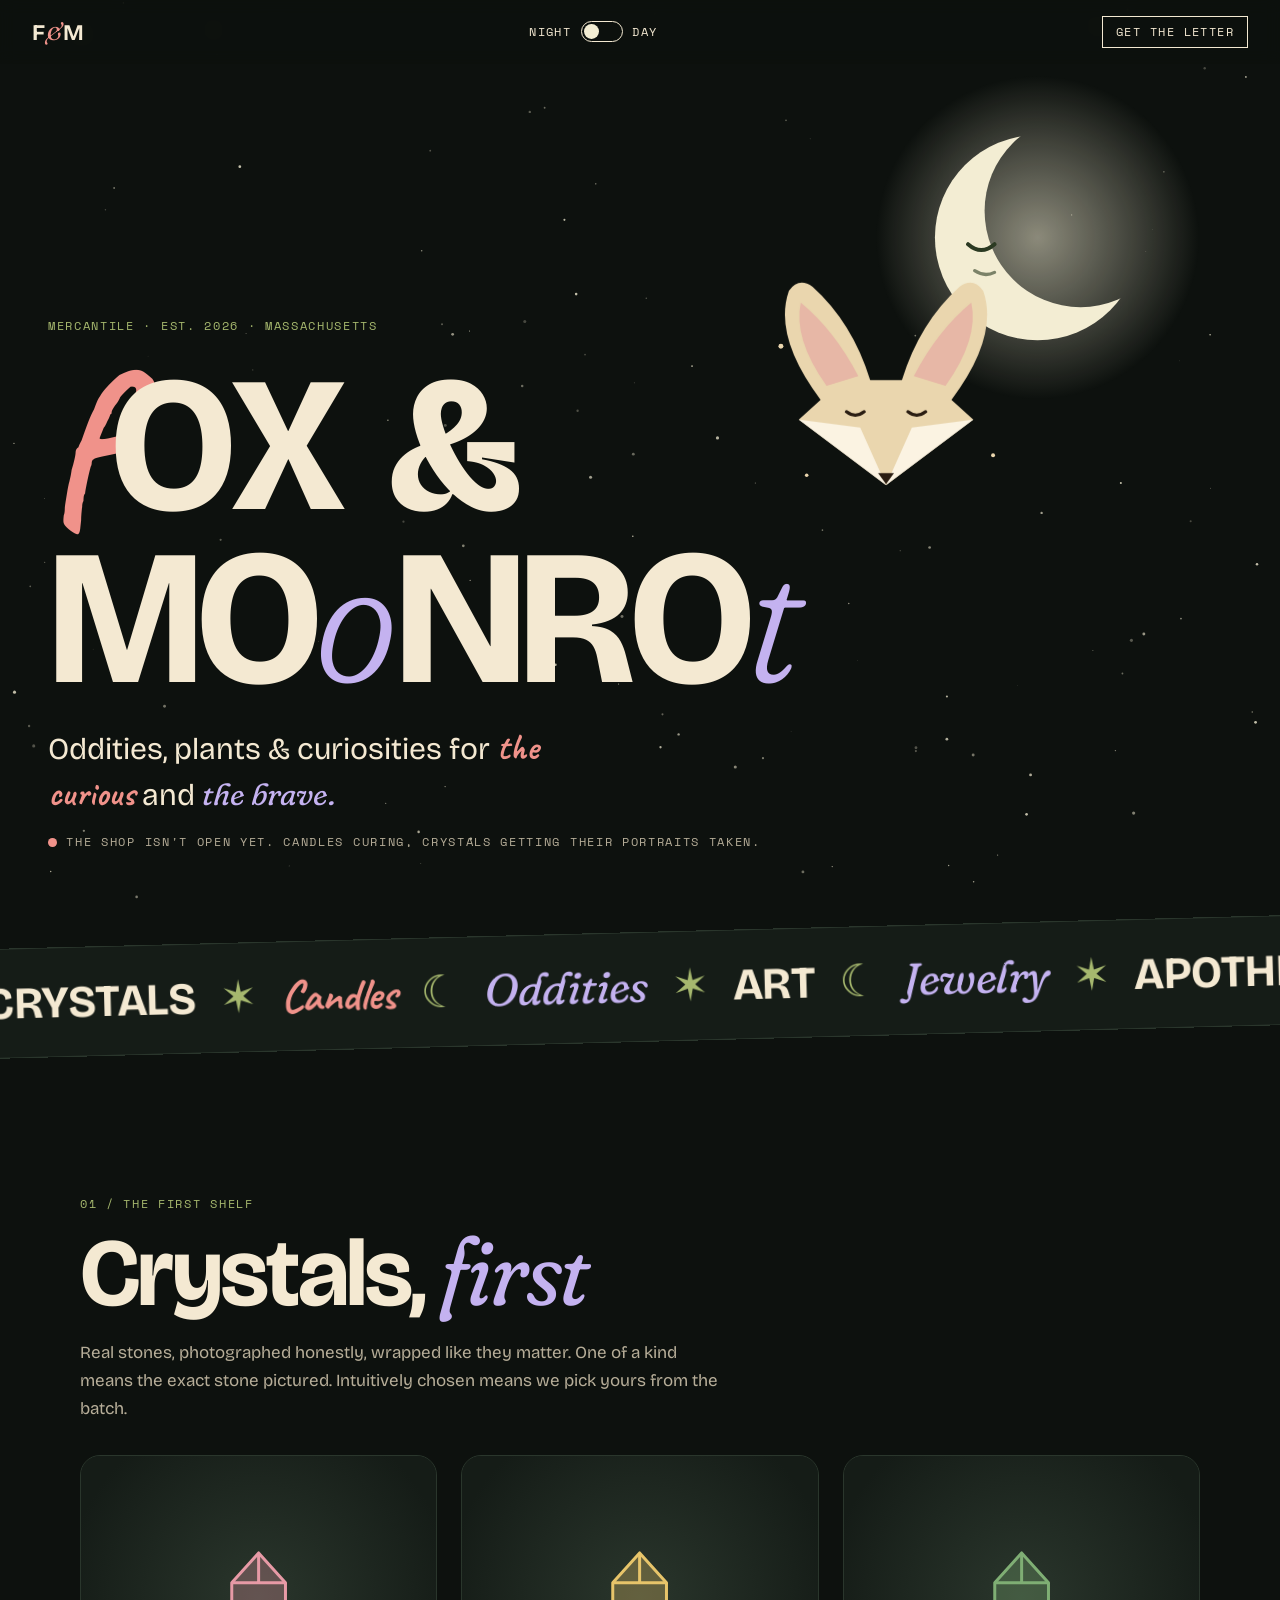
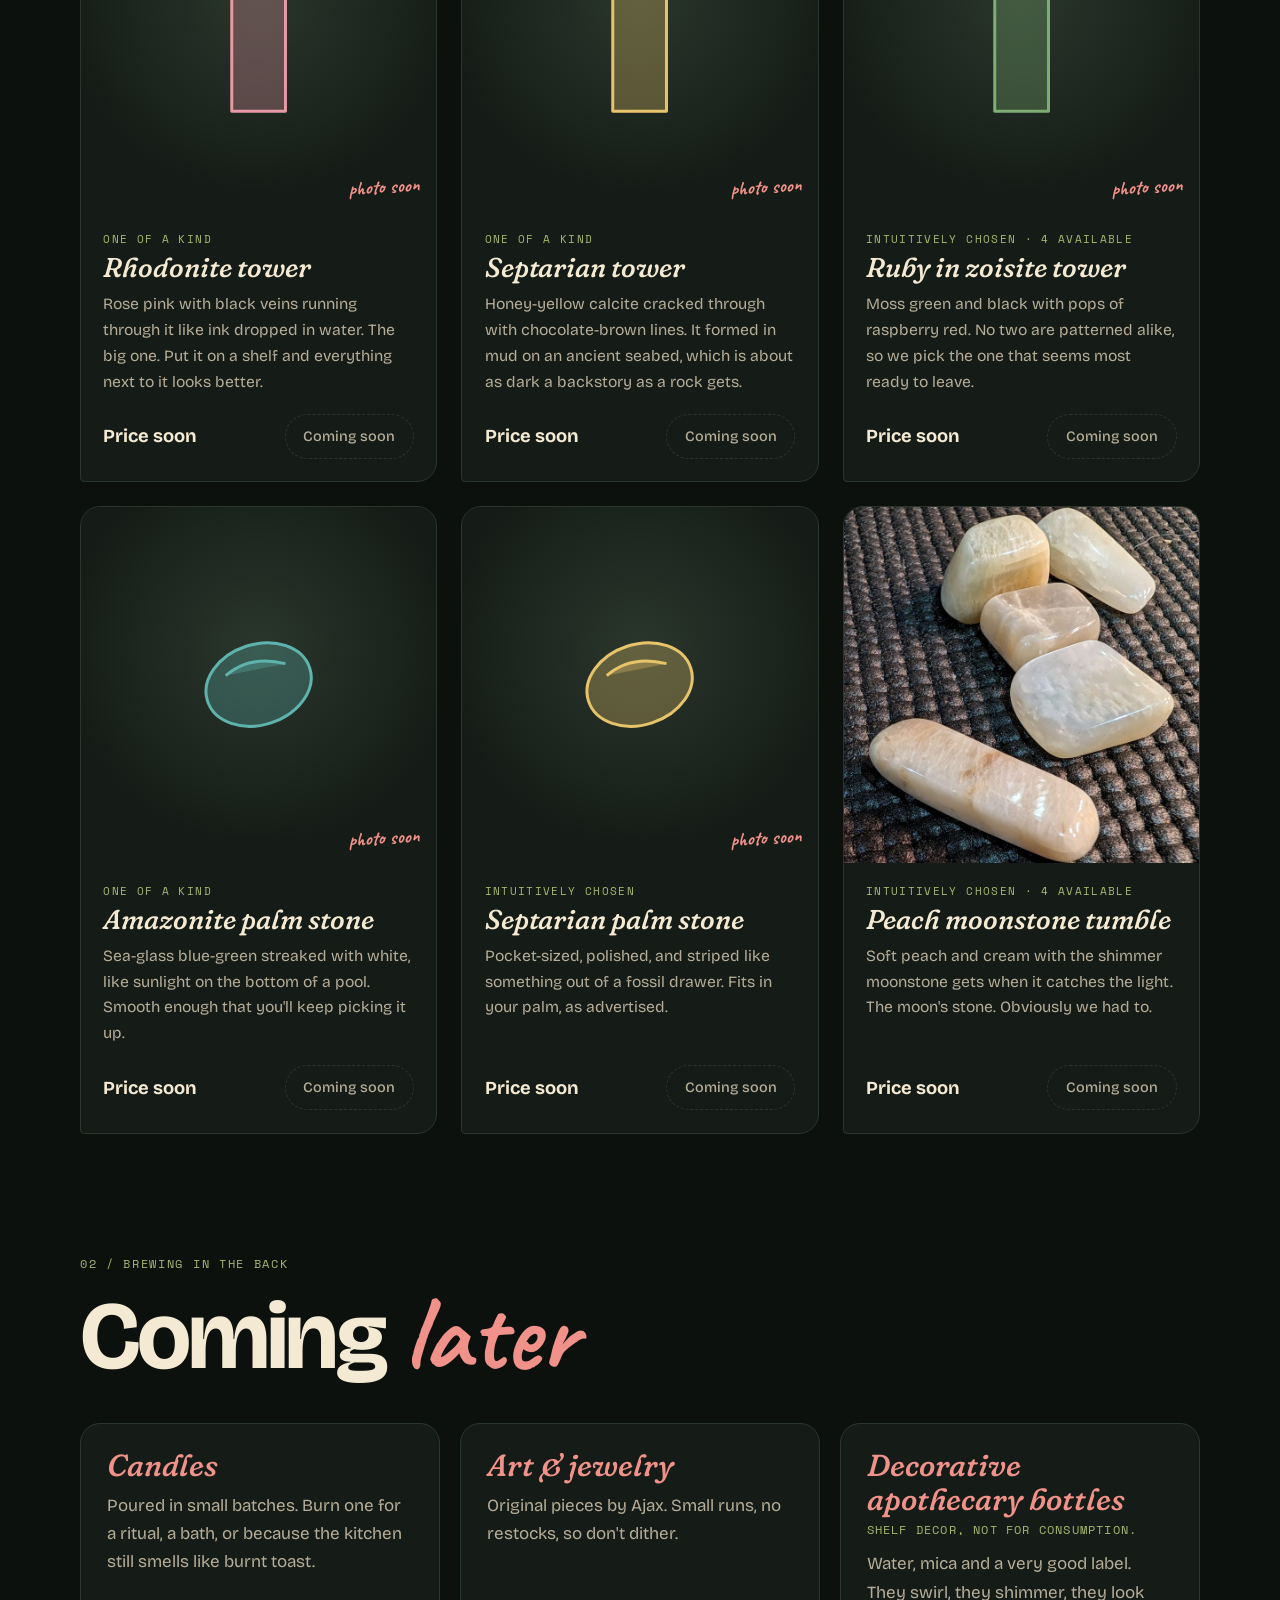
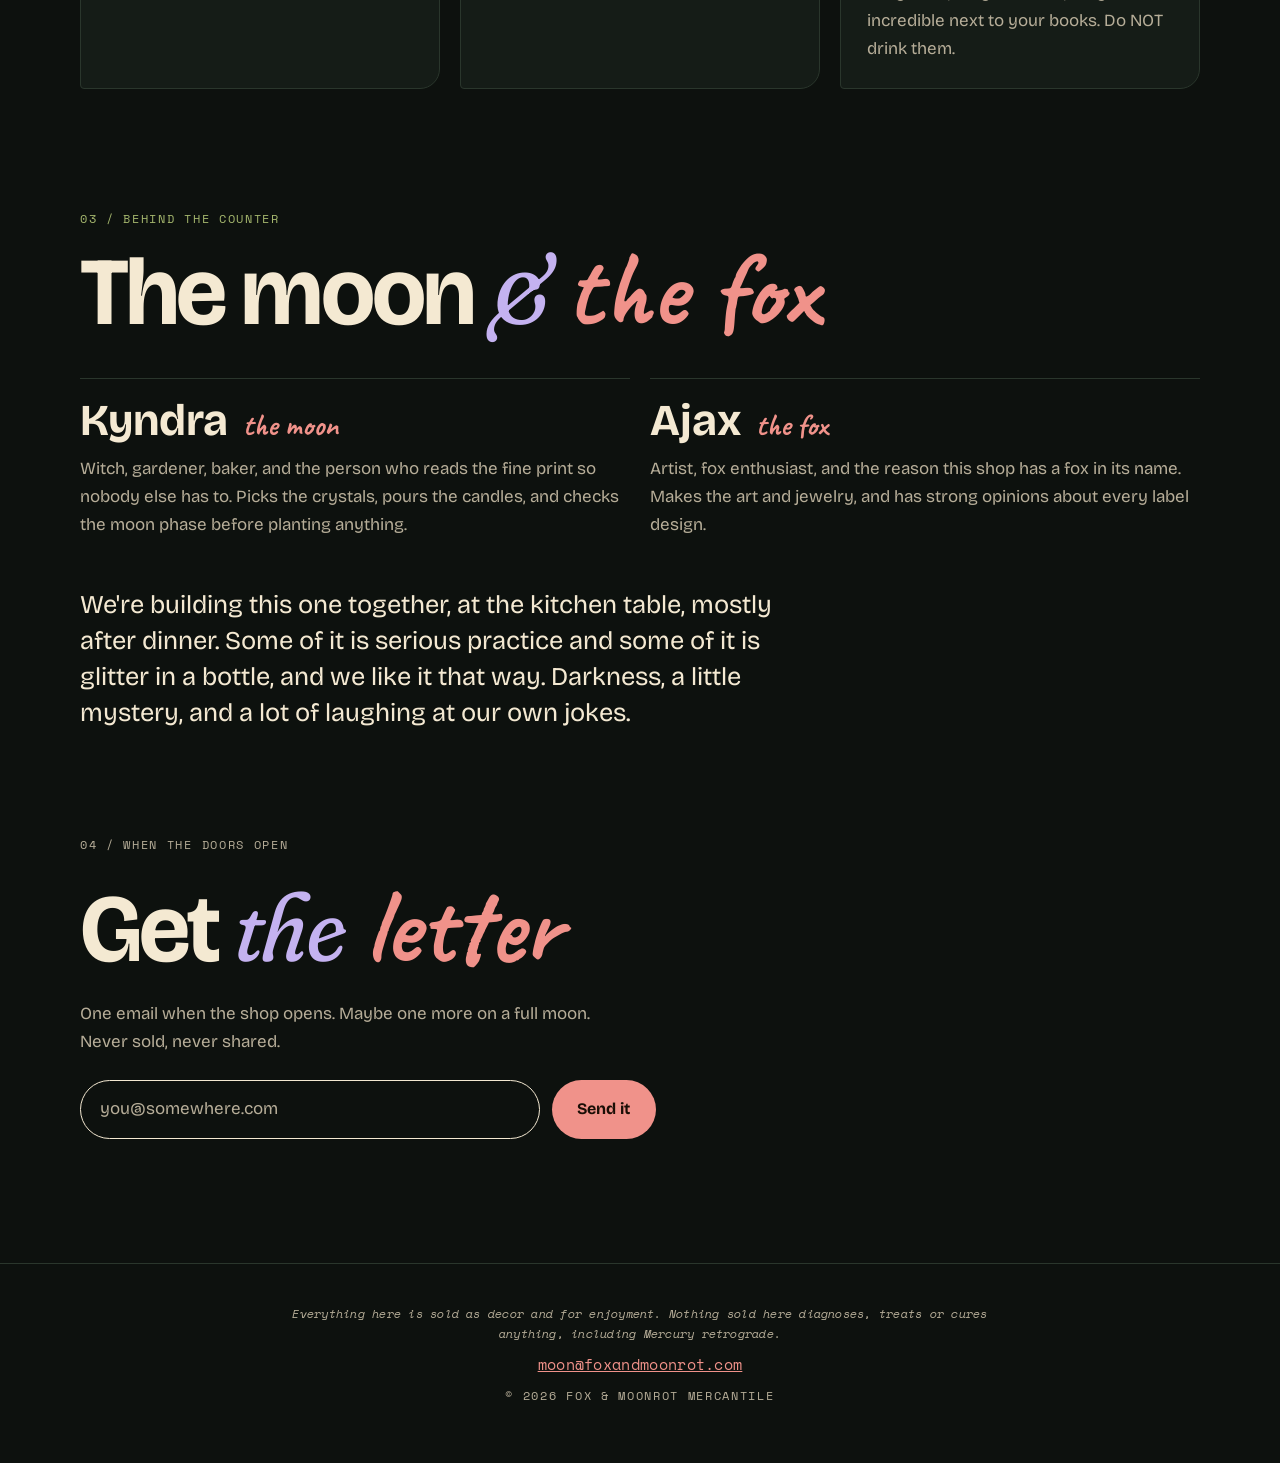
==== site/index.html @ bf541127 "Add first crystal shelf with placeholder art Six listings; peach moonstone has a real photo, the res" ====
<!doctype html>
<html lang="en" data-theme="night">
<head>
  <meta charset="utf-8">
  <meta name="viewport" content="width=device-width, initial-scale=1">
  <title>Fox &amp; Moonrot Mercantile</title>
  <meta name="description" content="Oddities, plants and curiosities. Crystals and candles from a family shop in Massachusetts.">
  <meta name="theme-color" content="#0d110e">
  <link rel="icon" href="favicon.svg" type="image/svg+xml">
  <link rel="preconnect" href="https://fonts.googleapis.com">
  <link rel="preconnect" href="https://fonts.gstatic.com" crossorigin>
  <link href="https://fonts.googleapis.com/css2?family=Bricolage+Grotesque:opsz,wght@12..96,300..800&family=Caveat:wght@500;700&family=Fraunces:ital,opsz,wght,SOFT,WONK@1,9..144,300..700,100,1&family=Space+Mono:wght@400;700&display=swap" rel="stylesheet">
  <link rel="stylesheet" href="styles.css?v=6">
  <script>
    try { const t = localStorage.getItem('fm-theme'); if (t) document.documentElement.dataset.theme = t; } catch (e) {}
  </script>
</head>
<body>
  <canvas class="stars" aria-hidden="true"></canvas>

  <nav class="bar">
    <a class="mark" href="#top" aria-label="Fox &amp; Moonrot, back to top">F<em>&amp;</em>M</a>
    <button class="toggle" type="button" aria-pressed="false" aria-label="Switch to day">
      <span>Night</span><i aria-hidden="true"></i><span>Day</span>
    </button>
    <a class="nav-cta" href="#letter">Get the letter</a>
  </nav>

  <header class="hero" id="top">
    <div class="sky" aria-hidden="true">
      <svg class="moon" viewBox="0 0 200 200">
        <defs>
          <radialGradient id="glow" cx="50%" cy="50%" r="50%">
            <stop offset="0%" stop-color="var(--moon)" stop-opacity=".55"/>
            <stop offset="100%" stop-color="var(--moon)" stop-opacity="0"/>
          </radialGradient>
          <mask id="crescent">
            <rect width="200" height="200" fill="#fff"/>
            <circle cx="126" cy="84" r="58" fill="#000"/>
          </mask>
        </defs>
        <circle class="halo" cx="100" cy="100" r="98" fill="url(#glow)"/>
        <circle cx="100" cy="100" r="62" fill="var(--moon)" mask="url(#crescent)"/>
        <path d="M58 104 q8 7 16 0" fill="none" stroke="var(--ink-on-moon)" stroke-width="2.4" stroke-linecap="round"/>
        <path d="M62 120 q6 4 12 1" fill="none" stroke="var(--ink-on-moon)" stroke-width="2" stroke-linecap="round" opacity=".6"/>
      </svg>
      <svg class="fox" viewBox="-16 -52 232 232">
        <g class="head">
          <path d="M34 84 Q-14 20 2 -26 Q12 -40 26 -30 Q66 6 84 64 L116 64 Q134 6 174 -30 Q188 -40 198 -26 Q214 20 166 84 L188 104 L100 170 L12 104 Z" fill="var(--fennec, #ead6ae)" stroke="var(--fennec-edge, transparent)" stroke-width="2.5" stroke-linejoin="round"/>
          <path class="ear l" d="M40 70 Q6 22 14 -14 Q48 14 72 60 Z" fill="var(--fennec-ear, #e7b7a6)"/>
          <path class="ear r" d="M160 70 Q194 22 186 -14 Q152 14 128 60 Z" fill="var(--fennec-ear, #e7b7a6)"/>
          <path d="M12 104 L74 112 L100 170 Z M188 104 L126 112 L100 170 Z" fill="var(--fennec-ruff, #fbf3e2)"/>
          <path d="M60 96 q9 7 18 0 M122 96 q9 7 18 0" fill="none" stroke="#2a1d12" stroke-width="3.2" stroke-linecap="round"/>
          <path d="M92 158 L108 158 L100 169 Z" fill="#2a1d12"/>
        </g>
        <g fill="var(--fennec, #ead6ae)">
          <circle class="twinkle" cx="-6" cy="30" r="2.5"/>
          <circle class="twinkle d2" cx="208" cy="140" r="2"/>
          <circle class="twinkle d3" cx="20" cy="160" r="1.8"/>
        </g>
      </svg>
    </div>

    <p class="eyebrow">Mercantile &middot; Est. 2026 &middot; Massachusetts</p>
    <h1 class="kinetic" aria-label="Fox and Moonrot">
      <span class="line" data-text="FOX &amp;"></span>
      <span class="line" data-text="MOONROT"></span>
    </h1>
    <p class="lede">Oddities, plants &amp; curiosities for <span class="hand">the curious</span> and <span class="swash">the brave.</span></p>
    <p class="status"><span class="dot" aria-hidden="true"></span> The shop isn't open yet. Candles curing, crystals getting their portraits taken.</p>
  </header>

  <div class="marquee" aria-hidden="true">
    <div class="track">
      <span>Crystals</span><b>✶</b><span class="hand">Candles</span><b>☾</b><span class="swash">Oddities</span><b>✶</b><span>Art</span><b>☾</b><span class="swash">Jewelry</span><b>✶</b><span>Apothecary bottles</span><span class="hand small">(shelf decor only)</span><b>☾</b>
      <span>Crystals</span><b>✶</b><span class="hand">Candles</span><b>☾</b><span class="swash">Oddities</span><b>✶</b><span>Art</span><b>☾</b><span class="swash">Jewelry</span><b>✶</b><span>Apothecary bottles</span><span class="hand small">(shelf decor only)</span><b>☾</b>
    </div>
  </div>

  <main>
    <section class="block shop" id="shop" aria-labelledby="first">
      <p class="label">01 / The first shelf</p>
      <h2 id="first">Crystals, <span class="swash">first</span></h2>
      <p class="intro">Real stones, photographed honestly, wrapped like they matter. One of a kind means the exact stone pictured. Intuitively chosen means we pick yours from the batch.</p>
      <div class="products">
        <article class="product reveal">
          <div class="shot">
            <svg class="ph" viewBox="0 0 100 120" aria-hidden="true" style="--tint:#e79aa6"><path d="M50 6 L68 26 L68 112 L32 112 L32 26 Z"/><path d="M32 26 H68 M50 6 V26"/></svg>
            <span class="soon">photo soon</span>
          </div>
          <div class="info">
            <p class="kind">One of a kind</p>
            <h3>Rhodonite tower</h3>
            <p>Rose pink with black veins running through it like ink dropped in water. The big one. Put it on a shelf and everything next to it looks better.</p>
            <div class="buyrow"><span class="price">Price soon</span><span class="buy off">Coming soon</span></div>
          </div>
        </article>
        <article class="product reveal">
          <div class="shot">
            <svg class="ph" viewBox="0 0 100 120" aria-hidden="true" style="--tint:#e7c46a"><path d="M50 6 L68 26 L68 112 L32 112 L32 26 Z"/><path d="M32 26 H68 M50 6 V26"/></svg>
            <span class="soon">photo soon</span>
          </div>
          <div class="info">
            <p class="kind">One of a kind</p>
            <h3>Septarian tower</h3>
            <p>Honey-yellow calcite cracked through with chocolate-brown lines. It formed in mud on an ancient seabed, which is about as dark a backstory as a rock gets.</p>
            <div class="buyrow"><span class="price">Price soon</span><span class="buy off">Coming soon</span></div>
          </div>
        </article>
        <article class="product reveal">
          <div class="shot">
            <svg class="ph" viewBox="0 0 100 120" aria-hidden="true" style="--tint:#7fae74"><path d="M50 6 L68 26 L68 112 L32 112 L32 26 Z"/><path d="M32 26 H68 M50 6 V26"/></svg>
            <span class="soon">photo soon</span>
          </div>
          <div class="info">
            <p class="kind">Intuitively chosen &middot; 4 available</p>
            <h3>Ruby in zoisite tower</h3>
            <p>Moss green and black with pops of raspberry red. No two are patterned alike, so we pick the one that seems most ready to leave.</p>
            <div class="buyrow"><span class="price">Price soon</span><span class="buy off">Coming soon</span></div>
          </div>
        </article>
        <article class="product reveal">
          <div class="shot">
            <svg class="ph" viewBox="0 0 100 120" aria-hidden="true" style="--tint:#5fb3ad"><ellipse cx="50" cy="60" rx="36" ry="27" transform="rotate(-18 50 60)"/><path d="M28 54 q16 -14 40 -8" /></svg>
            <span class="soon">photo soon</span>
          </div>
          <div class="info">
            <p class="kind">One of a kind</p>
            <h3>Amazonite palm stone</h3>
            <p>Sea-glass blue-green streaked with white, like sunlight on the bottom of a pool. Smooth enough that you'll keep picking it up.</p>
            <div class="buyrow"><span class="price">Price soon</span><span class="buy off">Coming soon</span></div>
          </div>
        </article>
        <article class="product reveal">
          <div class="shot">
            <svg class="ph" viewBox="0 0 100 120" aria-hidden="true" style="--tint:#e7c46a"><ellipse cx="50" cy="60" rx="36" ry="27" transform="rotate(-18 50 60)"/><path d="M28 54 q16 -14 40 -8" /></svg>
            <span class="soon">photo soon</span>
          </div>
          <div class="info">
            <p class="kind">Intuitively chosen</p>
            <h3>Septarian palm stone</h3>
            <p>Pocket-sized, polished, and striped like something out of a fossil drawer. Fits in your palm, as advertised.</p>
            <div class="buyrow"><span class="price">Price soon</span><span class="buy off">Coming soon</span></div>
          </div>
        </article>
        <article class="product reveal">
          <div class="shot">
            <img src="img/peach-moonstone.jpg" alt="Five tumbled peach moonstones on a dark woven mat" width="800" height="800" loading="lazy">
          </div>
          <div class="info">
            <p class="kind">Intuitively chosen &middot; 4 available</p>
            <h3>Peach moonstone tumble</h3>
            <p>Soft peach and cream with the shimmer moonstone gets when it catches the light. The moon's stone. Obviously we had to.</p>
            <div class="buyrow"><span class="price">Price soon</span><span class="buy off">Coming soon</span></div>
          </div>
        </article>
      </div>
    </section>

    <section class="block later" aria-labelledby="later">
      <p class="label">02 / Brewing in the back</p>
      <h2 id="later">Coming <span class="hand">later</span></h2>
      <div class="cards">
        <article class="card reveal">
          <h3>Candles</h3>
          <p>Poured in small batches. Burn one for a ritual, a bath, or because the kitchen still smells like burnt toast.</p>
        </article>
        <article class="card reveal">
          <h3>Art &amp; jewelry</h3>
          <p>Original pieces by Ajax. Small runs, no restocks, so don't dither.</p>
        </article>
        <article class="card reveal">
          <h3>Decorative apothecary bottles</h3>
          <p class="sub">Shelf decor, not for consumption.</p>
          <p>Water, mica and a very good label. They swirl, they shimmer, they look incredible next to your books. Do NOT drink them.</p>
        </article>
      </div>
    </section>

    <section class="block about" aria-labelledby="about">
      <p class="label">03 / Behind the counter</p>
      <h2 id="about">The moon <span class="swash">&amp;</span> <span class="hand">the fox</span></h2>
      <div class="pair">
        <div class="who reveal">
          <p class="name">Kyndra <span>the moon</span></p>
          <p>Witch, gardener, baker, and the person who reads the fine print so nobody else has to. Picks the crystals, pours the candles, and checks the moon phase before planting anything.</p>
        </div>
        <div class="who reveal">
          <p class="name">Ajax <span>the fox</span></p>
          <p>Artist, fox enthusiast, and the reason this shop has a fox in its name. Makes the art and jewelry, and has strong opinions about every label design.</p>
        </div>
      </div>
      <p class="family reveal">We're building this one together, at the kitchen table, mostly after dinner. Some of it is serious practice and some of it is glitter in a bottle, and we like it that way. Darkness, a little mystery, and a lot of laughing at our own jokes.</p>
    </section>

    <section class="block letter" id="letter" aria-labelledby="letter-h">
      <p class="label">04 / When the doors open</p>
      <h2 id="letter-h">Get <span class="swash">the</span> <span class="hand">letter</span></h2>
      <p>One email when the shop opens. Maybe one more on a full moon. Never sold, never shared.</p>
      <form class="signup" action="subscribe.php" method="post">
        <label class="sr" for="email">Email address</label>
        <input id="email" name="email" type="email" required autocomplete="email" placeholder="you@somewhere.com">
        <input class="hp" name="website" type="text" tabindex="-1" autocomplete="off" aria-hidden="true">
        <button type="submit">Send it</button>
        <p class="note" role="status" aria-live="polite"></p>
      </form>
    </section>
  </main>

  <footer>
    <p class="fine">Everything here is sold as decor and for enjoyment. Nothing sold here diagnoses, treats or cures anything, including Mercury retrograde.</p>
    <p><a class="mail" href="mailto:moon@foxandmoonrot.com">moon@foxandmoonrot.com</a></p>
    <p>&copy; 2026 Fox &amp; Moonrot Mercantile</p>
  </footer>

  <script src="main.js?v=6" defer></script>
</body>
</html>
---- site/styles.css ----
:root,
[data-theme="night"] {
  --bg: #0d110e;
  --bg-2: #151c17;
  --ink: #f4e9d2;
  --ink-dim: #b6ad98;
  --moon: #f3edd3;
  --ink-on-moon: #2b3a22;
  --rose: #f0928a;
  --fennec: #ead6ae;
  --fennec-ruff: #fbf3e2;
  --fennec-ear: #e7b7a6;
  --fennec-edge: transparent;
  --moss: #a6b86e;
  --lilac: #c4b2f0;
  --line: #2a362c;
  --star: 243, 237, 211;
}

[data-theme="day"] {
  --bg: #f8ead2;
  --bg-2: #f1dfc0;
  --ink: #242c17;
  --ink-dim: #5a5f43;
  --moon: #e2a43f;
  --ink-on-moon: #5b3610;
  --rose: #b4475a;
  --fennec: #ecd4a6;
  --fennec-ruff: #fdf6e8;
  --fennec-ear: #e2a796;
  --fennec-edge: #a27f52;
  --moss: #4f6127;
  --lilac: #7b5bc4;
  --line: #d7c39e;
  --star: 120, 90, 40;
}

* { box-sizing: border-box; }

html { scroll-behavior: smooth; overflow-x: clip; }

body {
  margin: 0;
  background: var(--bg);
  color: var(--ink);
  font: 400 1.0625rem/1.65 "Bricolage Grotesque", system-ui, sans-serif;
  overflow-x: clip;
  transition: background .6s ease, color .6s ease;
}

.sr { position: absolute; width: 1px; height: 1px; overflow: hidden; clip: rect(0 0 0 0); }

.swash { font-family: "Fraunces", Georgia, serif; font-style: italic; font-weight: 400; font-variation-settings: "SOFT" 100, "WONK" 1; color: var(--lilac); }
.hand { font-family: "Caveat", cursive; font-weight: 700; color: var(--rose); }

.stars { position: fixed; inset: 0; width: 100%; height: 100%; pointer-events: none; z-index: 0; }

/* top bar */
.bar {
  position: fixed; top: 0; left: 0; right: 0; z-index: 10;
  display: flex; align-items: center; justify-content: space-between;
  padding: 1rem clamp(1rem, 3vw, 2rem);
  font: 400 .75rem/1 "Space Mono", monospace;
  text-transform: uppercase; letter-spacing: .12em;
  background: color-mix(in srgb, var(--bg) 78%, transparent);
  backdrop-filter: blur(8px);
  -webkit-backdrop-filter: blur(8px);
}
.mark { color: var(--ink); text-decoration: none; font: 700 1.4rem/1 "Bricolage Grotesque", sans-serif; letter-spacing: 0; }
.mark em { font: italic 400 1.5rem/1 "Fraunces", serif; color: var(--rose); padding: 0 .05em; }
.toggle {
  display: flex; align-items: center; gap: .6rem;
  background: none; border: 0; color: var(--ink); cursor: pointer;
  font: inherit; text-transform: inherit; letter-spacing: inherit;
}
.toggle i {
  position: relative; width: 2.6rem; height: 1.3rem;
  border: 1px solid var(--ink); border-radius: 1rem;
}
.toggle i::after {
  content: ""; position: absolute; top: 2px; left: 2px;
  width: calc(1.3rem - 6px); height: calc(1.3rem - 6px); border-radius: 50%;
  background: var(--moon); transition: transform .4s cubic-bezier(.6, -0.3, .3, 1.4);
}
[data-theme="day"] .toggle i::after { transform: translateX(1.3rem); }
.nav-cta { color: var(--ink); text-decoration: none; border: 1px solid var(--ink); padding: .55rem .8rem; }
.nav-cta:hover { background: var(--ink); color: var(--bg); }

/* hero */
.hero {
  position: relative; z-index: 1;
  min-height: 100svh;
  display: flex; flex-direction: column; justify-content: flex-end;
  padding: 7rem clamp(1rem, 4vw, 3rem) 3rem;
}
.sky { position: absolute; top: 4.5rem; right: clamp(0rem, 6vw, 6rem); width: min(46vw, 460px); }
.moon { width: 72%; margin-left: 28%; display: block; animation: bob 9s ease-in-out infinite; }
.moon .halo { animation: pulse 6s ease-in-out infinite; transform-origin: center; }
.fox { width: 50%; display: block; margin-top: -30%; margin-left: 6%; overflow: visible; }
.fox .head { transform-origin: 100px 170px; opacity: 0; animation: arrive 1.4s cubic-bezier(.2, .8, .2, 1) forwards .9s, tilt 7s ease-in-out infinite 2.4s; }
.fox .ear { transform-box: fill-box; transform-origin: 50% 100%; animation: twitch 6s ease-in-out infinite 3s; }
.fox .ear.r { animation-delay: 4.5s; }
.twinkle { animation: twinkle 3s ease-in-out infinite; }
.twinkle.d2 { animation-delay: 1s; }
.twinkle.d3 { animation-delay: 2s; }

.eyebrow, .label, .status, footer, .note {
  font-family: "Space Mono", monospace; text-transform: uppercase; letter-spacing: .14em; font-size: .75rem;
}
.eyebrow { color: var(--moss); margin: 0 0 1rem; position: relative; }

.kinetic {
  position: relative;
  margin: 0;
  font-weight: 700;
  font-size: clamp(3.4rem, 15vw, 13.5rem);
  line-height: .86;
  letter-spacing: -.035em;
  text-transform: uppercase;
}
.kinetic .line { display: block; white-space: nowrap; }
.kinetic .ch {
  display: inline-block;
  transform: translateY(110%) rotate(8deg);
  opacity: 0;
  animation: rise .9s cubic-bezier(.2, .8, .2, 1) forwards;
  transition: color .4s ease;
}
.kinetic .ch.alt-swash { font-family: "Fraunces", serif; font-style: italic; font-weight: 300; font-variation-settings: "SOFT" 100, "WONK" 1; text-transform: lowercase; color: var(--lilac); letter-spacing: 0; }
.kinetic .ch.alt-hand { font-family: "Caveat", cursive; font-weight: 700; text-transform: lowercase; color: var(--rose); font-size: 1.08em; letter-spacing: 0; }
.kinetic .ch.sp { width: .25em; }

.lede { position: relative; font-size: clamp(1.25rem, 2.6vw, 1.9rem); line-height: 1.25; margin: 1.5rem 0 1rem; max-width: 34rem; }
.lede .hand { font-size: 1.2em; }
.status { color: var(--ink-dim); margin: 0; display: flex; align-items: center; gap: .6rem; }
.dot { width: .55rem; height: .55rem; border-radius: 50%; background: var(--rose); animation: pulse 2s ease-in-out infinite; }

/* marquee */
.marquee {
  position: relative; z-index: 1;
  border-block: 1px solid var(--line);
  overflow: hidden; padding: 1rem 0;
  background: var(--bg-2);
  transform: rotate(-1.5deg); margin: 2rem -1rem;
}
.track { display: flex; gap: 1.5rem; width: max-content; align-items: baseline; animation: slide 38s linear infinite; font-size: clamp(1.6rem, 4vw, 2.8rem); font-weight: 700; text-transform: uppercase; letter-spacing: -.01em; }
.track b { color: var(--moss); font-weight: 400; }
.track .swash, .track .hand { text-transform: none; }
.track .small { font-size: .55em; }

/* sections */
main { position: relative; z-index: 1; max-width: 76rem; margin: 0 auto; padding: 0 clamp(1rem, 4vw, 3rem); }
.block { padding: clamp(4rem, 10vw, 7.5rem) 0 0; }
.label { color: var(--moss); margin: 0 0 .75rem; }
.block h2 { font-size: clamp(2.6rem, 8vw, 6rem); line-height: .92; letter-spacing: -.03em; margin: 0 0 2.5rem; font-weight: 700; }
.block h2 .swash, .block h2 .hand { letter-spacing: 0; }
.block h2 .hand { font-size: 1.1em; }

.cards { display: grid; gap: 1.25rem; grid-template-columns: repeat(auto-fit, minmax(15rem, 1fr)); }
.cards.two { grid-template-columns: repeat(auto-fit, minmax(19rem, 1fr)); }
.card {
  position: relative;
  background: var(--bg-2);
  border: 1px solid var(--line);
  border-radius: 1.25rem 1.25rem 1.25rem .25rem;
  padding: 1.6rem;
  transition: transform .5s cubic-bezier(.2, .8, .2, 1), border-color .3s ease;
}
.card:hover { transform: rotate(-1.5deg) translateY(-6px); border-color: var(--rose); }
.card:nth-child(even):hover { transform: rotate(1.5deg) translateY(-6px); }
.card svg { width: 3rem; height: 3rem; fill: none; stroke: var(--moss); stroke-width: 2; stroke-linejoin: round; margin-bottom: 1rem; }
.card svg .flame { fill: var(--rose); stroke: var(--rose); transform-origin: 32px 22px; animation: flicker 1.8s ease-in-out infinite; }
.card h3 { font: italic 500 1.9rem/1.1 "Fraunces", serif; font-variation-settings: "SOFT" 100, "WONK" 1; margin: 0 0 .6rem; }
.card p { margin: 0; color: var(--ink-dim); }
.later .card h3 { color: var(--rose); }
.card .sub { font: 400 .75rem/1.4 "Space Mono", monospace; text-transform: uppercase; letter-spacing: .1em; color: var(--moss); margin: -.2rem 0 .7rem; }

.pair { display: grid; gap: 1.25rem; grid-template-columns: repeat(auto-fit, minmax(19rem, 1fr)); }
.who { border-top: 1px solid var(--line); padding-top: 1.25rem; }
.who p { margin: 0; color: var(--ink-dim); }
.who .name { font-size: clamp(2rem, 4vw, 2.75rem); font-weight: 700; color: var(--ink); line-height: 1; margin-bottom: .75rem; }
.who .name span { font-family: "Caveat", cursive; color: var(--rose); font-size: .7em; margin-left: .3rem; }
.family { font-size: clamp(1.2rem, 2.4vw, 1.6rem); line-height: 1.4; max-width: 46rem; margin: 3rem 0 0; }

.letter > p { max-width: 32rem; color: var(--ink-dim); margin: -1rem 0 1.5rem; }
.signup { display: flex; flex-wrap: wrap; gap: .75rem; max-width: 36rem; }
.signup input[type="email"] {
  flex: 1 1 16rem; min-width: 0;
  background: transparent; color: var(--ink);
  border: 1px solid var(--ink); border-radius: 2rem;
  padding: .9rem 1.2rem; font: inherit;
}
.signup input::placeholder { color: var(--ink-dim); }
.signup button {
  background: var(--rose); color: #1a0e06; border: 0; border-radius: 2rem;
  padding: .9rem 1.6rem; font: 700 1rem/1 "Bricolage Grotesque", sans-serif; cursor: pointer;
  transition: transform .3s ease;
}
.signup button:hover { transform: rotate(-3deg) scale(1.04); }
.hp { position: absolute; left: -9999px; }
.note { flex-basis: 100%; margin: .25rem 0 0; color: var(--moss); min-height: 1em; }

footer { position: relative; z-index: 1; margin-top: 6rem; padding: 2rem 1rem 3rem; border-top: 1px solid var(--line); text-align: center; color: var(--ink-dim); }
footer p { margin: .5rem auto; max-width: 44rem; line-height: 1.7; }
.mail { color: var(--rose); text-transform: none; letter-spacing: .02em; font-size: .95rem; }
.fine { text-transform: none; letter-spacing: .02em; font-style: italic; }

.shop .intro { max-width: 40rem; color: var(--ink-dim); margin: -1.2rem 0 2rem; }
.products { display: grid; gap: 1.5rem; grid-template-columns: repeat(auto-fill, minmax(min(100%, 19rem), 1fr)); }
.product {
  background: var(--bg-2); border: 1px solid var(--line);
  border-radius: 1.25rem 1.25rem 1.25rem .25rem; overflow: hidden;
  display: flex; flex-direction: column;
  transition: transform .5s cubic-bezier(.2, .8, .2, 1), border-color .3s ease;
}
.product:hover { transform: translateY(-6px) rotate(-1deg); border-color: var(--rose); }
.product:nth-child(even):hover { transform: translateY(-6px) rotate(1deg); }
.shot { position: relative; aspect-ratio: 1; background: radial-gradient(circle at 50% 40%, var(--line), var(--bg-2) 70%); display: grid; place-items: center; }
.shot img { width: 100%; height: 100%; object-fit: cover; display: block; }
.shot .ph { width: 42%; fill: color-mix(in srgb, var(--tint) 30%, transparent); stroke: var(--tint); stroke-width: 2; stroke-linejoin: round; }
.shot .soon { position: absolute; bottom: .9rem; right: 1rem; font: 700 1.2rem/1 "Caveat", cursive; color: var(--rose); transform: rotate(-4deg); }
.info { padding: 1.25rem 1.4rem 1.4rem; display: flex; flex-direction: column; flex: 1; }
.info .kind { font: 400 .7rem/1.4 "Space Mono", monospace; text-transform: uppercase; letter-spacing: .12em; color: var(--moss); margin: 0 0 .4rem; }
.info h3 { font: italic 500 1.7rem/1.1 "Fraunces", serif; font-variation-settings: "SOFT" 100, "WONK" 1; margin: 0 0 .5rem; }
.info > p:not(.kind) { color: var(--ink-dim); margin: 0 0 1.2rem; font-size: .98rem; }
.buyrow { margin-top: auto; display: flex; align-items: center; justify-content: space-between; gap: 1rem; }
.price { font-weight: 700; font-size: 1.15rem; white-space: nowrap; }
.buy { white-space: nowrap; background: var(--rose); color: #1a0e06; border-radius: 2rem; padding: .6rem 1.1rem; font-weight: 700; text-decoration: none; }
.buy.off { background: transparent; color: var(--ink-dim); border: 1px dashed var(--line); font-weight: 500; font-size: .9rem; }

/* reveal */
.reveal { opacity: 0; transform: translateY(28px); transition: opacity .9s ease, transform .9s cubic-bezier(.2, .8, .2, 1); }
.reveal.in { opacity: 1; transform: none; }

@keyframes rise { to { transform: none; opacity: 1; } }
@keyframes arrive { from { opacity: 0; transform: translateY(30px) rotate(-8deg); } to { opacity: 1; transform: none; } }
@keyframes tilt { 50% { transform: rotate(-4deg); } }
@keyframes twitch { 0%, 92%, 100% { transform: none; } 95% { transform: rotate(-10deg); } }
@keyframes bob { 50% { transform: translateY(-10px) rotate(-3deg); } }
@keyframes pulse { 50% { opacity: .45; transform: scale(.94); } }
@keyframes twinkle { 50% { opacity: .15; } }
@keyframes slide { to { transform: translateX(-50%); } }
@keyframes flicker { 50% { transform: scale(.88, 1.08) skewX(4deg); } }

@media (max-width: 700px) {
  .hero { min-height: auto; padding-top: 5rem; }
  .sky { position: relative; top: auto; right: auto; width: 78vw; margin: 0 0 1.5rem auto; }
  .nav-cta { display: none; }
}

@media (prefers-reduced-motion: reduce) {
  *, *::before, *::after { animation-duration: .01ms !important; animation-iteration-count: 1 !important; transition-duration: .01ms !important; }
  .reveal { opacity: 1; transform: none; }
}
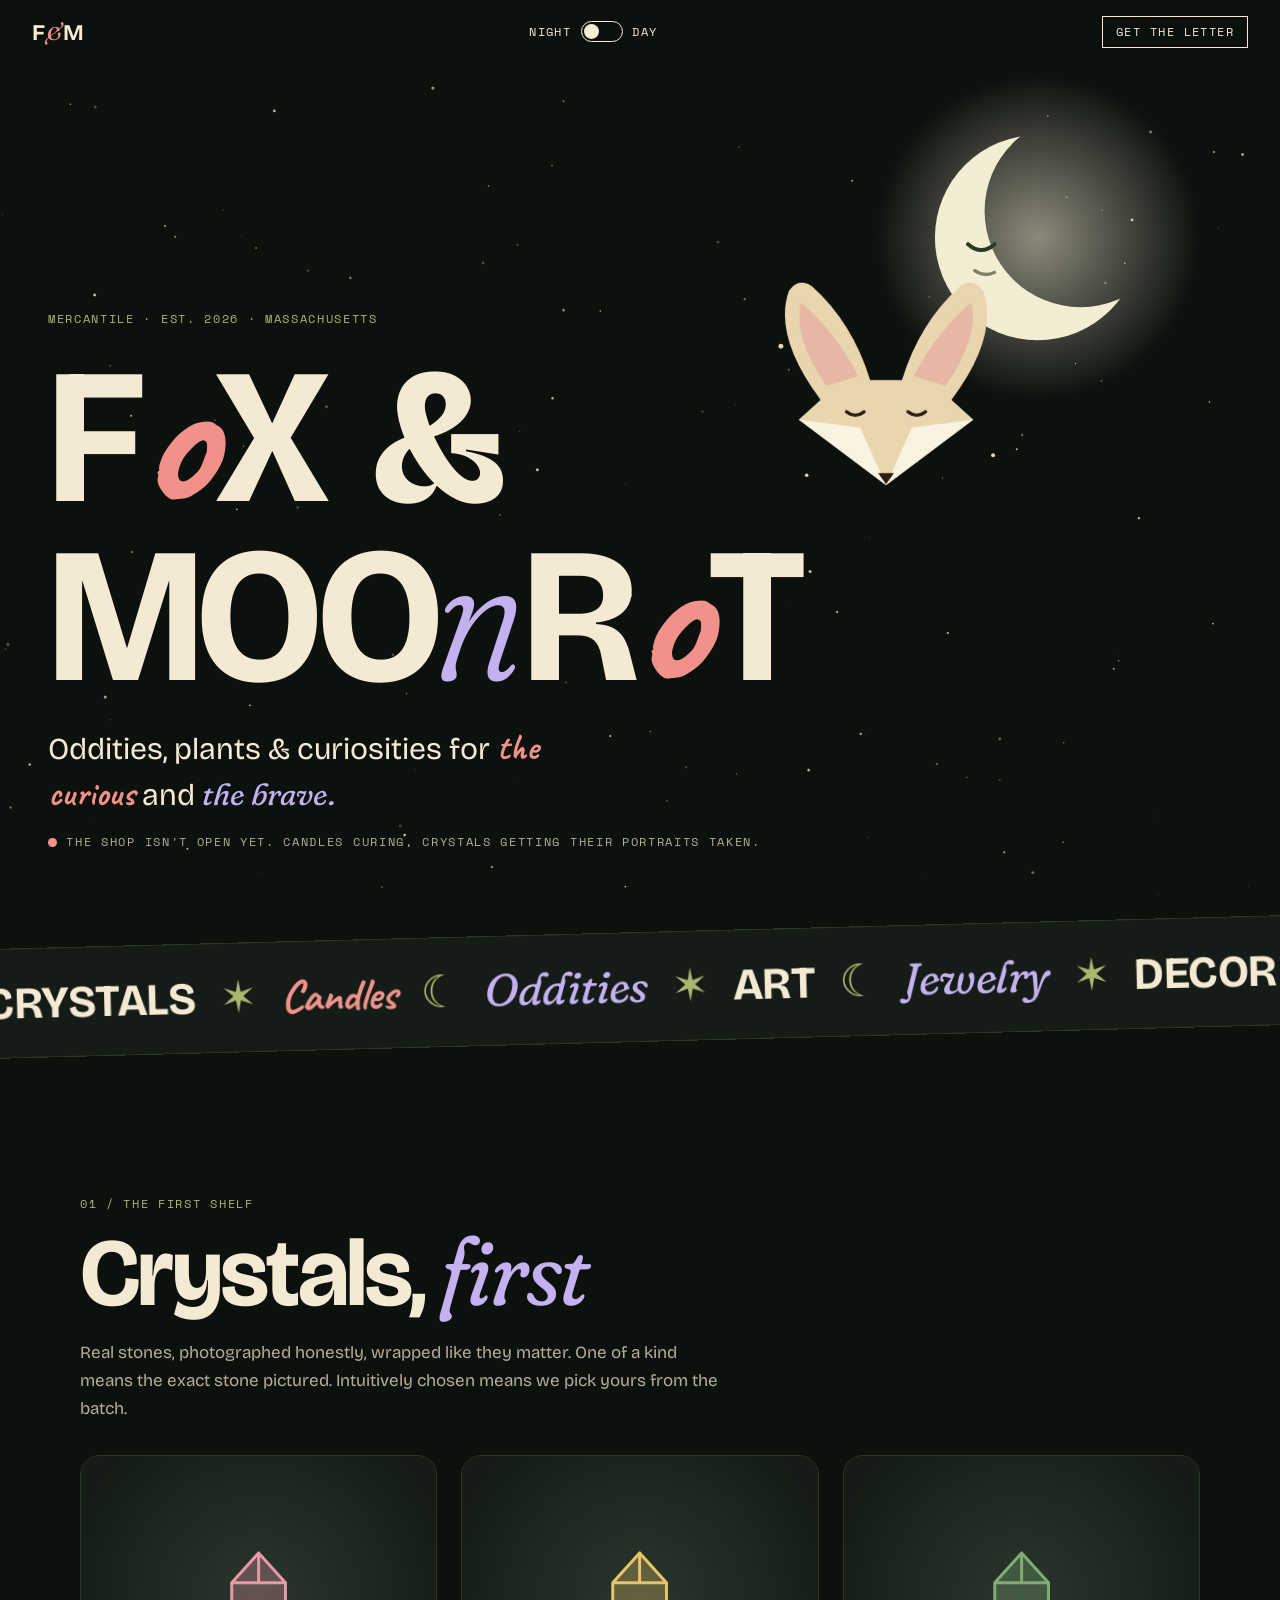
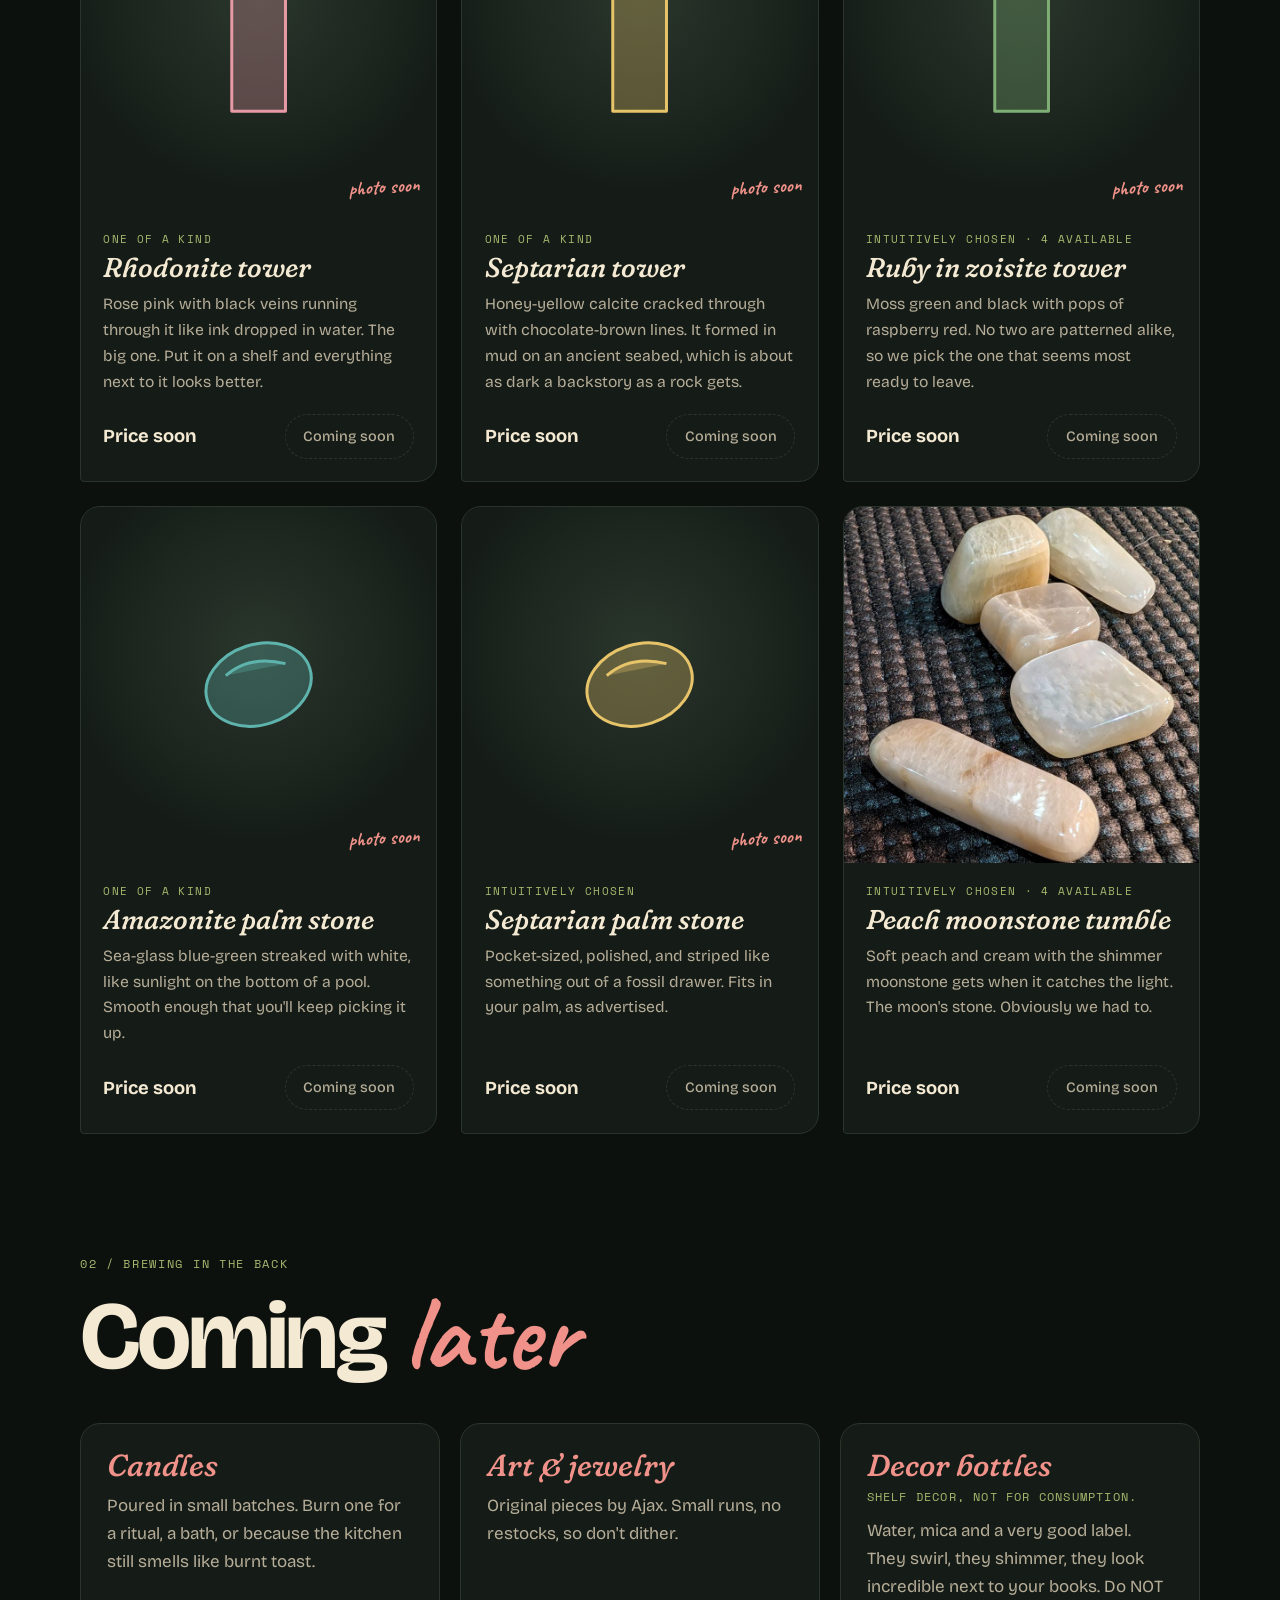
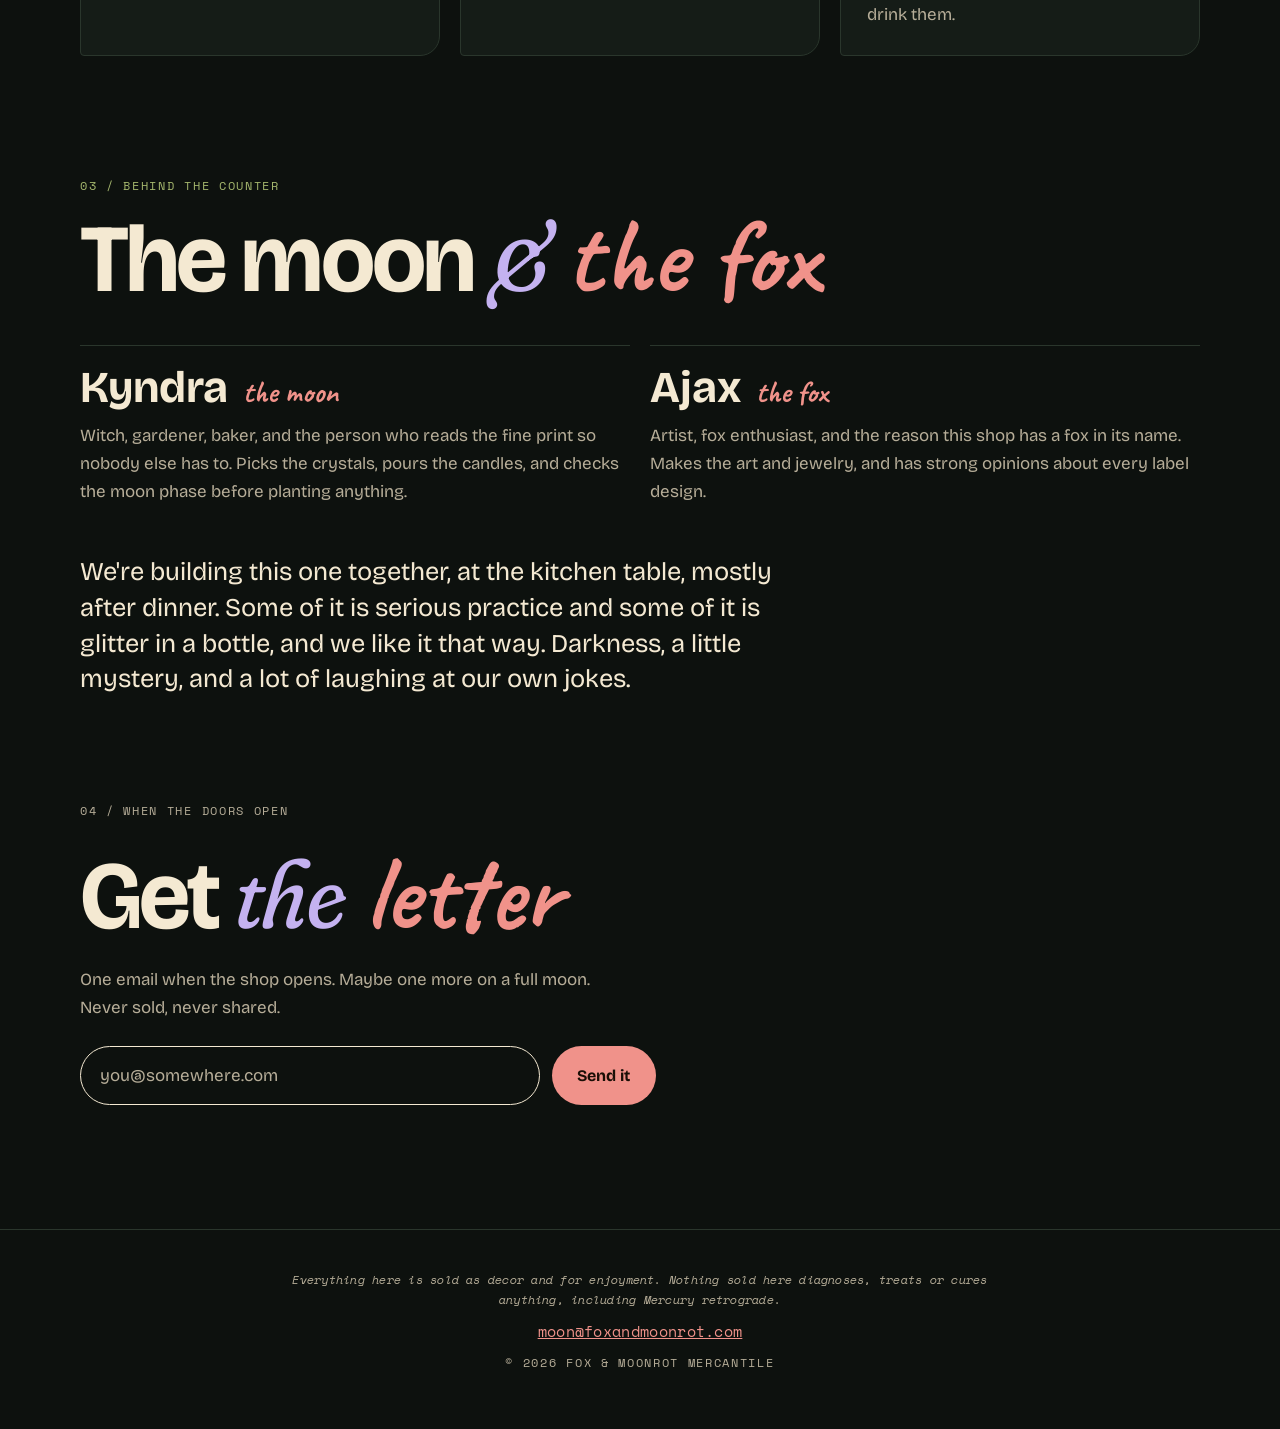
==== commit f60a44b3: "Drop the word apothecary; call the bottles decor Co-Authored-By: Claude Opus 5.5 <noreply@anthropic." ====
--- a/site/index.html
+++ b/site/index.html
@@ -10,7 +10,7 @@
   <link rel="preconnect" href="https://fonts.googleapis.com">
   <link rel="preconnect" href="https://fonts.gstatic.com" crossorigin>
   <link href="https://fonts.googleapis.com/css2?family=Bricolage+Grotesque:opsz,wght@12..96,300..800&family=Caveat:wght@500;700&family=Fraunces:ital,opsz,wght,SOFT,WONK@1,9..144,300..700,100,1&family=Space+Mono:wght@400;700&display=swap" rel="stylesheet">
-  <link rel="stylesheet" href="styles.css?v=6">
+  <link rel="stylesheet" href="styles.css?v=7">
   <script>
     try { const t = localStorage.getItem('fm-theme'); if (t) document.documentElement.dataset.theme = t; } catch (e) {}
   </script>
@@ -72,8 +72,8 @@
 
   <div class="marquee" aria-hidden="true">
     <div class="track">
-      <span>Crystals</span><b>✶</b><span class="hand">Candles</span><b>☾</b><span class="swash">Oddities</span><b>✶</b><span>Art</span><b>☾</b><span class="swash">Jewelry</span><b>✶</b><span>Apothecary bottles</span><span class="hand small">(shelf decor only)</span><b>☾</b>
-      <span>Crystals</span><b>✶</b><span class="hand">Candles</span><b>☾</b><span class="swash">Oddities</span><b>✶</b><span>Art</span><b>☾</b><span class="swash">Jewelry</span><b>✶</b><span>Apothecary bottles</span><span class="hand small">(shelf decor only)</span><b>☾</b>
+      <span>Crystals</span><b>✶</b><span class="hand">Candles</span><b>☾</b><span class="swash">Oddities</span><b>✶</b><span>Art</span><b>☾</b><span class="swash">Jewelry</span><b>✶</b><span>Decor bottles</span><span class="hand small">(not for drinking)</span><b>☾</b>
+      <span>Crystals</span><b>✶</b><span class="hand">Candles</span><b>☾</b><span class="swash">Oddities</span><b>✶</b><span>Art</span><b>☾</b><span class="swash">Jewelry</span><b>✶</b><span>Decor bottles</span><span class="hand small">(not for drinking)</span><b>☾</b>
     </div>
   </div>
 
@@ -170,7 +170,7 @@
           <p>Original pieces by Ajax. Small runs, no restocks, so don't dither.</p>
         </article>
         <article class="card reveal">
-          <h3>Decorative apothecary bottles</h3>
+          <h3>Decor bottles</h3>
           <p class="sub">Shelf decor, not for consumption.</p>
           <p>Water, mica and a very good label. They swirl, they shimmer, they look incredible next to your books. Do NOT drink them.</p>
         </article>
@@ -213,6 +213,6 @@
     <p>&copy; 2026 Fox &amp; Moonrot Mercantile</p>
   </footer>
 
-  <script src="main.js?v=6" defer></script>
+  <script src="main.js?v=7" defer></script>
 </body>
 </html>
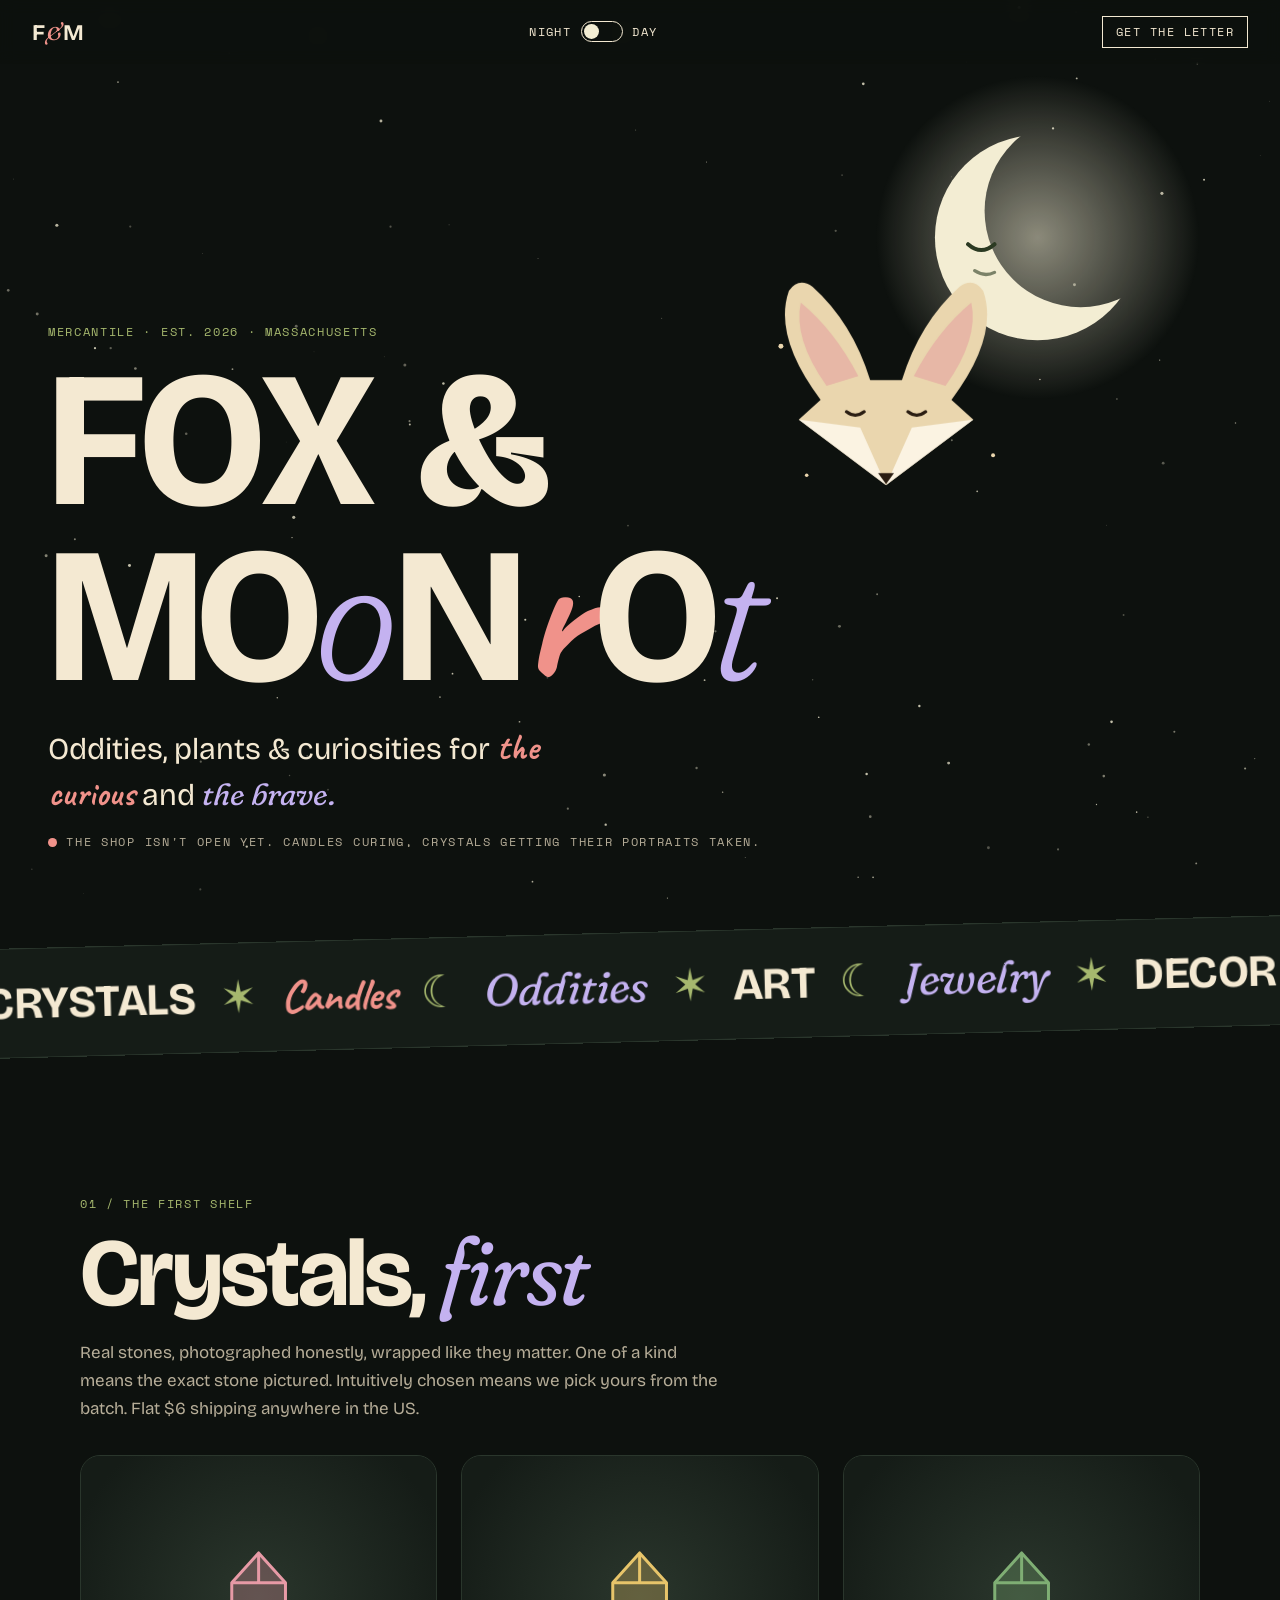
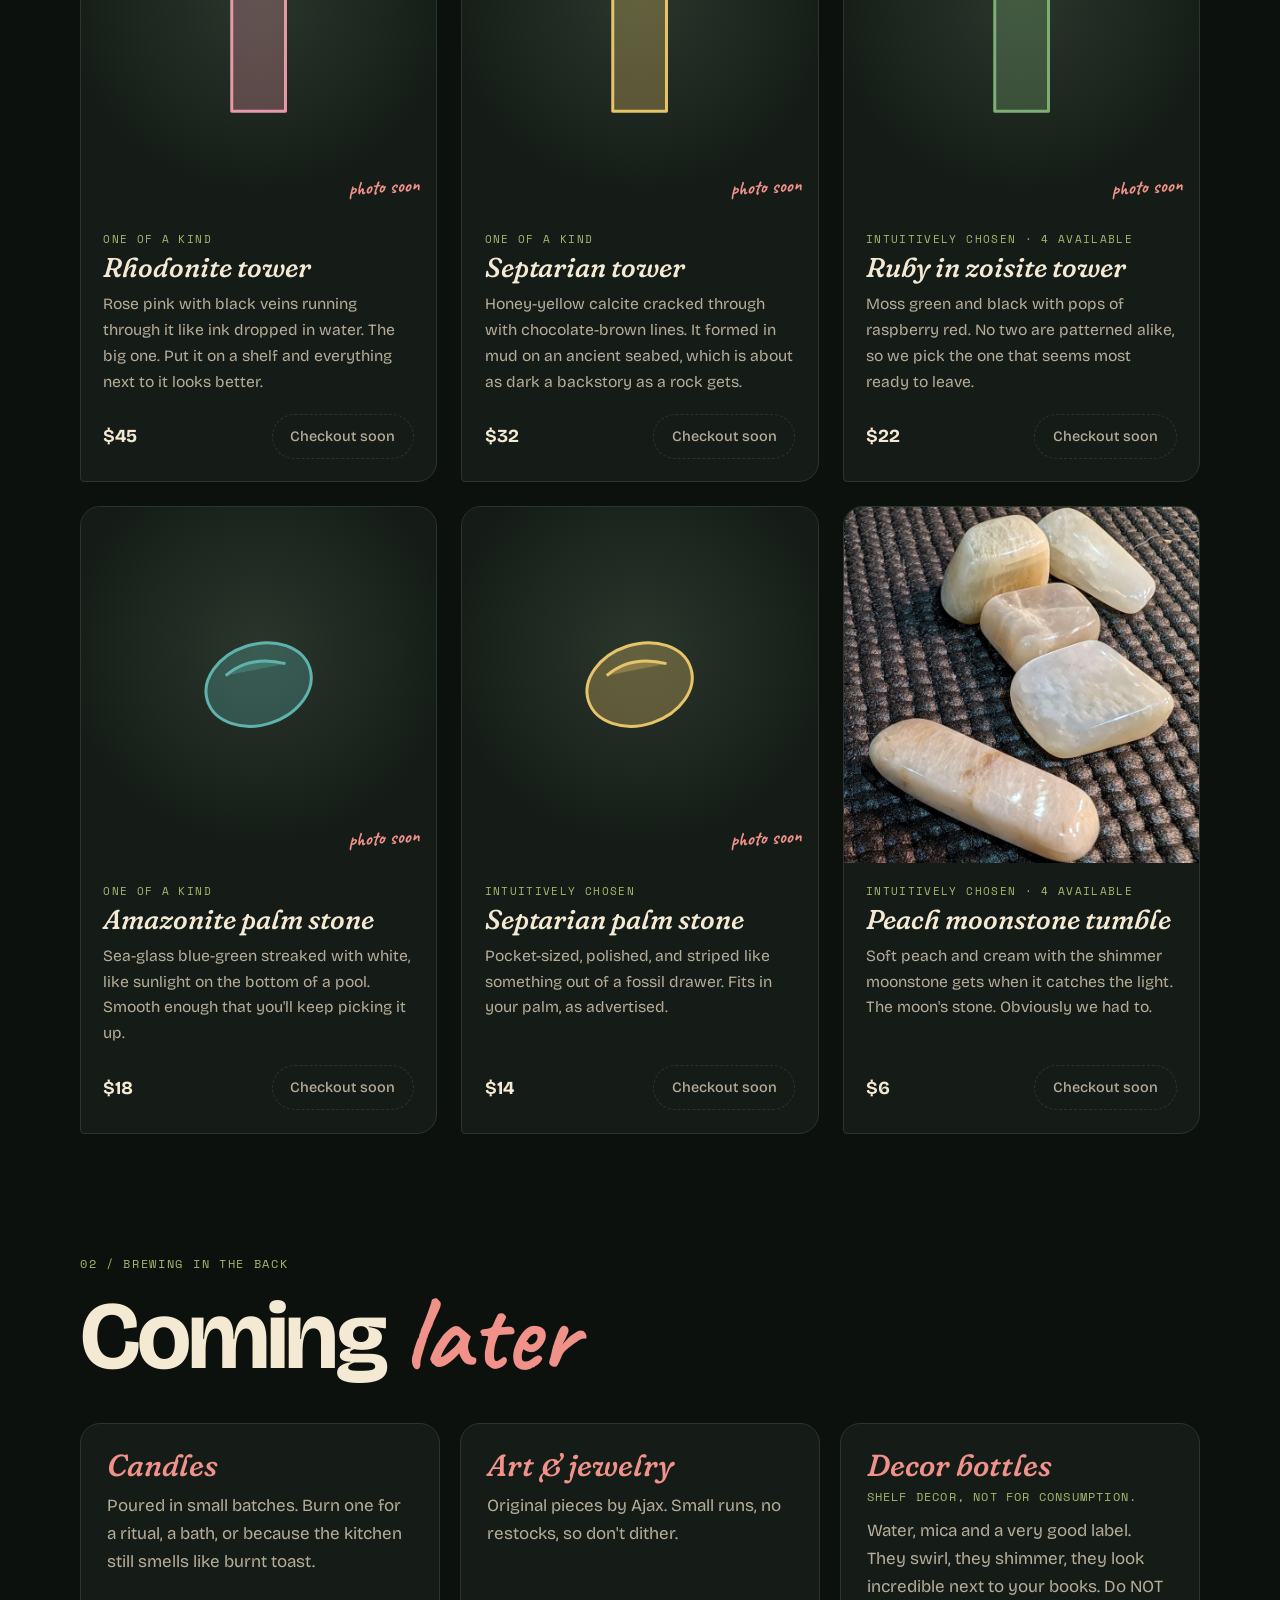
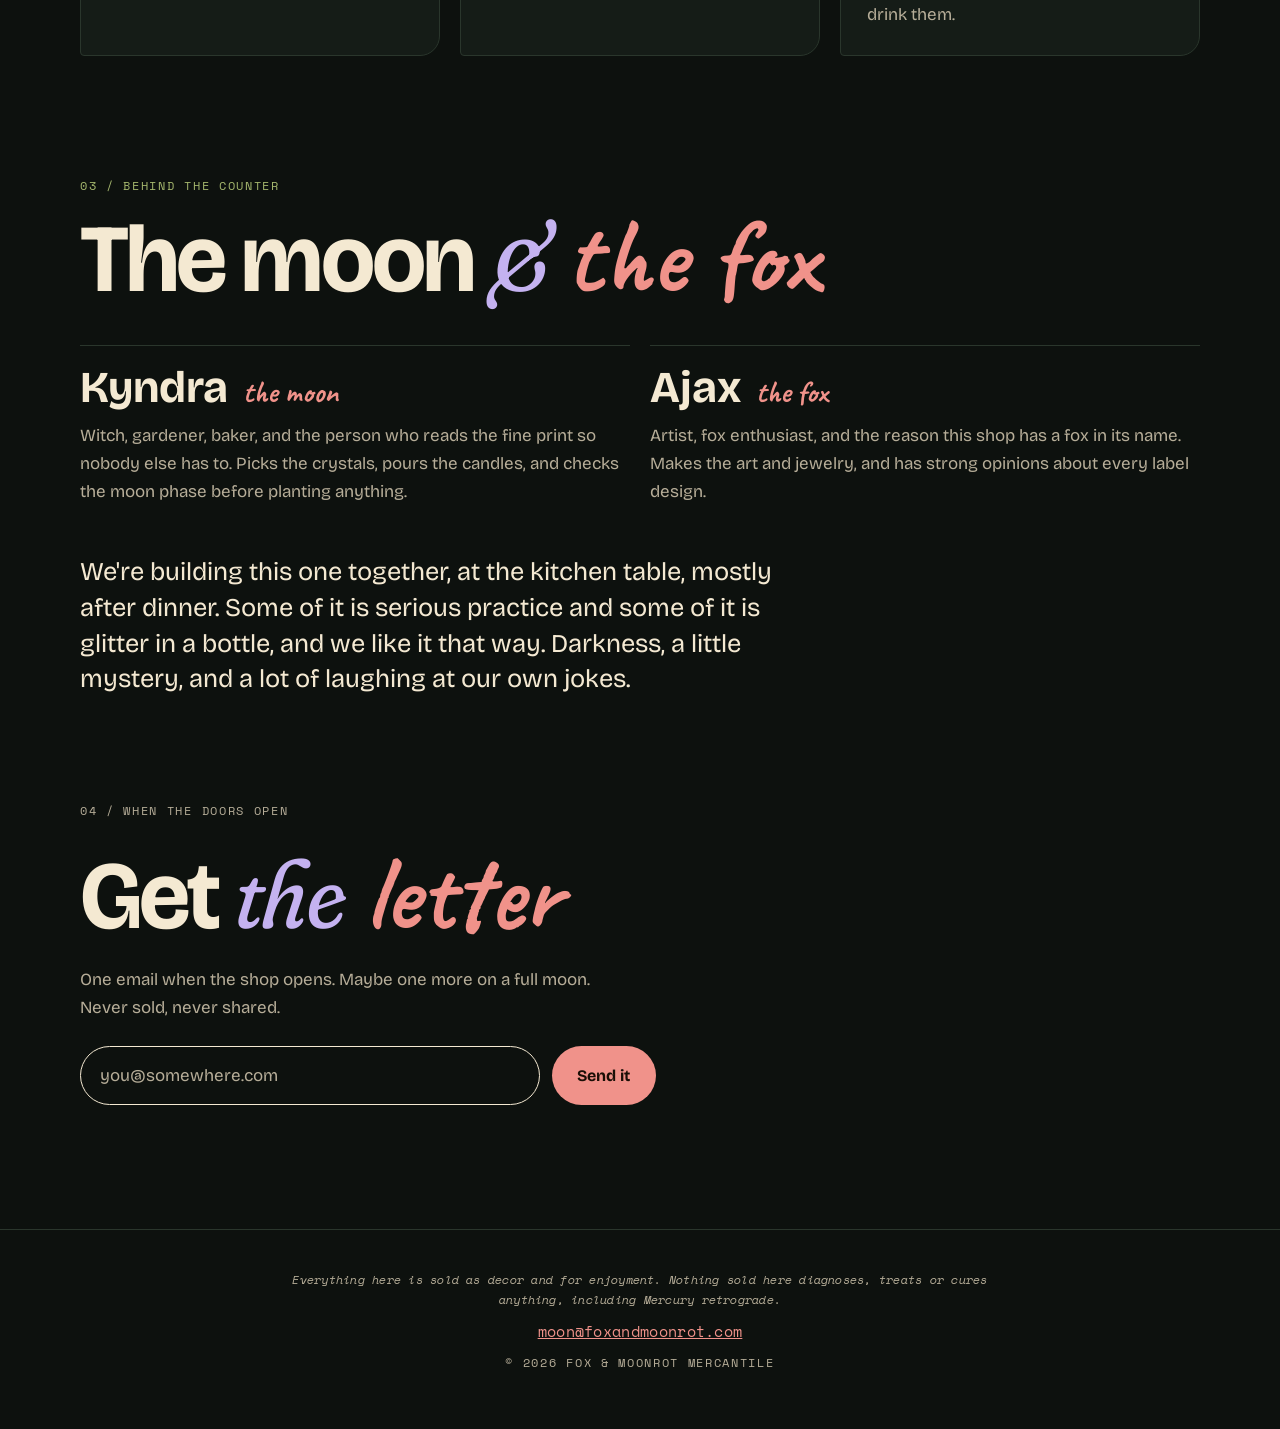
==== commit 2db0c269: "Add starting prices and flat shipping to the crystal shelf Stripe review needs visible pricing for t" ====
--- a/site/index.html
+++ b/site/index.html
@@ -10,7 +10,7 @@
   <link rel="preconnect" href="https://fonts.googleapis.com">
   <link rel="preconnect" href="https://fonts.gstatic.com" crossorigin>
   <link href="https://fonts.googleapis.com/css2?family=Bricolage+Grotesque:opsz,wght@12..96,300..800&family=Caveat:wght@500;700&family=Fraunces:ital,opsz,wght,SOFT,WONK@1,9..144,300..700,100,1&family=Space+Mono:wght@400;700&display=swap" rel="stylesheet">
-  <link rel="stylesheet" href="styles.css?v=7">
+  <link rel="stylesheet" href="styles.css?v=8">
   <script>
     try { const t = localStorage.getItem('fm-theme'); if (t) document.documentElement.dataset.theme = t; } catch (e) {}
   </script>
@@ -81,7 +81,7 @@
     <section class="block shop" id="shop" aria-labelledby="first">
       <p class="label">01 / The first shelf</p>
       <h2 id="first">Crystals, <span class="swash">first</span></h2>
-      <p class="intro">Real stones, photographed honestly, wrapped like they matter. One of a kind means the exact stone pictured. Intuitively chosen means we pick yours from the batch.</p>
+      <p class="intro">Real stones, photographed honestly, wrapped like they matter. One of a kind means the exact stone pictured. Intuitively chosen means we pick yours from the batch. Flat $6 shipping anywhere in the US.</p>
       <div class="products">
         <article class="product reveal">
           <div class="shot">
@@ -92,7 +92,7 @@
             <p class="kind">One of a kind</p>
             <h3>Rhodonite tower</h3>
             <p>Rose pink with black veins running through it like ink dropped in water. The big one. Put it on a shelf and everything next to it looks better.</p>
-            <div class="buyrow"><span class="price">Price soon</span><span class="buy off">Coming soon</span></div>
+            <div class="buyrow"><span class="price">$45</span><span class="buy off">Checkout soon</span></div>
           </div>
         </article>
         <article class="product reveal">
@@ -104,7 +104,7 @@
             <p class="kind">One of a kind</p>
             <h3>Septarian tower</h3>
             <p>Honey-yellow calcite cracked through with chocolate-brown lines. It formed in mud on an ancient seabed, which is about as dark a backstory as a rock gets.</p>
-            <div class="buyrow"><span class="price">Price soon</span><span class="buy off">Coming soon</span></div>
+            <div class="buyrow"><span class="price">$32</span><span class="buy off">Checkout soon</span></div>
           </div>
         </article>
         <article class="product reveal">
@@ -116,7 +116,7 @@
             <p class="kind">Intuitively chosen &middot; 4 available</p>
             <h3>Ruby in zoisite tower</h3>
             <p>Moss green and black with pops of raspberry red. No two are patterned alike, so we pick the one that seems most ready to leave.</p>
-            <div class="buyrow"><span class="price">Price soon</span><span class="buy off">Coming soon</span></div>
+            <div class="buyrow"><span class="price">$22</span><span class="buy off">Checkout soon</span></div>
           </div>
         </article>
         <article class="product reveal">
@@ -128,7 +128,7 @@
             <p class="kind">One of a kind</p>
             <h3>Amazonite palm stone</h3>
             <p>Sea-glass blue-green streaked with white, like sunlight on the bottom of a pool. Smooth enough that you'll keep picking it up.</p>
-            <div class="buyrow"><span class="price">Price soon</span><span class="buy off">Coming soon</span></div>
+            <div class="buyrow"><span class="price">$18</span><span class="buy off">Checkout soon</span></div>
           </div>
         </article>
         <article class="product reveal">
@@ -140,7 +140,7 @@
             <p class="kind">Intuitively chosen</p>
             <h3>Septarian palm stone</h3>
             <p>Pocket-sized, polished, and striped like something out of a fossil drawer. Fits in your palm, as advertised.</p>
-            <div class="buyrow"><span class="price">Price soon</span><span class="buy off">Coming soon</span></div>
+            <div class="buyrow"><span class="price">$14</span><span class="buy off">Checkout soon</span></div>
           </div>
         </article>
         <article class="product reveal">
@@ -151,7 +151,7 @@
             <p class="kind">Intuitively chosen &middot; 4 available</p>
             <h3>Peach moonstone tumble</h3>
             <p>Soft peach and cream with the shimmer moonstone gets when it catches the light. The moon's stone. Obviously we had to.</p>
-            <div class="buyrow"><span class="price">Price soon</span><span class="buy off">Coming soon</span></div>
+            <div class="buyrow"><span class="price">$6</span><span class="buy off">Checkout soon</span></div>
           </div>
         </article>
       </div>
@@ -213,6 +213,6 @@
     <p>&copy; 2026 Fox &amp; Moonrot Mercantile</p>
   </footer>
 
-  <script src="main.js?v=7" defer></script>
+  <script src="main.js?v=8" defer></script>
 </body>
 </html>
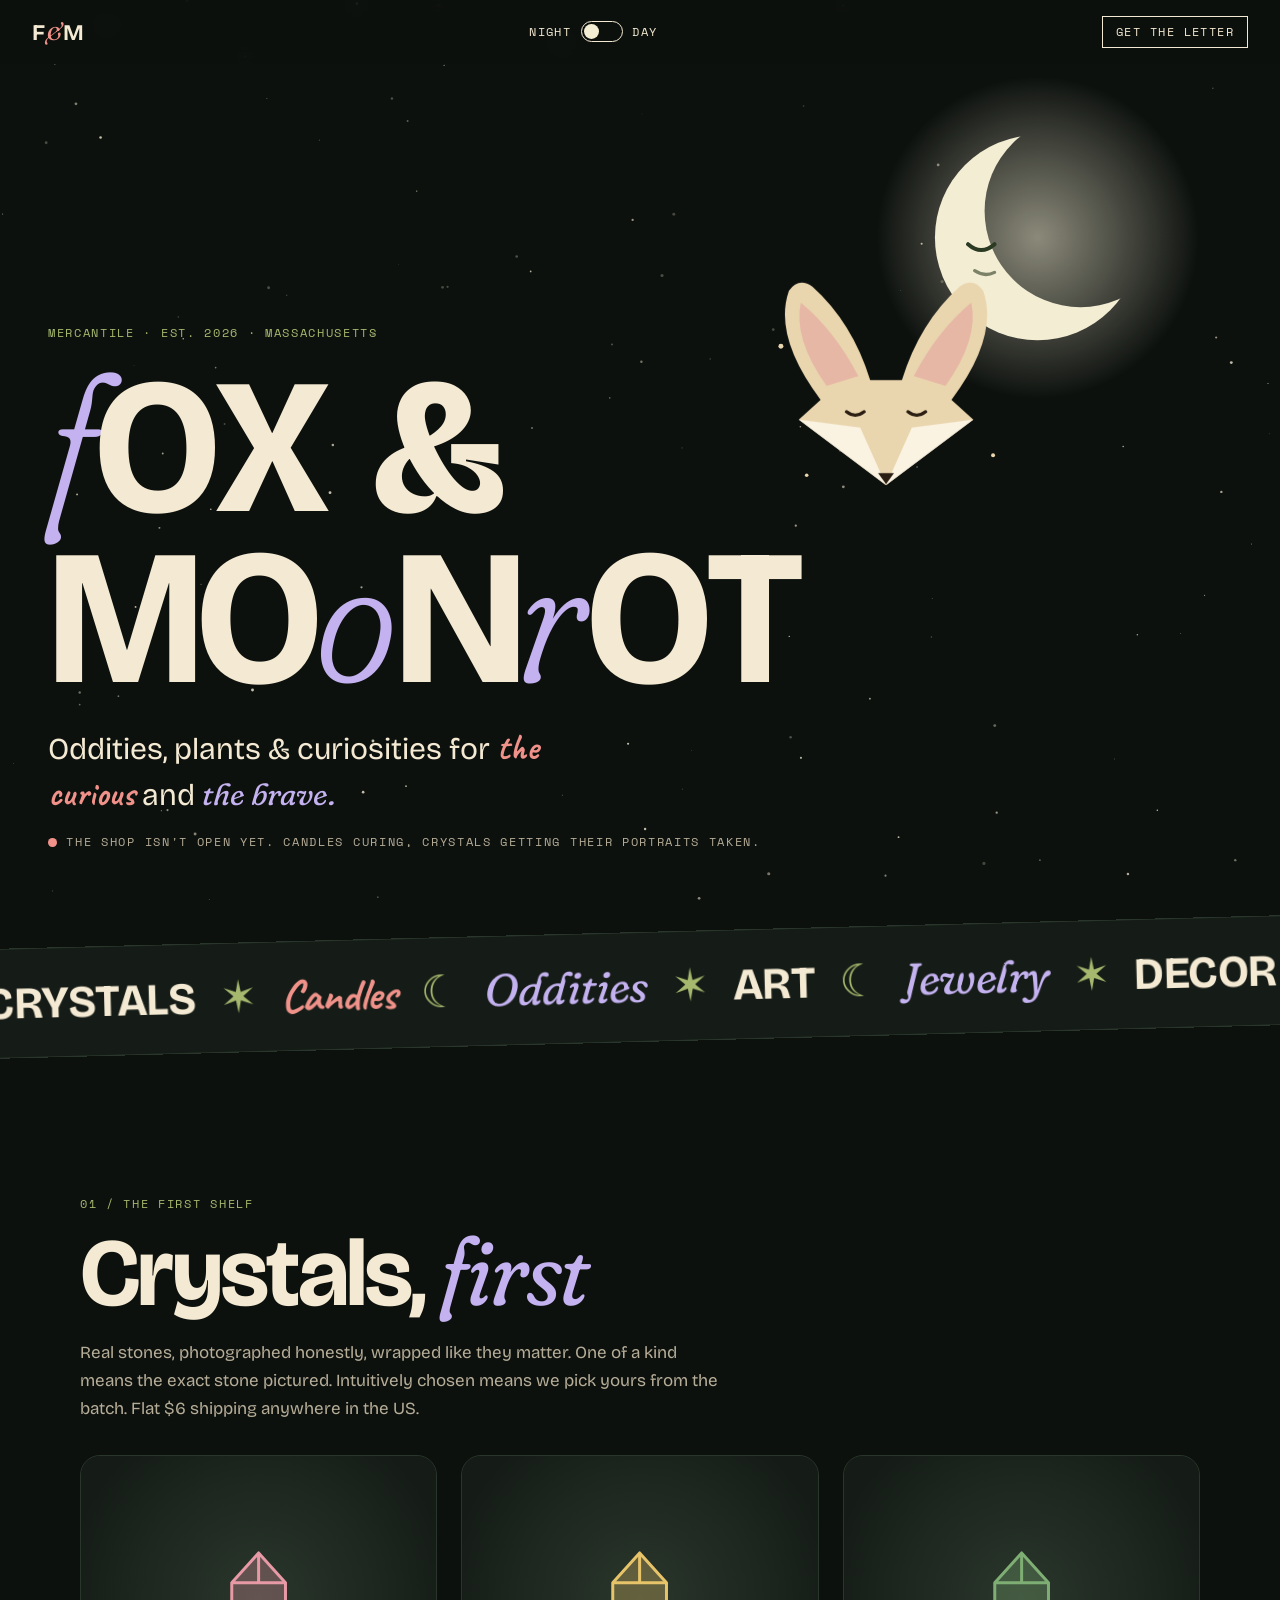
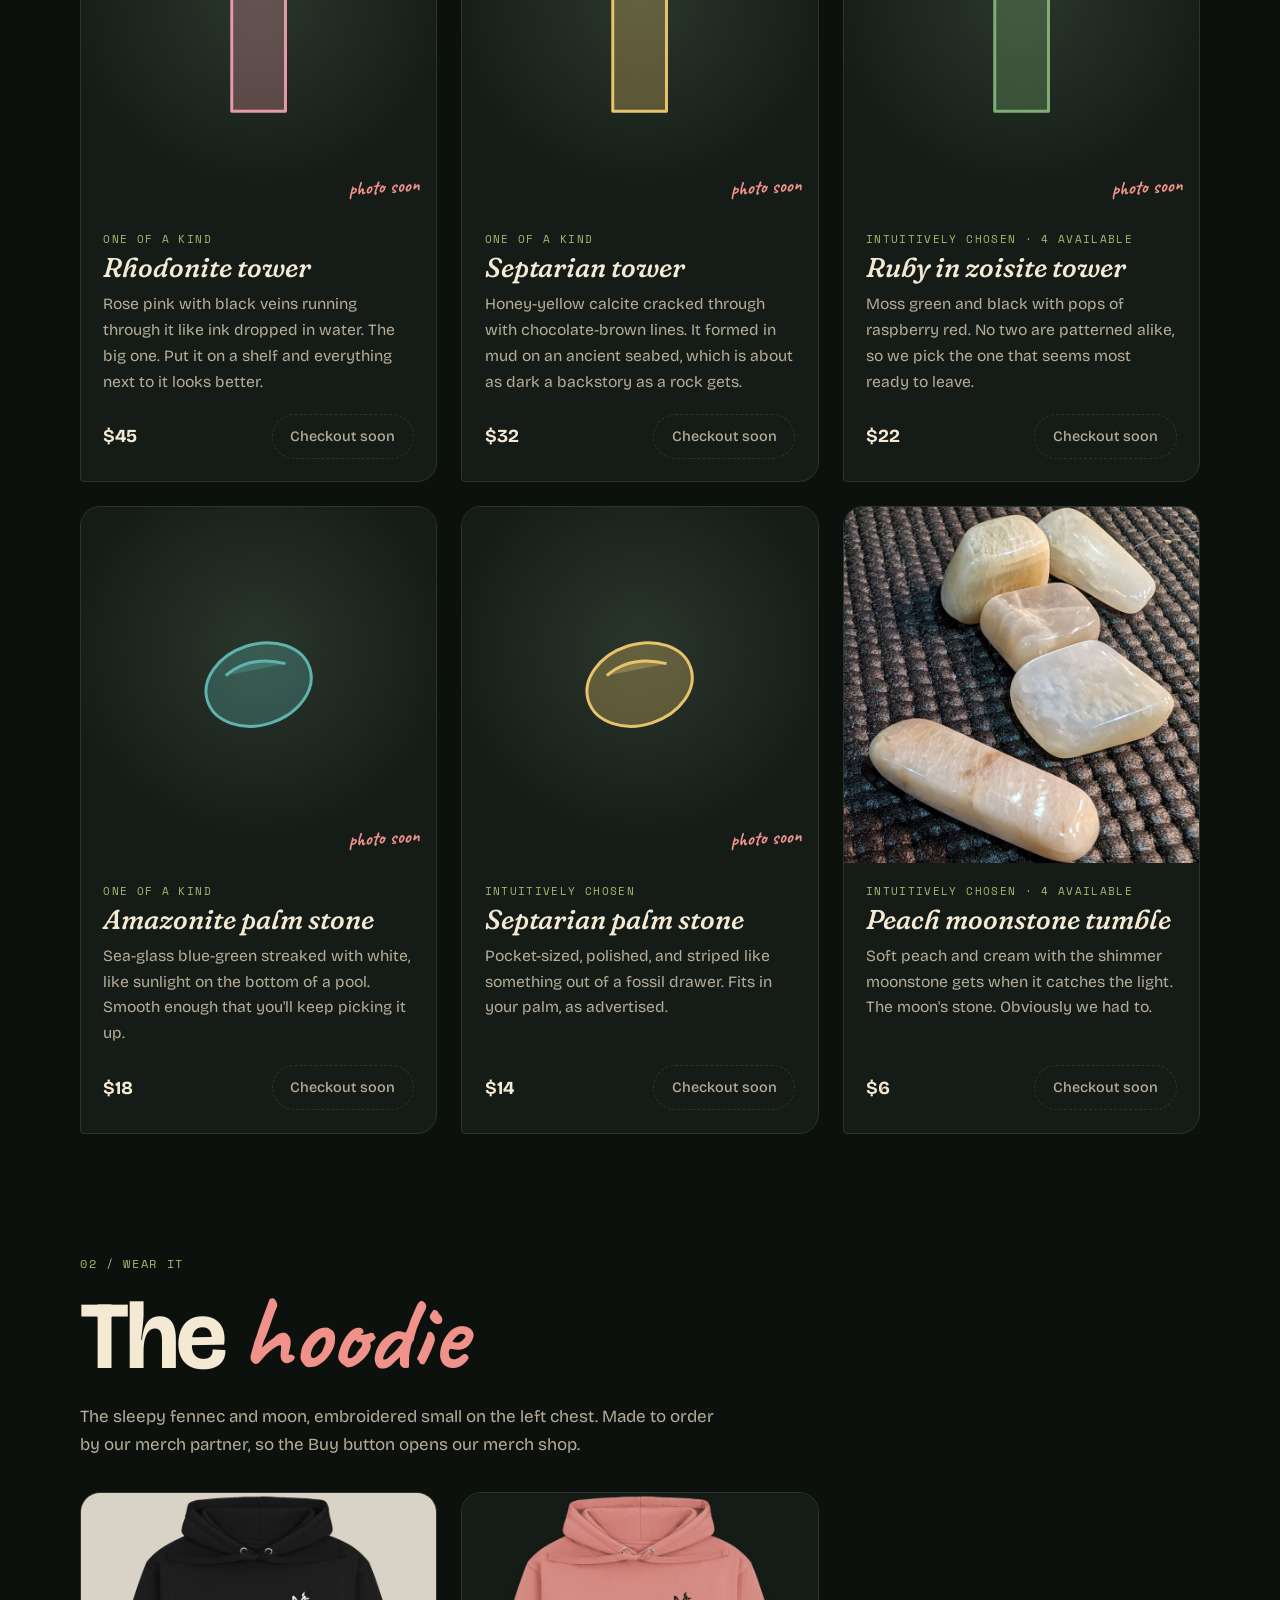
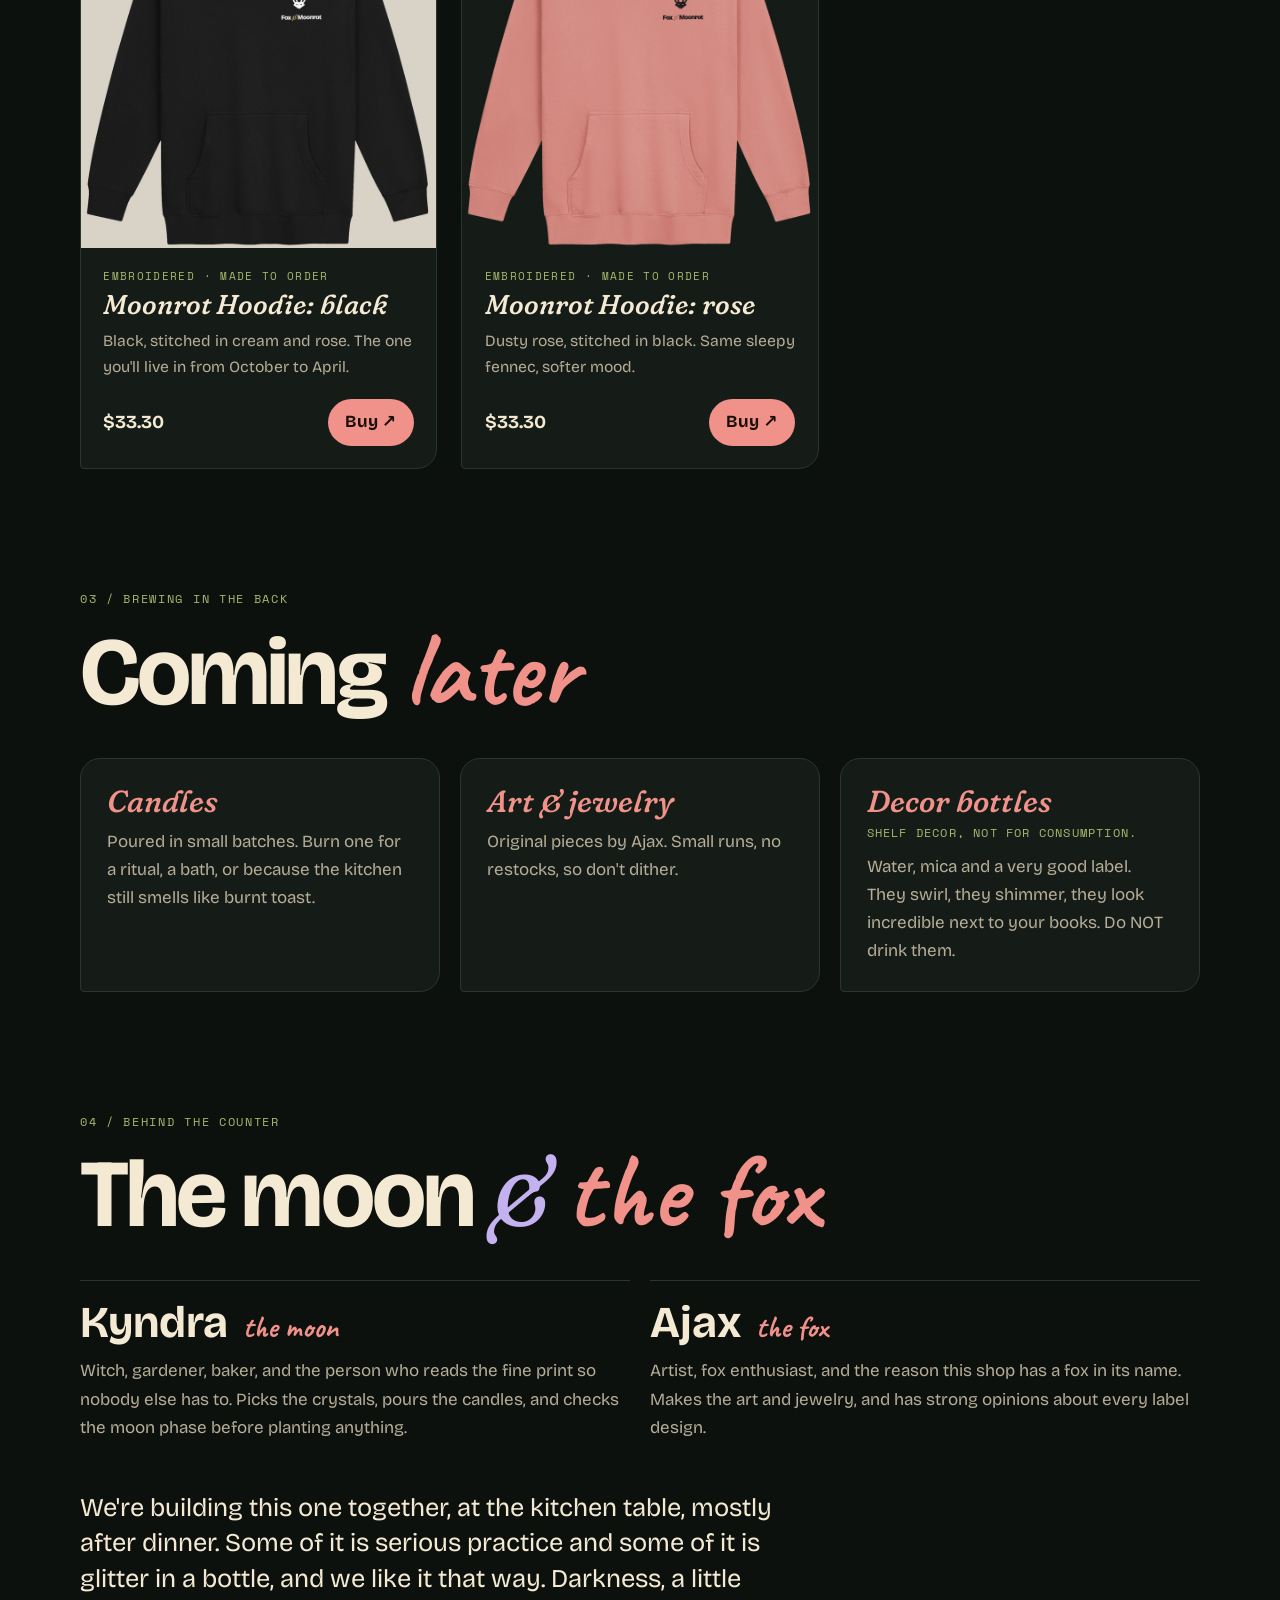
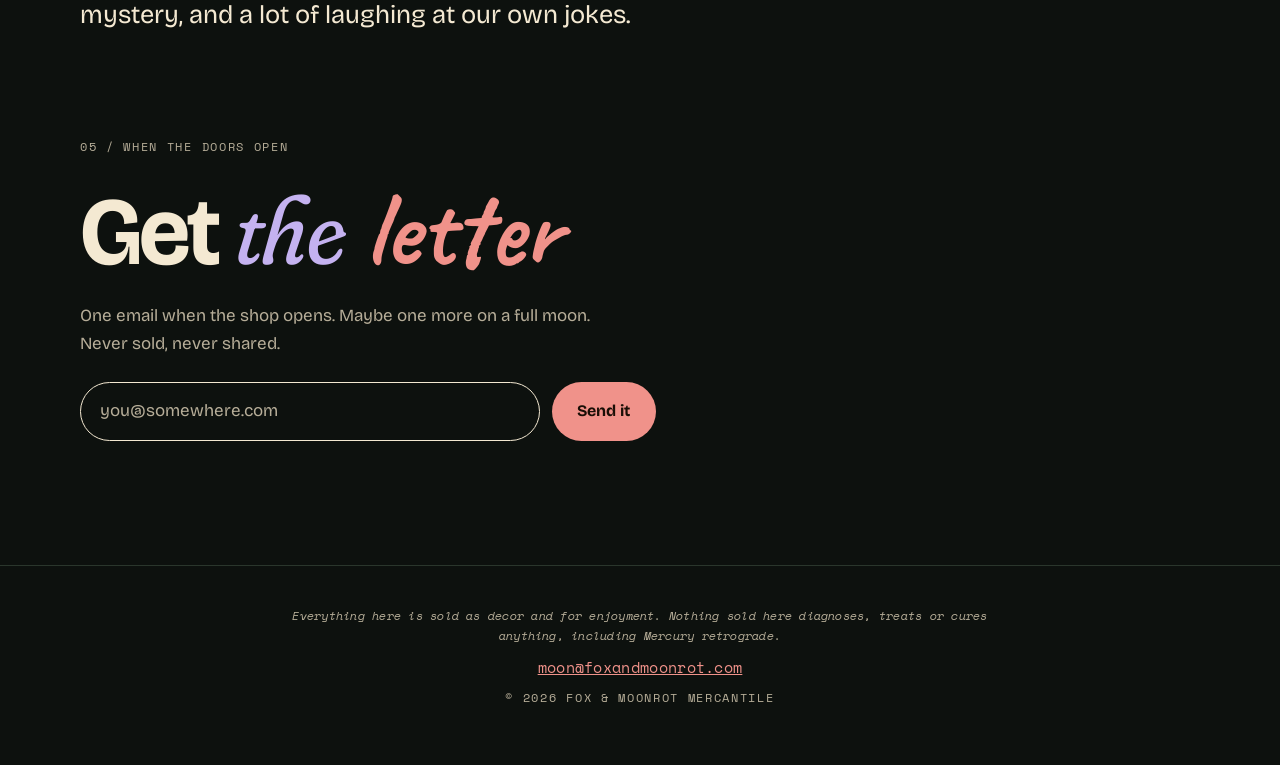
==== commit 2d3b6b98: "Add Moonrot Hoodie section linking to the merch shop Black and rose hoodies with buy buttons to shop" ====
--- a/site/index.html
+++ b/site/index.html
@@ -10,7 +10,7 @@
   <link rel="preconnect" href="https://fonts.googleapis.com">
   <link rel="preconnect" href="https://fonts.gstatic.com" crossorigin>
   <link href="https://fonts.googleapis.com/css2?family=Bricolage+Grotesque:opsz,wght@12..96,300..800&family=Caveat:wght@500;700&family=Fraunces:ital,opsz,wght,SOFT,WONK@1,9..144,300..700,100,1&family=Space+Mono:wght@400;700&display=swap" rel="stylesheet">
-  <link rel="stylesheet" href="styles.css?v=8">
+  <link rel="stylesheet" href="styles.css?v=9">
   <script>
     try { const t = localStorage.getItem('fm-theme'); if (t) document.documentElement.dataset.theme = t; } catch (e) {}
   </script>
@@ -157,8 +157,38 @@
       </div>
     </section>
 
+    <section class="block shop" id="wear" aria-labelledby="wear-h">
+      <p class="label">02 / Wear it</p>
+      <h2 id="wear-h">The <span class="hand">hoodie</span></h2>
+      <p class="intro">The sleepy fennec and moon, embroidered small on the left chest. Made to order by our merch partner, so the Buy button opens our merch shop.</p>
+      <div class="products">
+        <article class="product reveal">
+          <div class="shot">
+            <img src="img/moonrot-hoodie-dark.jpg" alt="Black hoodie with the Fox and Moonrot logo embroidered in cream and rose" width="800" height="800" loading="lazy">
+          </div>
+          <div class="info">
+            <p class="kind">Embroidered &middot; made to order</p>
+            <h3>Moonrot Hoodie: black</h3>
+            <p>Black, stitched in cream and rose. The one you'll live in from October to April.</p>
+            <div class="buyrow"><span class="price">$33.30</span><a class="buy" href="https://shop.foxandmoonrot.com/products/moonrot-hoodie-dark" target="_blank" rel="noopener">Buy &#8599;</a></div>
+          </div>
+        </article>
+        <article class="product reveal">
+          <div class="shot">
+            <img src="img/moonrot-hoodie-light.jpg" alt="Dusty rose hoodie with the Fox and Moonrot logo embroidered in black" width="800" height="800" loading="lazy">
+          </div>
+          <div class="info">
+            <p class="kind">Embroidered &middot; made to order</p>
+            <h3>Moonrot Hoodie: rose</h3>
+            <p>Dusty rose, stitched in black. Same sleepy fennec, softer mood.</p>
+            <div class="buyrow"><span class="price">$33.30</span><a class="buy" href="https://shop.foxandmoonrot.com/products/moonrot-hoodie-light" target="_blank" rel="noopener">Buy &#8599;</a></div>
+          </div>
+        </article>
+      </div>
+    </section>
+
     <section class="block later" aria-labelledby="later">
-      <p class="label">02 / Brewing in the back</p>
+      <p class="label">03 / Brewing in the back</p>
       <h2 id="later">Coming <span class="hand">later</span></h2>
       <div class="cards">
         <article class="card reveal">
@@ -178,7 +208,7 @@
     </section>
 
     <section class="block about" aria-labelledby="about">
-      <p class="label">03 / Behind the counter</p>
+      <p class="label">04 / Behind the counter</p>
       <h2 id="about">The moon <span class="swash">&amp;</span> <span class="hand">the fox</span></h2>
       <div class="pair">
         <div class="who reveal">
@@ -194,7 +224,7 @@
     </section>
 
     <section class="block letter" id="letter" aria-labelledby="letter-h">
-      <p class="label">04 / When the doors open</p>
+      <p class="label">05 / When the doors open</p>
       <h2 id="letter-h">Get <span class="swash">the</span> <span class="hand">letter</span></h2>
       <p>One email when the shop opens. Maybe one more on a full moon. Never sold, never shared.</p>
       <form class="signup" action="subscribe.php" method="post">
@@ -213,6 +243,6 @@
     <p>&copy; 2026 Fox &amp; Moonrot Mercantile</p>
   </footer>
 
-  <script src="main.js?v=8" defer></script>
+  <script src="main.js?v=9" defer></script>
 </body>
 </html>
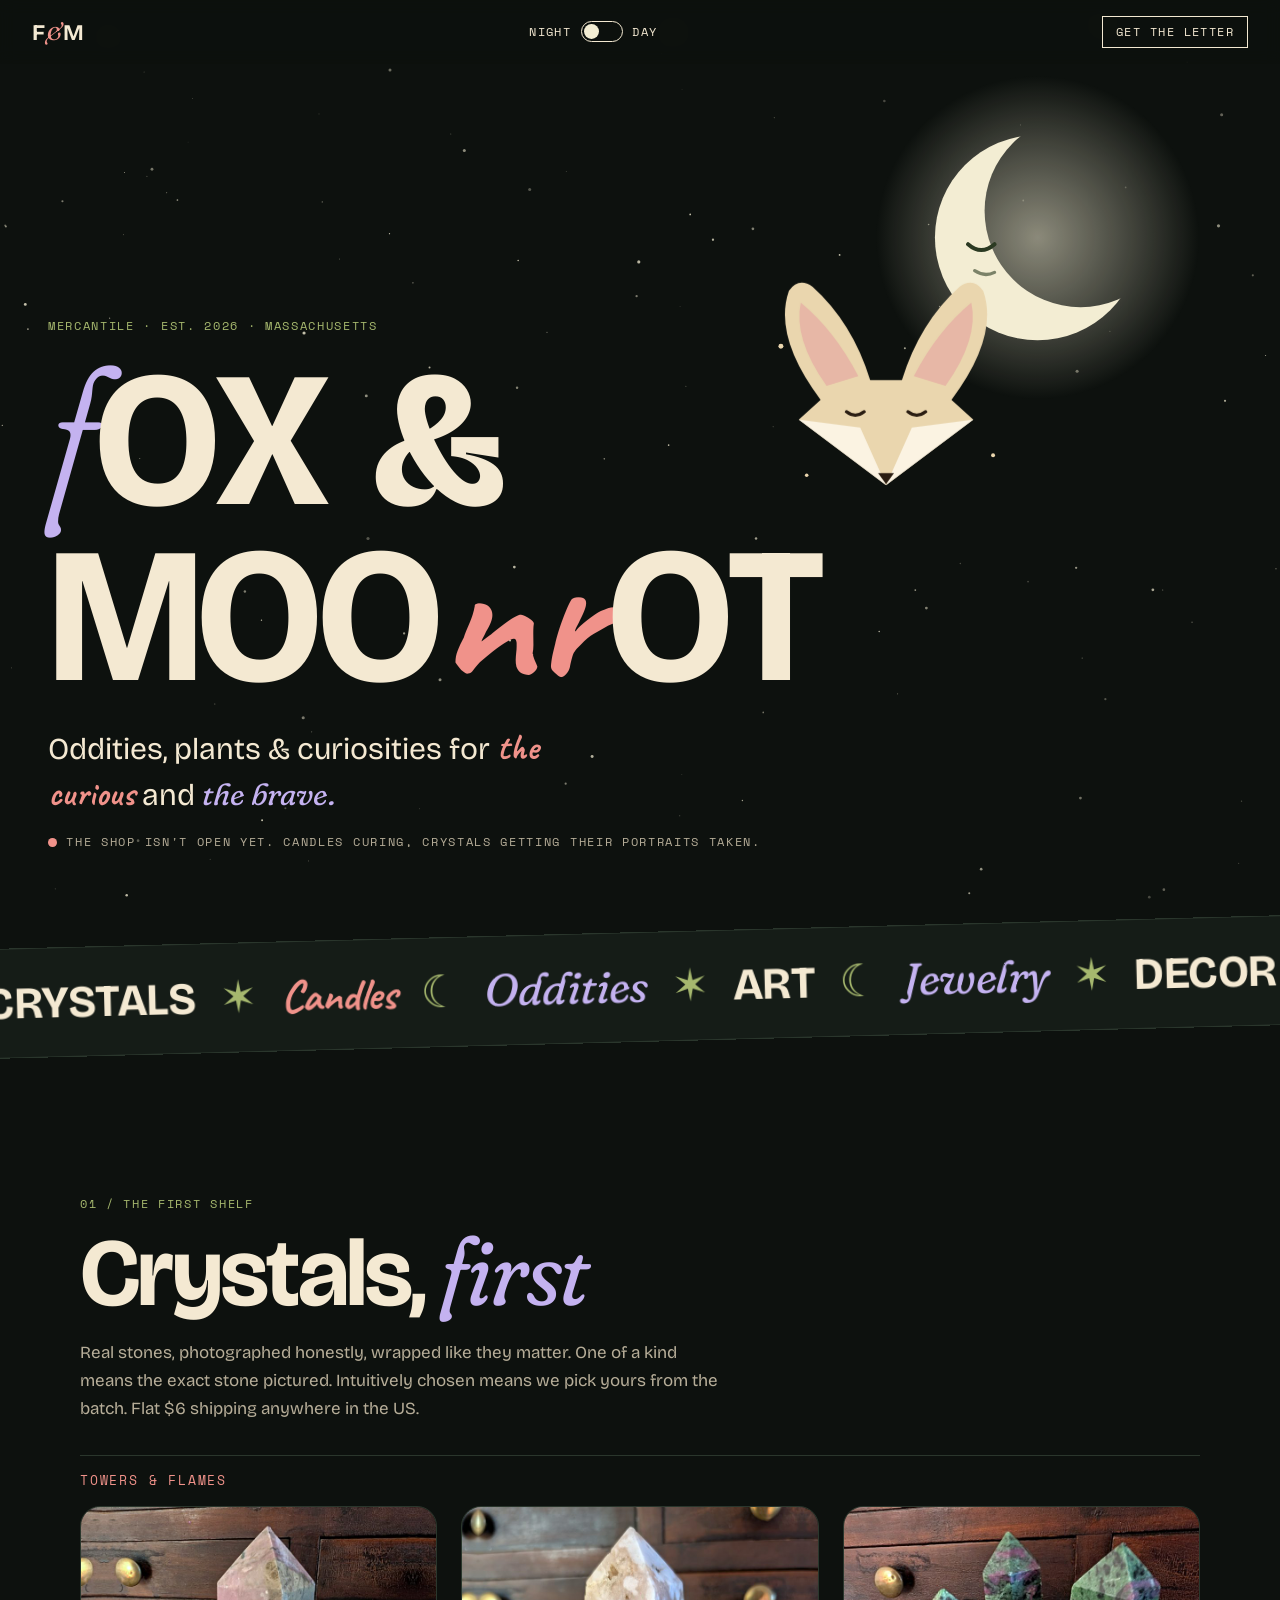
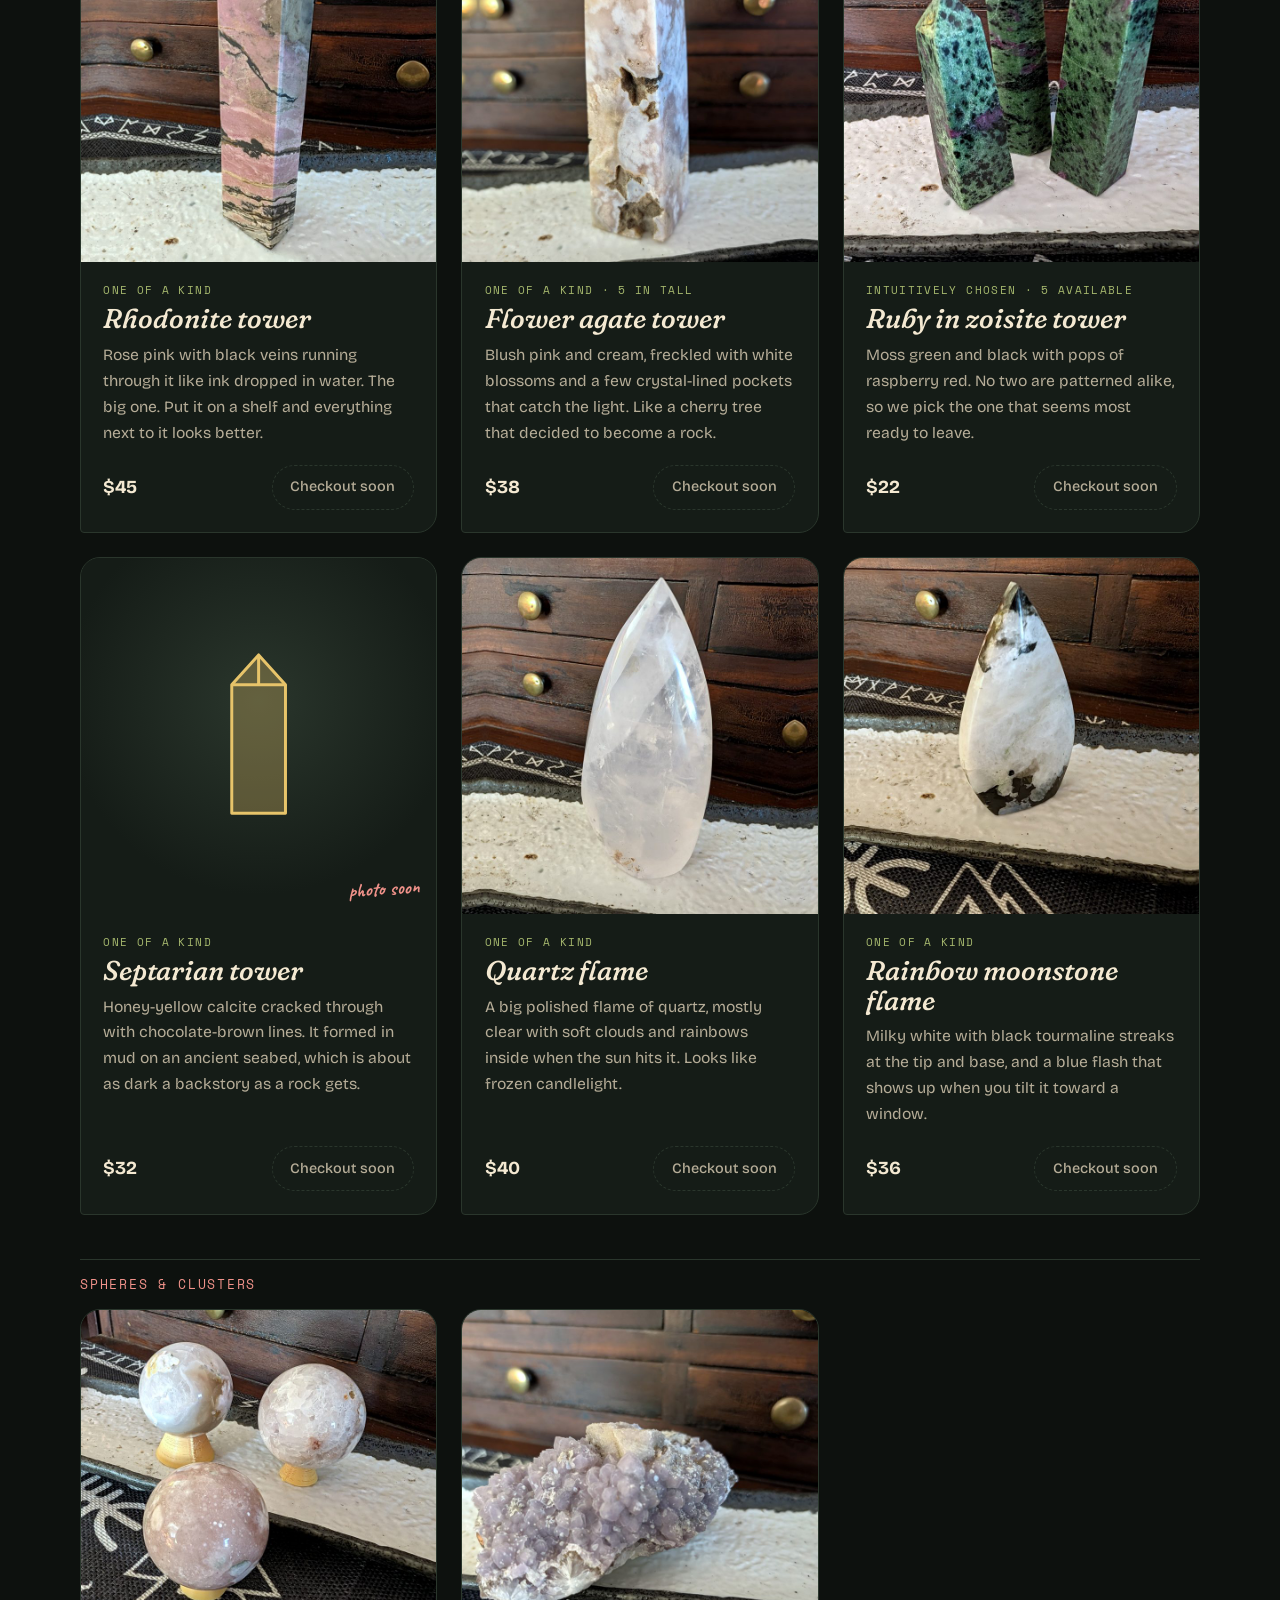
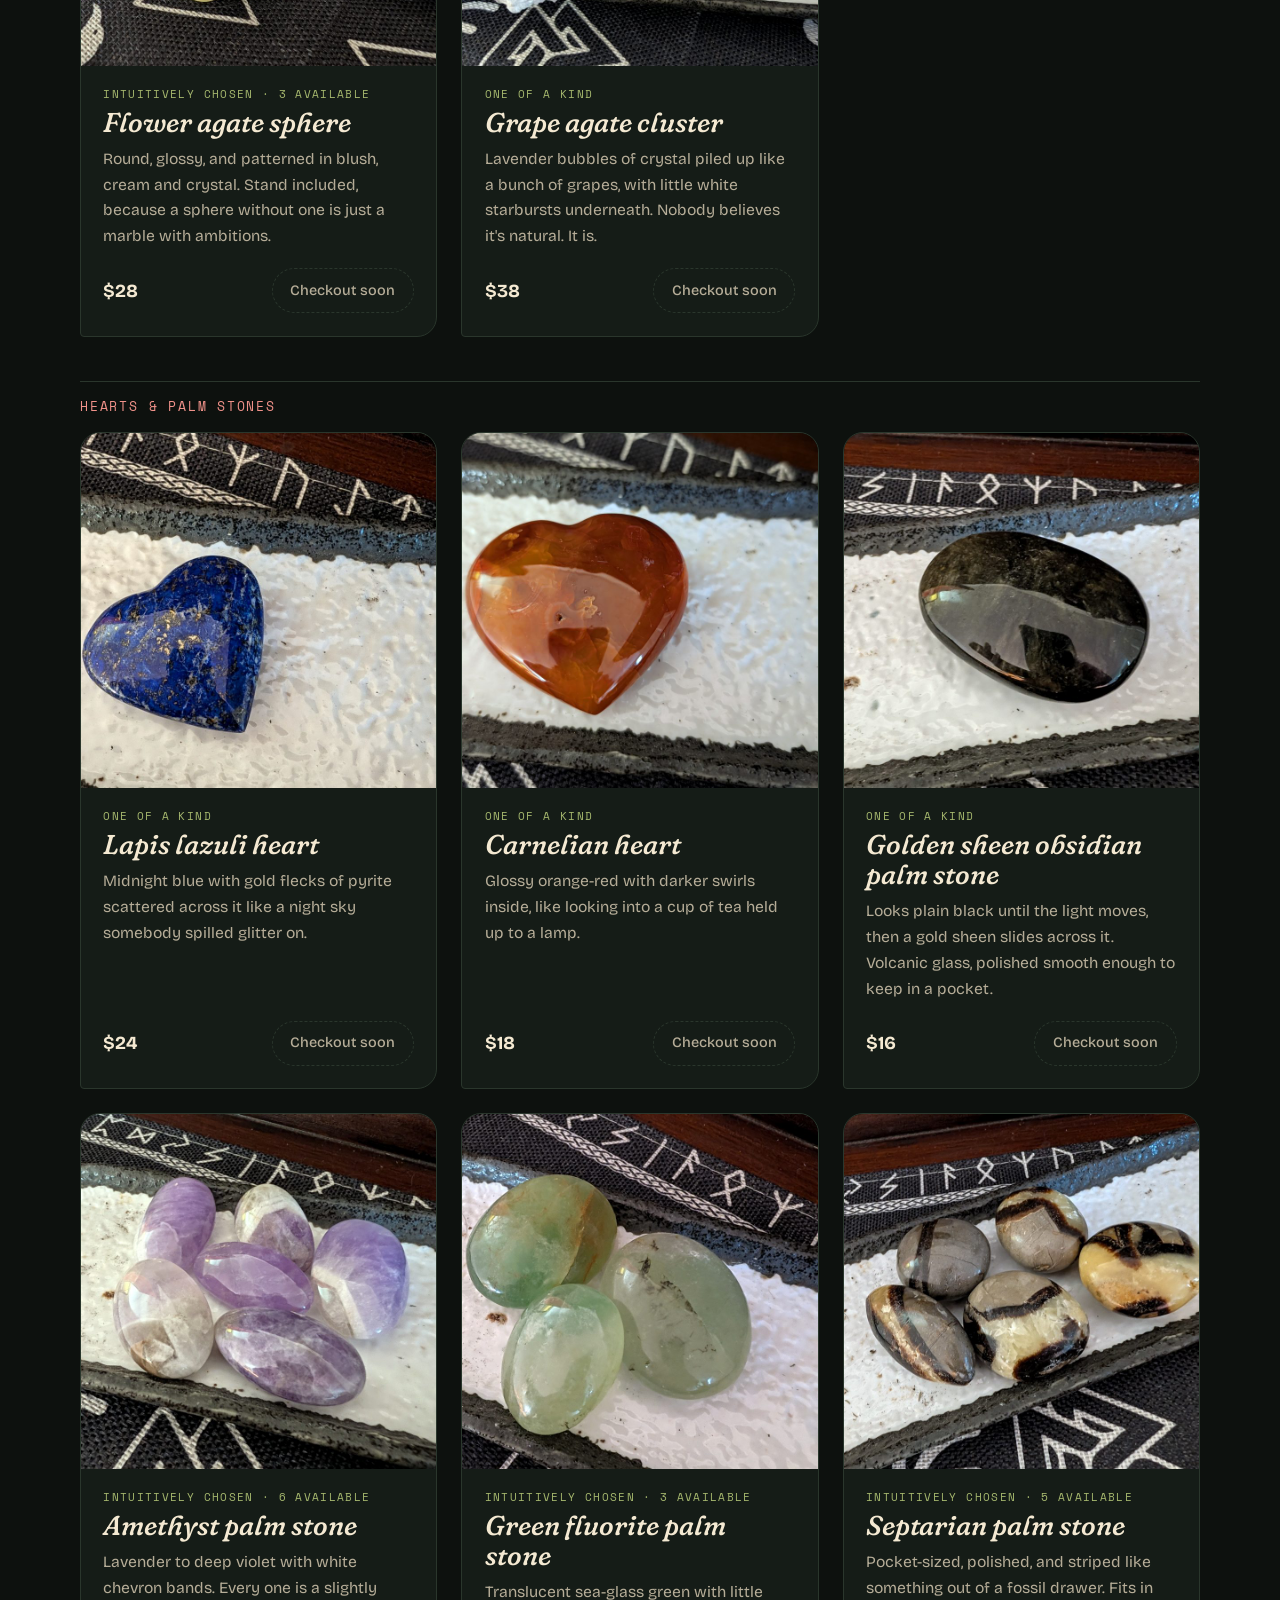
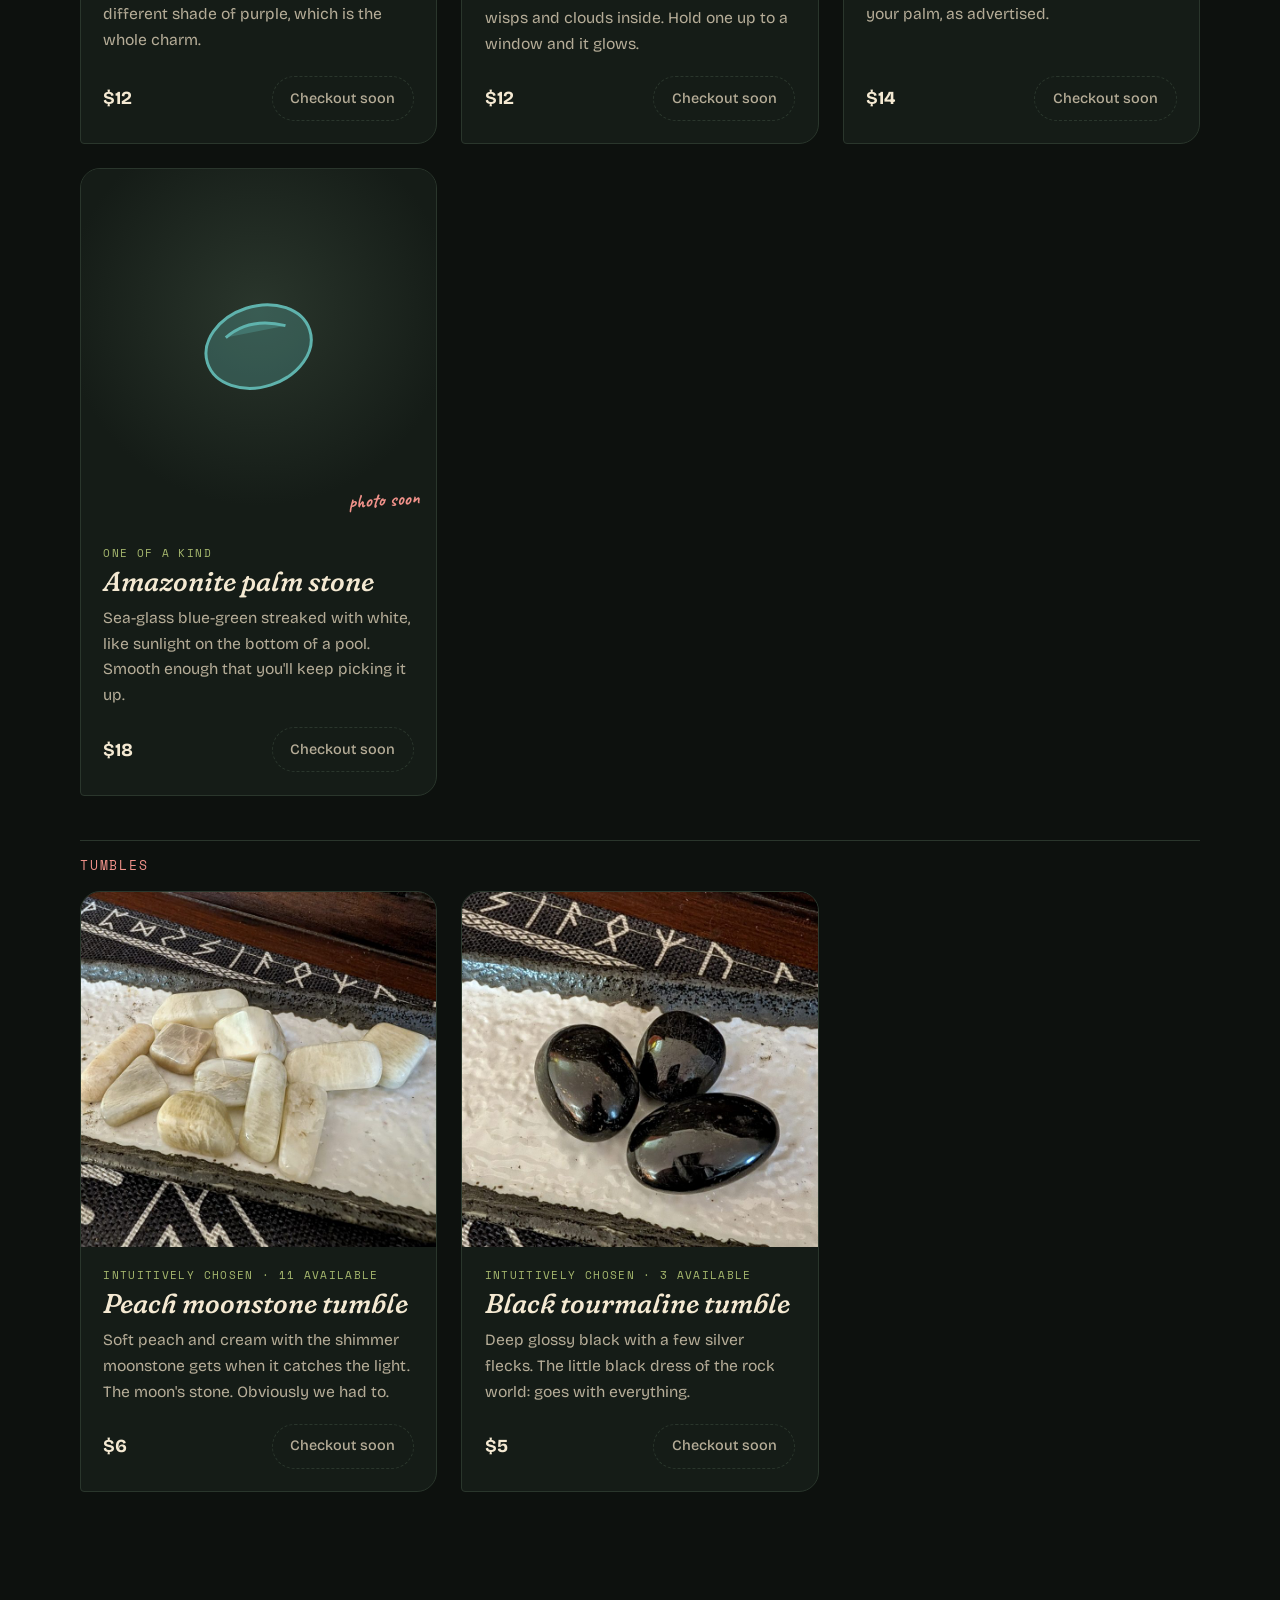
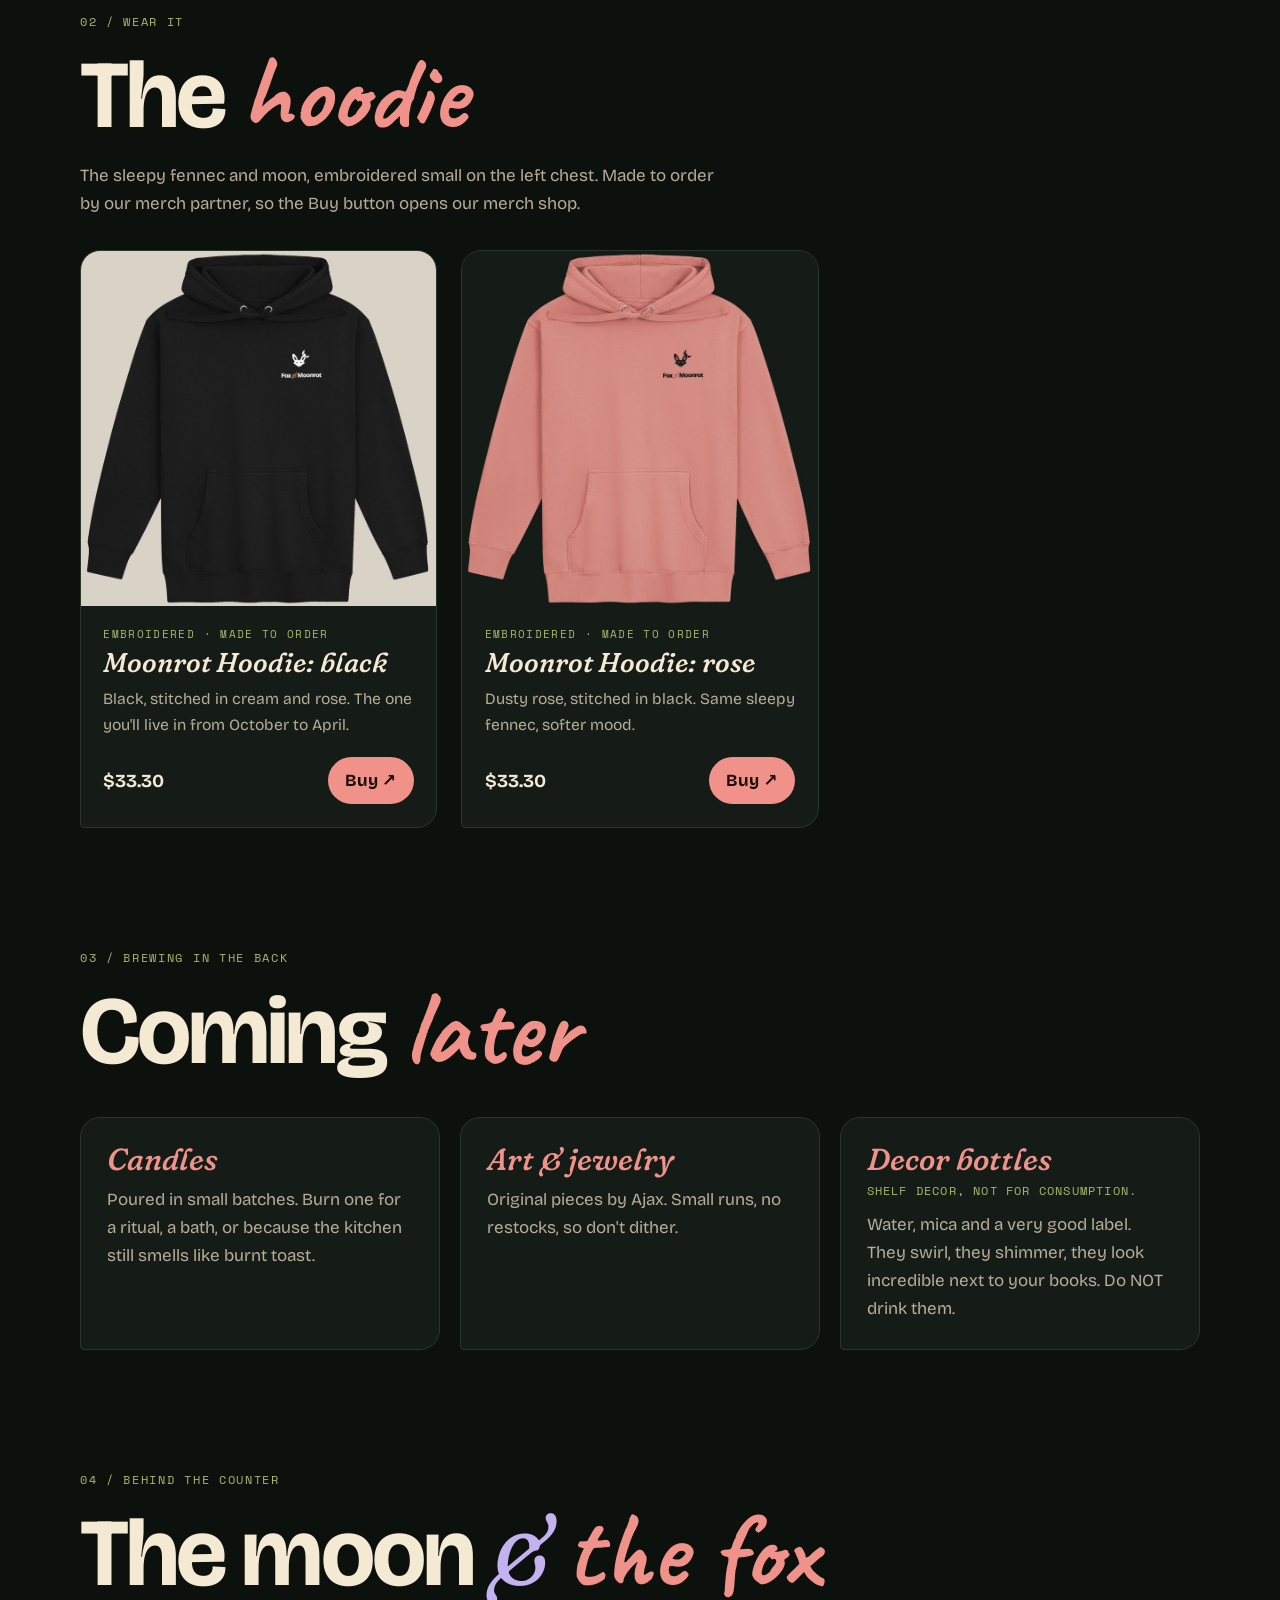
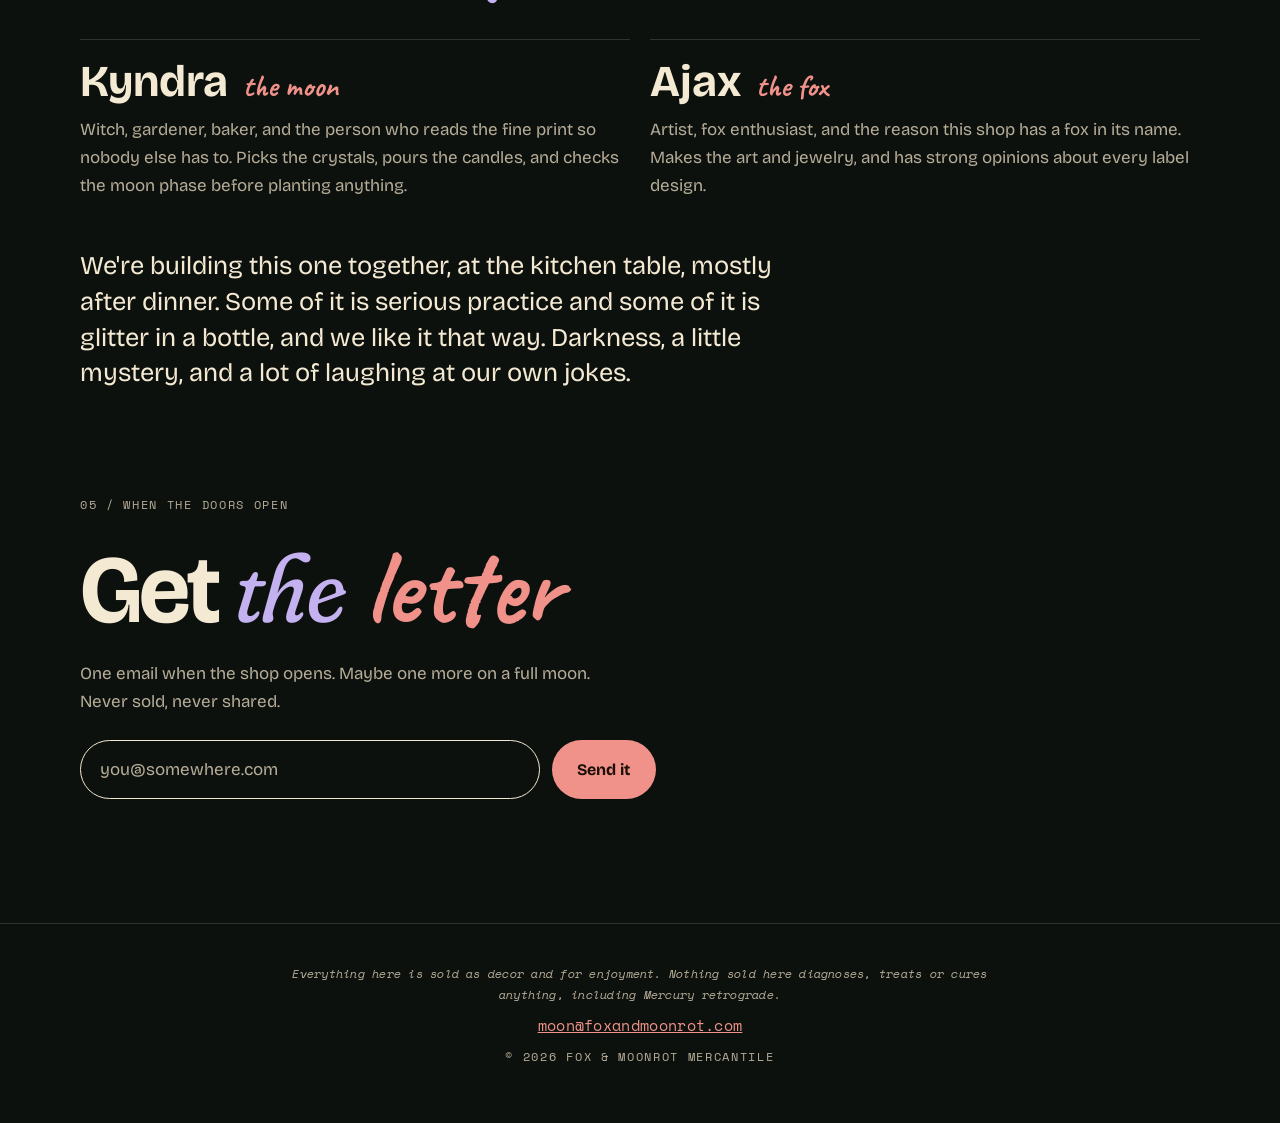
==== commit de98afd5: "Expand the crystal shelf to 17 listings with real photos Listings now live in tools/products.json an" ====
--- a/site/index.html
+++ b/site/index.html
@@ -10,7 +10,7 @@
   <link rel="preconnect" href="https://fonts.googleapis.com">
   <link rel="preconnect" href="https://fonts.gstatic.com" crossorigin>
   <link href="https://fonts.googleapis.com/css2?family=Bricolage+Grotesque:opsz,wght@12..96,300..800&family=Caveat:wght@500;700&family=Fraunces:ital,opsz,wght,SOFT,WONK@1,9..144,300..700,100,1&family=Space+Mono:wght@400;700&display=swap" rel="stylesheet">
-  <link rel="stylesheet" href="styles.css?v=9">
+  <link rel="stylesheet" href="styles.css?v=10">
   <script>
     try { const t = localStorage.getItem('fm-theme'); if (t) document.documentElement.dataset.theme = t; } catch (e) {}
   </script>
@@ -82,11 +82,13 @@
       <p class="label">01 / The first shelf</p>
       <h2 id="first">Crystals, <span class="swash">first</span></h2>
       <p class="intro">Real stones, photographed honestly, wrapped like they matter. One of a kind means the exact stone pictured. Intuitively chosen means we pick yours from the batch. Flat $6 shipping anywhere in the US.</p>
-      <div class="products">
-        <article class="product reveal">
-          <div class="shot">
-            <svg class="ph" viewBox="0 0 100 120" aria-hidden="true" style="--tint:#e79aa6"><path d="M50 6 L68 26 L68 112 L32 112 L32 26 Z"/><path d="M32 26 H68 M50 6 V26"/></svg>
-            <span class="soon">photo soon</span>
+      <!-- shop:start -->
+      <h3 class="shelf">Towers &amp; flames</h3>
+      <div class="products">
+        <article class="product reveal">
+          <div class="shot">
+            <img src="img/rhodonite-tower.jpg" alt="Tall pink rhodonite tower with black veins" width="800" height="800" loading="lazy">
+            <img class="alt" src="img/rhodonite-tower-2.jpg" alt="" width="800" height="800" loading="lazy">
           </div>
           <div class="info">
             <p class="kind">One of a kind</p>
@@ -97,6 +99,30 @@
         </article>
         <article class="product reveal">
           <div class="shot">
+            <img src="img/flower-agate-tower.jpg" alt="Pale pink and white flower agate tower with small crystal pockets" width="800" height="800" loading="lazy">
+            <img class="alt" src="img/flower-agate-tower-2.jpg" alt="" width="800" height="800" loading="lazy">
+          </div>
+          <div class="info">
+            <p class="kind">One of a kind &middot; 5 in tall</p>
+            <h3>Flower agate tower</h3>
+            <p>Blush pink and cream, freckled with white blossoms and a few crystal-lined pockets that catch the light. Like a cherry tree that decided to become a rock.</p>
+            <div class="buyrow"><span class="price">$38</span><span class="buy off">Checkout soon</span></div>
+          </div>
+        </article>
+        <article class="product reveal">
+          <div class="shot">
+            <img src="img/ruby-zoisite-towers.jpg" alt="Green and black ruby in zoisite towers with raspberry pink patches" width="800" height="800" loading="lazy">
+            <img class="alt" src="img/ruby-zoisite-towers-2.jpg" alt="" width="800" height="800" loading="lazy">
+          </div>
+          <div class="info">
+            <p class="kind">Intuitively chosen &middot; 5 available</p>
+            <h3>Ruby in zoisite tower</h3>
+            <p>Moss green and black with pops of raspberry red. No two are patterned alike, so we pick the one that seems most ready to leave.</p>
+            <div class="buyrow"><span class="price">$22</span><span class="buy off">Checkout soon</span></div>
+          </div>
+        </article>
+        <article class="product reveal">
+          <div class="shot">
             <svg class="ph" viewBox="0 0 100 120" aria-hidden="true" style="--tint:#e7c46a"><path d="M50 6 L68 26 L68 112 L32 112 L32 26 Z"/><path d="M32 26 H68 M50 6 V26"/></svg>
             <span class="soon">photo soon</span>
           </div>
@@ -109,35 +135,118 @@
         </article>
         <article class="product reveal">
           <div class="shot">
-            <svg class="ph" viewBox="0 0 100 120" aria-hidden="true" style="--tint:#7fae74"><path d="M50 6 L68 26 L68 112 L32 112 L32 26 Z"/><path d="M32 26 H68 M50 6 V26"/></svg>
-            <span class="soon">photo soon</span>
-          </div>
-          <div class="info">
-            <p class="kind">Intuitively chosen &middot; 4 available</p>
-            <h3>Ruby in zoisite tower</h3>
-            <p>Moss green and black with pops of raspberry red. No two are patterned alike, so we pick the one that seems most ready to leave.</p>
-            <div class="buyrow"><span class="price">$22</span><span class="buy off">Checkout soon</span></div>
-          </div>
-        </article>
-        <article class="product reveal">
-          <div class="shot">
-            <svg class="ph" viewBox="0 0 100 120" aria-hidden="true" style="--tint:#5fb3ad"><ellipse cx="50" cy="60" rx="36" ry="27" transform="rotate(-18 50 60)"/><path d="M28 54 q16 -14 40 -8" /></svg>
-            <span class="soon">photo soon</span>
-          </div>
-          <div class="info">
-            <p class="kind">One of a kind</p>
-            <h3>Amazonite palm stone</h3>
-            <p>Sea-glass blue-green streaked with white, like sunlight on the bottom of a pool. Smooth enough that you'll keep picking it up.</p>
+            <img src="img/quartz-flame.jpg" alt="Large polished clear quartz flame with a faint pink glow" width="800" height="800" loading="lazy">
+          </div>
+          <div class="info">
+            <p class="kind">One of a kind</p>
+            <h3>Quartz flame</h3>
+            <p>A big polished flame of quartz, mostly clear with soft clouds and rainbows inside when the sun hits it. Looks like frozen candlelight.</p>
+            <div class="buyrow"><span class="price">$40</span><span class="buy off">Checkout soon</span></div>
+          </div>
+        </article>
+        <article class="product reveal">
+          <div class="shot">
+            <img src="img/rainbow-moonstone-flame.jpg" alt="White rainbow moonstone flame with black tourmaline patches" width="800" height="800" loading="lazy">
+          </div>
+          <div class="info">
+            <p class="kind">One of a kind</p>
+            <h3>Rainbow moonstone flame</h3>
+            <p>Milky white with black tourmaline streaks at the tip and base, and a blue flash that shows up when you tilt it toward a window.</p>
+            <div class="buyrow"><span class="price">$36</span><span class="buy off">Checkout soon</span></div>
+          </div>
+        </article>
+      </div>
+      <h3 class="shelf">Spheres &amp; clusters</h3>
+      <div class="products">
+        <article class="product reveal">
+          <div class="shot">
+            <img src="img/flower-agate-spheres.jpg" alt="Three flower agate spheres on small stands" width="800" height="800" loading="lazy">
+          </div>
+          <div class="info">
+            <p class="kind">Intuitively chosen &middot; 3 available</p>
+            <h3>Flower agate sphere</h3>
+            <p>Round, glossy, and patterned in blush, cream and crystal. Stand included, because a sphere without one is just a marble with ambitions.</p>
+            <div class="buyrow"><span class="price">$28</span><span class="buy off">Checkout soon</span></div>
+          </div>
+        </article>
+        <article class="product reveal">
+          <div class="shot">
+            <img src="img/grape-agate-cluster.jpg" alt="Lavender grape agate cluster with tiny round crystal bubbles" width="800" height="800" loading="lazy">
+            <img class="alt" src="img/grape-agate-cluster-2.jpg" alt="" width="800" height="800" loading="lazy">
+          </div>
+          <div class="info">
+            <p class="kind">One of a kind</p>
+            <h3>Grape agate cluster</h3>
+            <p>Lavender bubbles of crystal piled up like a bunch of grapes, with little white starbursts underneath. Nobody believes it&#x27;s natural. It is.</p>
+            <div class="buyrow"><span class="price">$38</span><span class="buy off">Checkout soon</span></div>
+          </div>
+        </article>
+      </div>
+      <h3 class="shelf">Hearts &amp; palm stones</h3>
+      <div class="products">
+        <article class="product reveal">
+          <div class="shot">
+            <img src="img/lapis-heart.jpg" alt="Deep blue lapis lazuli heart with gold pyrite flecks" width="800" height="800" loading="lazy">
+            <img class="alt" src="img/lapis-heart-2.jpg" alt="" width="800" height="800" loading="lazy">
+          </div>
+          <div class="info">
+            <p class="kind">One of a kind</p>
+            <h3>Lapis lazuli heart</h3>
+            <p>Midnight blue with gold flecks of pyrite scattered across it like a night sky somebody spilled glitter on.</p>
+            <div class="buyrow"><span class="price">$24</span><span class="buy off">Checkout soon</span></div>
+          </div>
+        </article>
+        <article class="product reveal">
+          <div class="shot">
+            <img src="img/carnelian-heart.jpg" alt="Glossy orange-red carnelian heart" width="800" height="800" loading="lazy">
+            <img class="alt" src="img/carnelian-heart-2.jpg" alt="" width="800" height="800" loading="lazy">
+          </div>
+          <div class="info">
+            <p class="kind">One of a kind</p>
+            <h3>Carnelian heart</h3>
+            <p>Glossy orange-red with darker swirls inside, like looking into a cup of tea held up to a lamp.</p>
             <div class="buyrow"><span class="price">$18</span><span class="buy off">Checkout soon</span></div>
           </div>
         </article>
         <article class="product reveal">
           <div class="shot">
-            <svg class="ph" viewBox="0 0 100 120" aria-hidden="true" style="--tint:#e7c46a"><ellipse cx="50" cy="60" rx="36" ry="27" transform="rotate(-18 50 60)"/><path d="M28 54 q16 -14 40 -8" /></svg>
-            <span class="soon">photo soon</span>
-          </div>
-          <div class="info">
-            <p class="kind">Intuitively chosen</p>
+            <img src="img/golden-sheen-obsidian-palm.jpg" alt="Black golden sheen obsidian palm stone with a gold shimmer" width="800" height="800" loading="lazy">
+          </div>
+          <div class="info">
+            <p class="kind">One of a kind</p>
+            <h3>Golden sheen obsidian palm stone</h3>
+            <p>Looks plain black until the light moves, then a gold sheen slides across it. Volcanic glass, polished smooth enough to keep in a pocket.</p>
+            <div class="buyrow"><span class="price">$16</span><span class="buy off">Checkout soon</span></div>
+          </div>
+        </article>
+        <article class="product reveal">
+          <div class="shot">
+            <img src="img/amethyst-palm-stones.jpg" alt="Six polished amethyst palm stones in lavender and white" width="800" height="800" loading="lazy">
+          </div>
+          <div class="info">
+            <p class="kind">Intuitively chosen &middot; 6 available</p>
+            <h3>Amethyst palm stone</h3>
+            <p>Lavender to deep violet with white chevron bands. Every one is a slightly different shade of purple, which is the whole charm.</p>
+            <div class="buyrow"><span class="price">$12</span><span class="buy off">Checkout soon</span></div>
+          </div>
+        </article>
+        <article class="product reveal">
+          <div class="shot">
+            <img src="img/green-fluorite-palm-stones.jpg" alt="Three translucent green fluorite palm stones" width="800" height="800" loading="lazy">
+          </div>
+          <div class="info">
+            <p class="kind">Intuitively chosen &middot; 3 available</p>
+            <h3>Green fluorite palm stone</h3>
+            <p>Translucent sea-glass green with little wisps and clouds inside. Hold one up to a window and it glows.</p>
+            <div class="buyrow"><span class="price">$12</span><span class="buy off">Checkout soon</span></div>
+          </div>
+        </article>
+        <article class="product reveal">
+          <div class="shot">
+            <img src="img/septarian-palm-stones.jpg" alt="Five polished septarian palm stones in yellow, gray and brown" width="800" height="800" loading="lazy">
+          </div>
+          <div class="info">
+            <p class="kind">Intuitively chosen &middot; 5 available</p>
             <h3>Septarian palm stone</h3>
             <p>Pocket-sized, polished, and striped like something out of a fossil drawer. Fits in your palm, as advertised.</p>
             <div class="buyrow"><span class="price">$14</span><span class="buy off">Checkout soon</span></div>
@@ -145,16 +254,43 @@
         </article>
         <article class="product reveal">
           <div class="shot">
-            <img src="img/peach-moonstone.jpg" alt="Five tumbled peach moonstones on a dark woven mat" width="800" height="800" loading="lazy">
-          </div>
-          <div class="info">
-            <p class="kind">Intuitively chosen &middot; 4 available</p>
+            <svg class="ph" viewBox="0 0 100 120" aria-hidden="true" style="--tint:#5fb3ad"><ellipse cx="50" cy="60" rx="36" ry="27" transform="rotate(-18 50 60)"/><path d="M28 54 q16 -14 40 -8" /></svg>
+            <span class="soon">photo soon</span>
+          </div>
+          <div class="info">
+            <p class="kind">One of a kind</p>
+            <h3>Amazonite palm stone</h3>
+            <p>Sea-glass blue-green streaked with white, like sunlight on the bottom of a pool. Smooth enough that you&#x27;ll keep picking it up.</p>
+            <div class="buyrow"><span class="price">$18</span><span class="buy off">Checkout soon</span></div>
+          </div>
+        </article>
+      </div>
+      <h3 class="shelf">Tumbles</h3>
+      <div class="products">
+        <article class="product reveal">
+          <div class="shot">
+            <img src="img/peach-moonstone-tumbles.jpg" alt="A pile of tumbled peach and cream moonstones" width="800" height="800" loading="lazy">
+            <img class="alt" src="img/peach-moonstone-tumbles-2.jpg" alt="" width="800" height="800" loading="lazy">
+          </div>
+          <div class="info">
+            <p class="kind">Intuitively chosen &middot; 11 available</p>
             <h3>Peach moonstone tumble</h3>
-            <p>Soft peach and cream with the shimmer moonstone gets when it catches the light. The moon's stone. Obviously we had to.</p>
+            <p>Soft peach and cream with the shimmer moonstone gets when it catches the light. The moon&#x27;s stone. Obviously we had to.</p>
             <div class="buyrow"><span class="price">$6</span><span class="buy off">Checkout soon</span></div>
           </div>
         </article>
-      </div>
+        <article class="product reveal">
+          <div class="shot">
+            <img src="img/black-tourmaline-tumbles.jpg" alt="Three glossy black tourmaline tumbled stones" width="800" height="800" loading="lazy">
+          </div>
+          <div class="info">
+            <p class="kind">Intuitively chosen &middot; 3 available</p>
+            <h3>Black tourmaline tumble</h3>
+            <p>Deep glossy black with a few silver flecks. The little black dress of the rock world: goes with everything.</p>
+            <div class="buyrow"><span class="price">$5</span><span class="buy off">Checkout soon</span></div>
+          </div>
+        </article>
+      </div>      <!-- shop:end -->
     </section>
 
     <section class="block shop" id="wear" aria-labelledby="wear-h">
@@ -243,6 +379,6 @@
     <p>&copy; 2026 Fox &amp; Moonrot Mercantile</p>
   </footer>
 
-  <script src="main.js?v=9" defer></script>
+  <script src="main.js?v=10" defer></script>
 </body>
 </html>
--- a/site/styles.css
+++ b/site/styles.css
@@ -217,6 +217,10 @@
 .product:nth-child(even):hover { transform: translateY(-6px) rotate(1deg); }
 .shot { position: relative; aspect-ratio: 1; background: radial-gradient(circle at 50% 40%, var(--line), var(--bg-2) 70%); display: grid; place-items: center; }
 .shot img { width: 100%; height: 100%; object-fit: cover; display: block; }
+.shot img.alt { position: absolute; inset: 0; opacity: 0; transition: opacity .5s ease; }
+.product:hover .shot img.alt { opacity: 1; }
+.shelf { font: 400 .8rem/1.4 "Space Mono", monospace; text-transform: uppercase; letter-spacing: .14em; color: var(--rose); margin: 2.75rem 0 1rem; padding-top: 1rem; border-top: 1px solid var(--line); }
+.shelf:first-of-type { margin-top: 0; }
 .shot .ph { width: 42%; fill: color-mix(in srgb, var(--tint) 30%, transparent); stroke: var(--tint); stroke-width: 2; stroke-linejoin: round; }
 .shot .soon { position: absolute; bottom: .9rem; right: 1rem; font: 700 1.2rem/1 "Caveat", cursive; color: var(--rose); transform: rotate(-4deg); }
 .info { padding: 1.25rem 1.4rem 1.4rem; display: flex; flex-direction: column; flex: 1; }
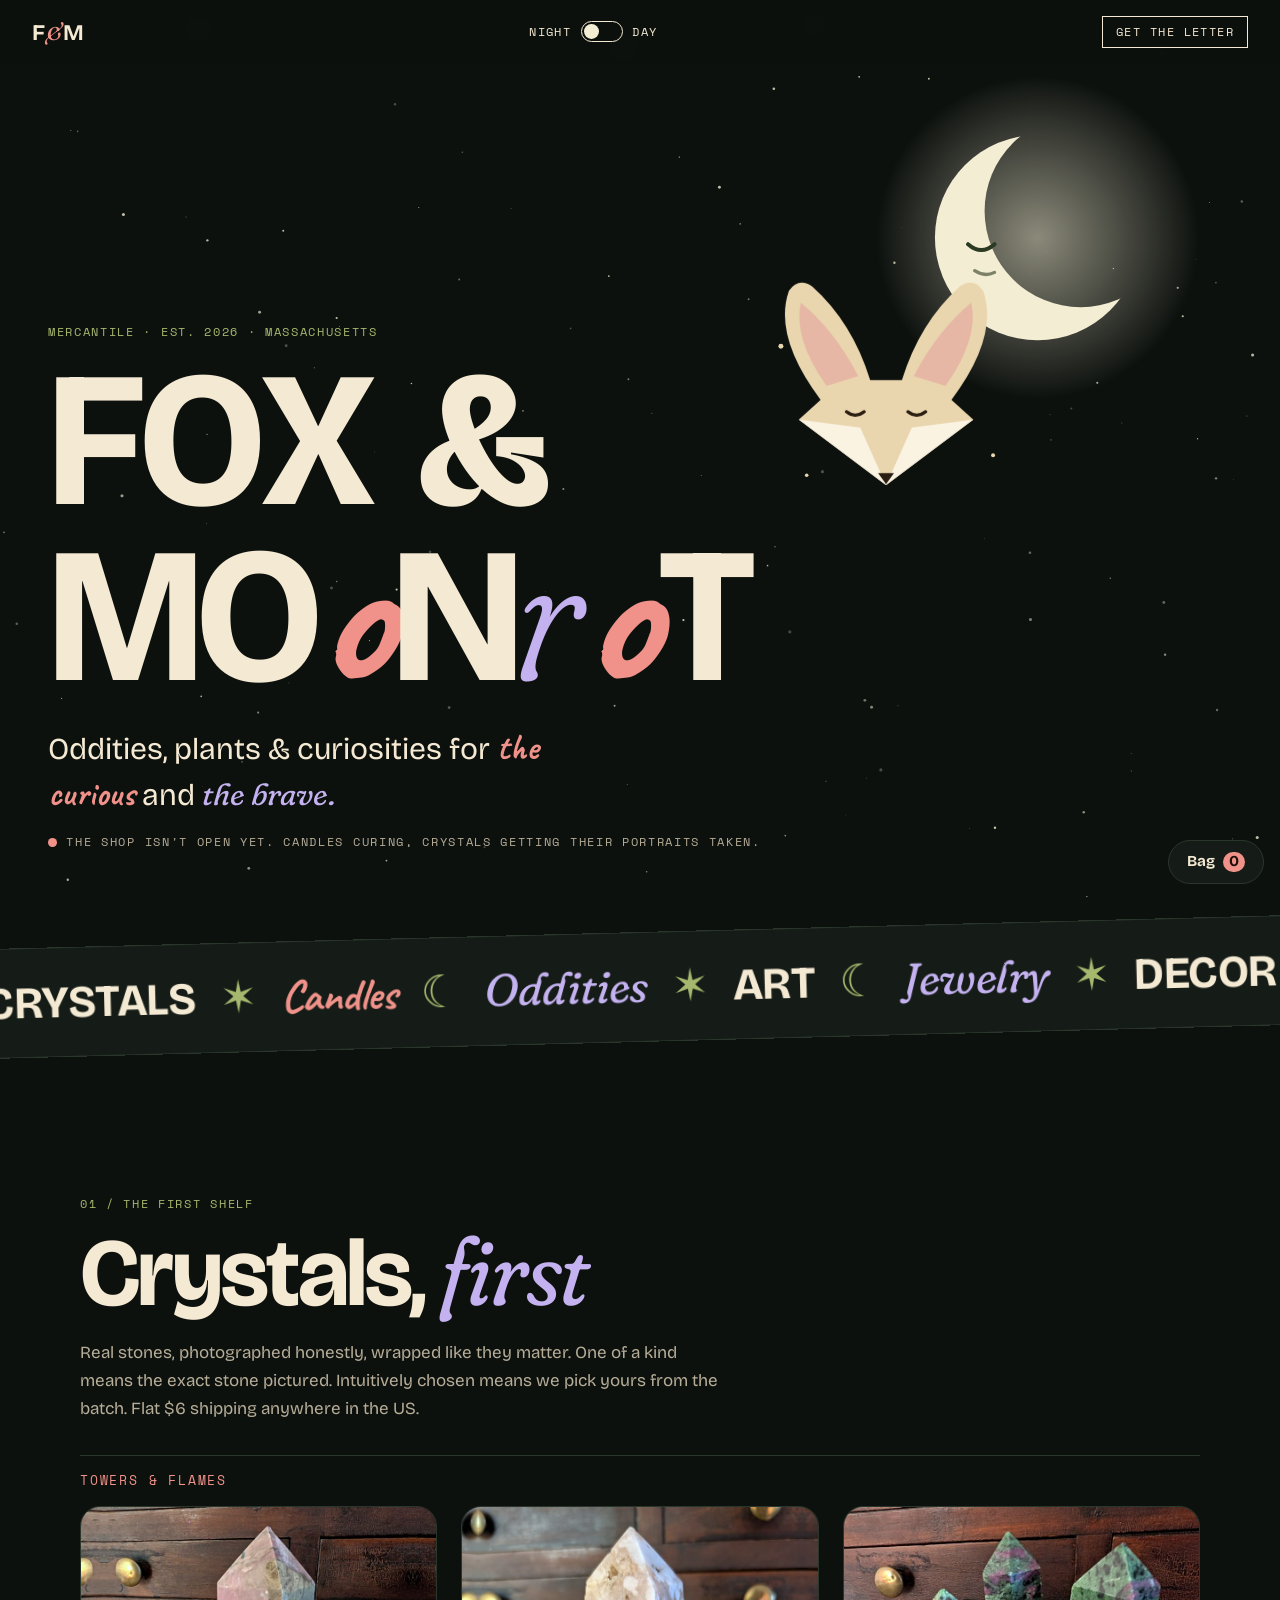
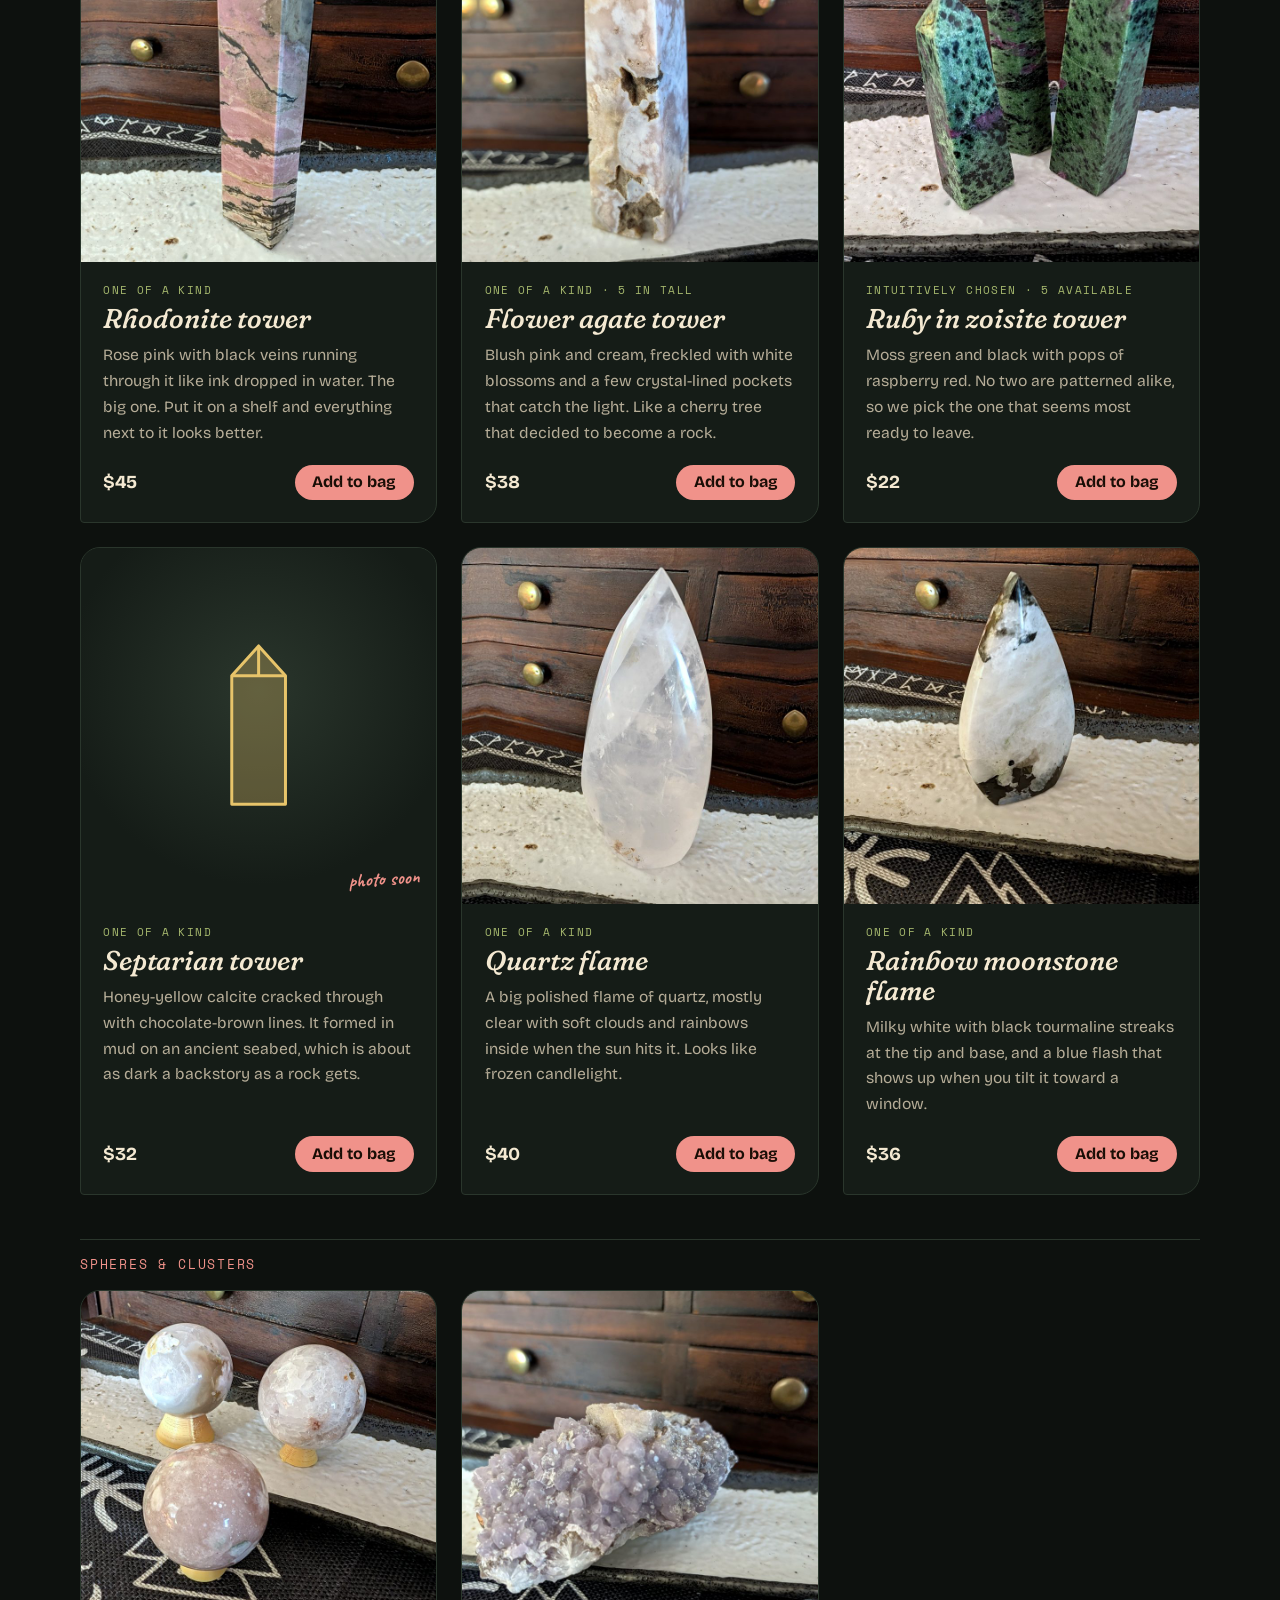
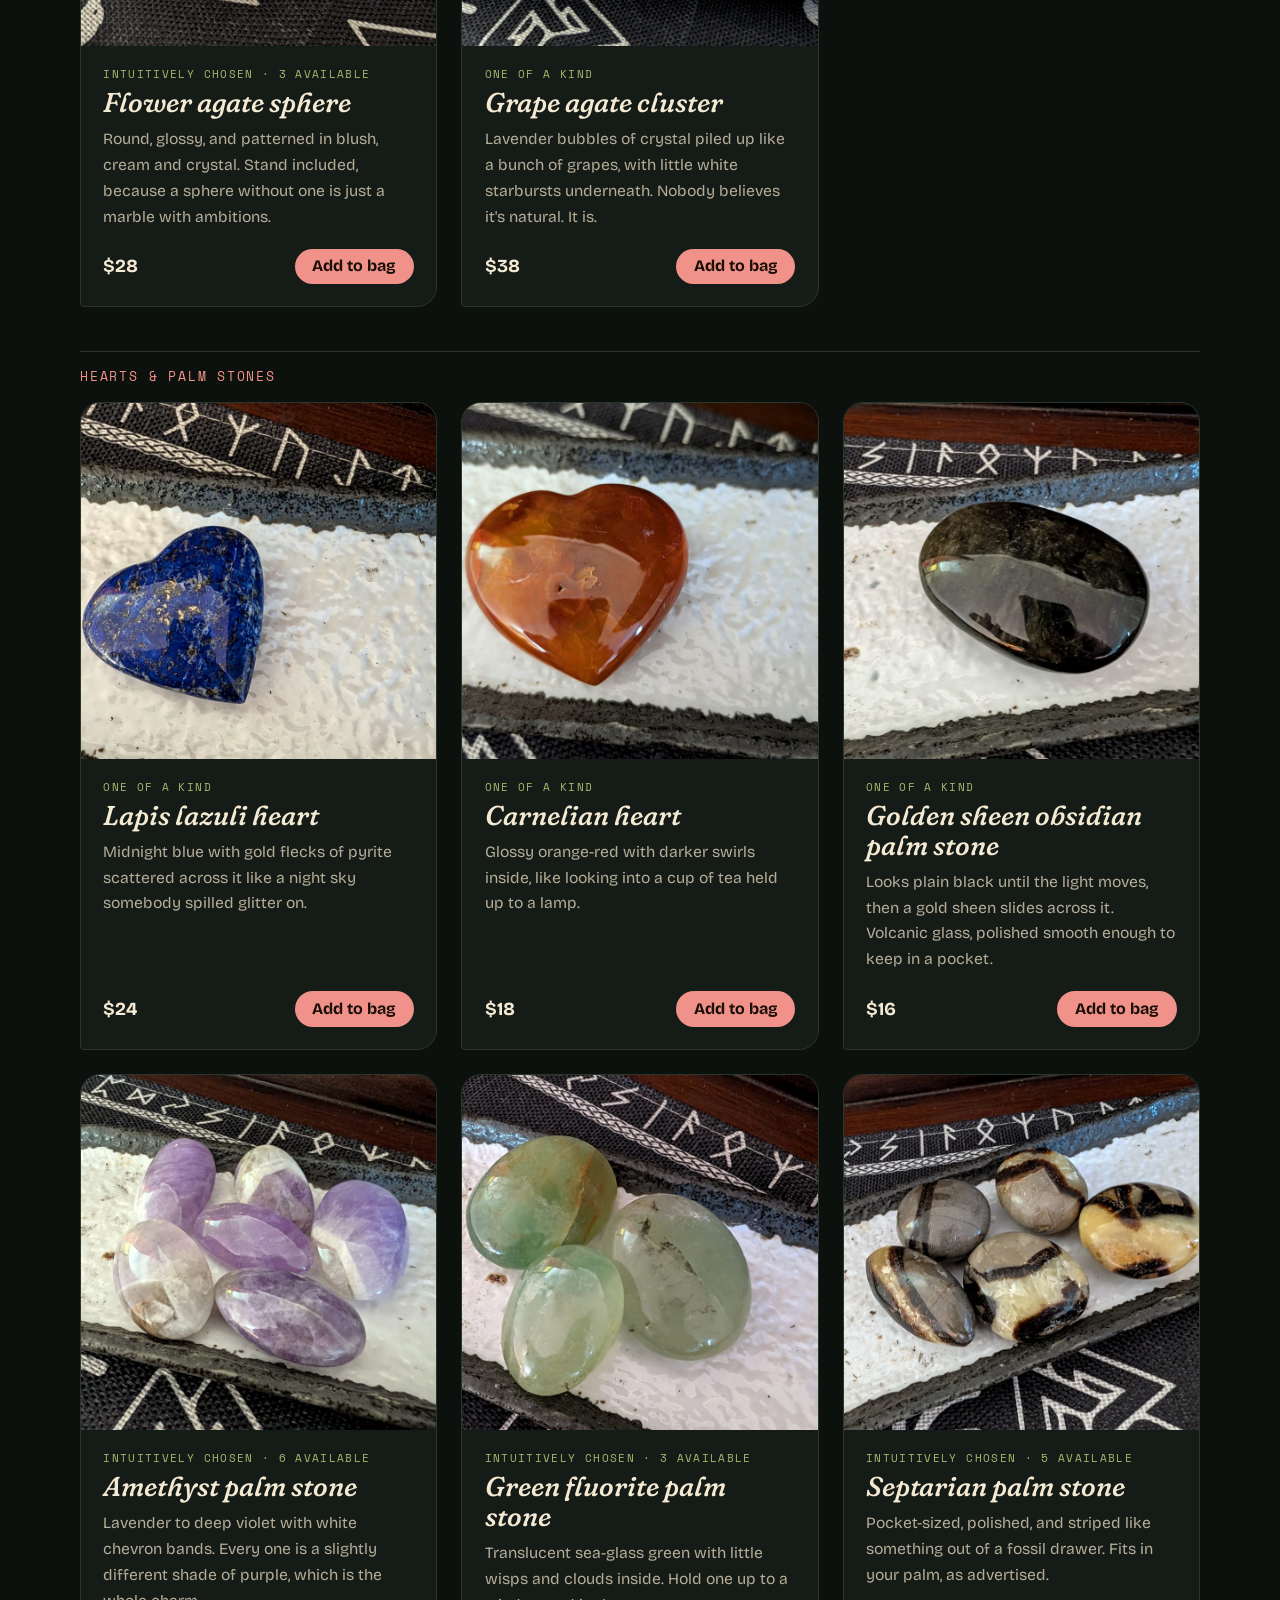
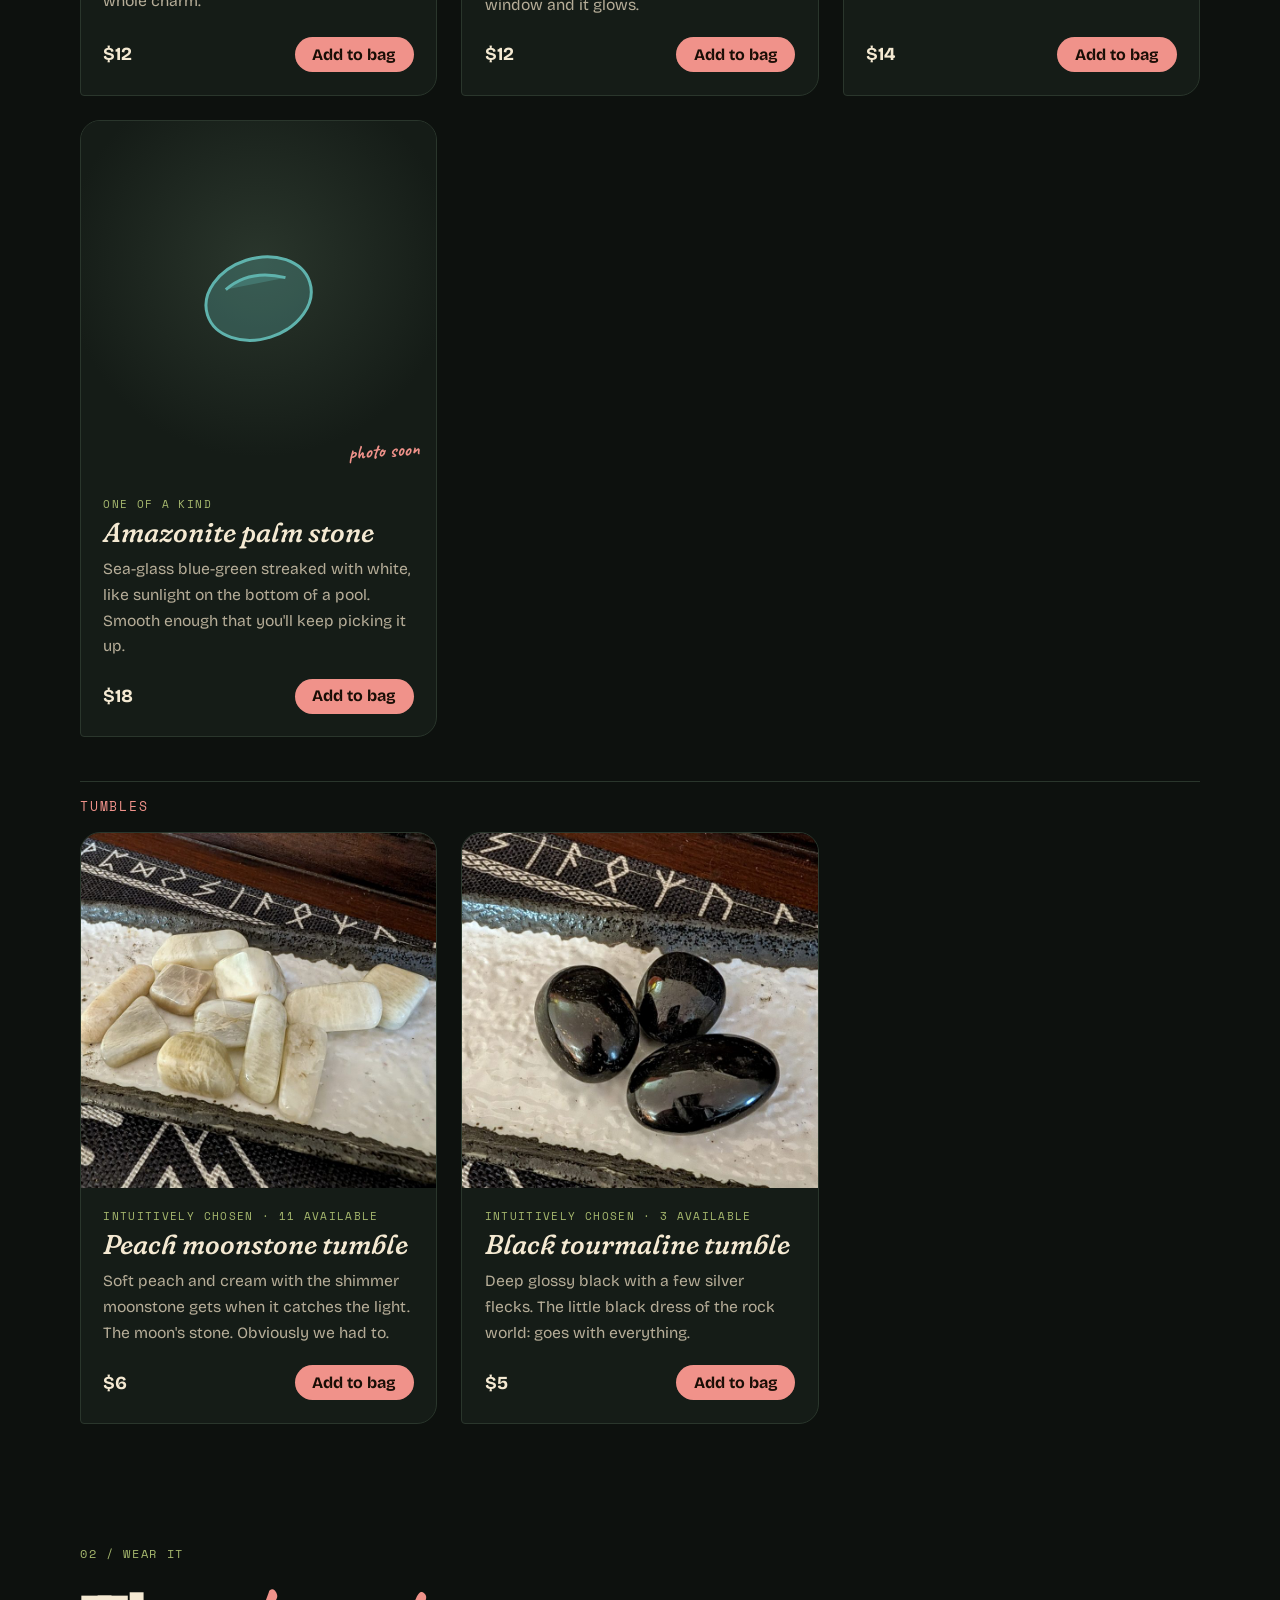
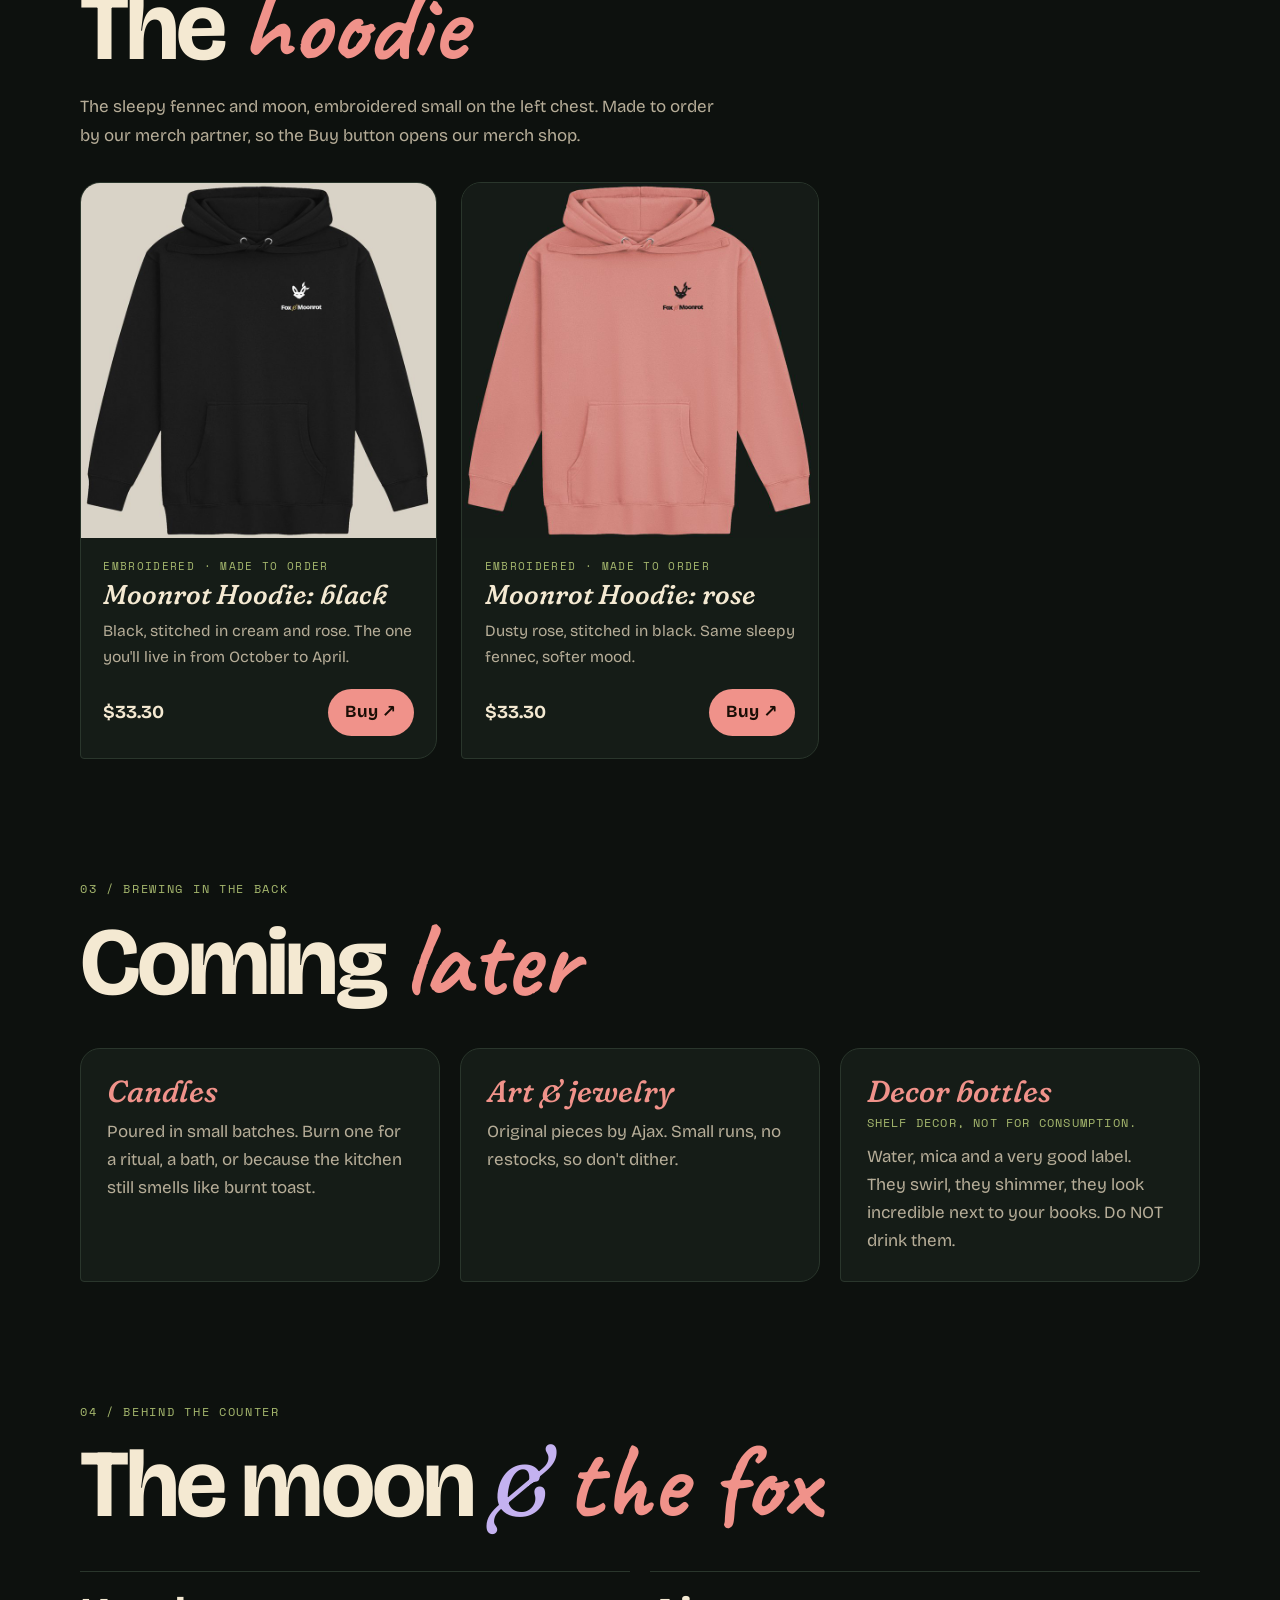
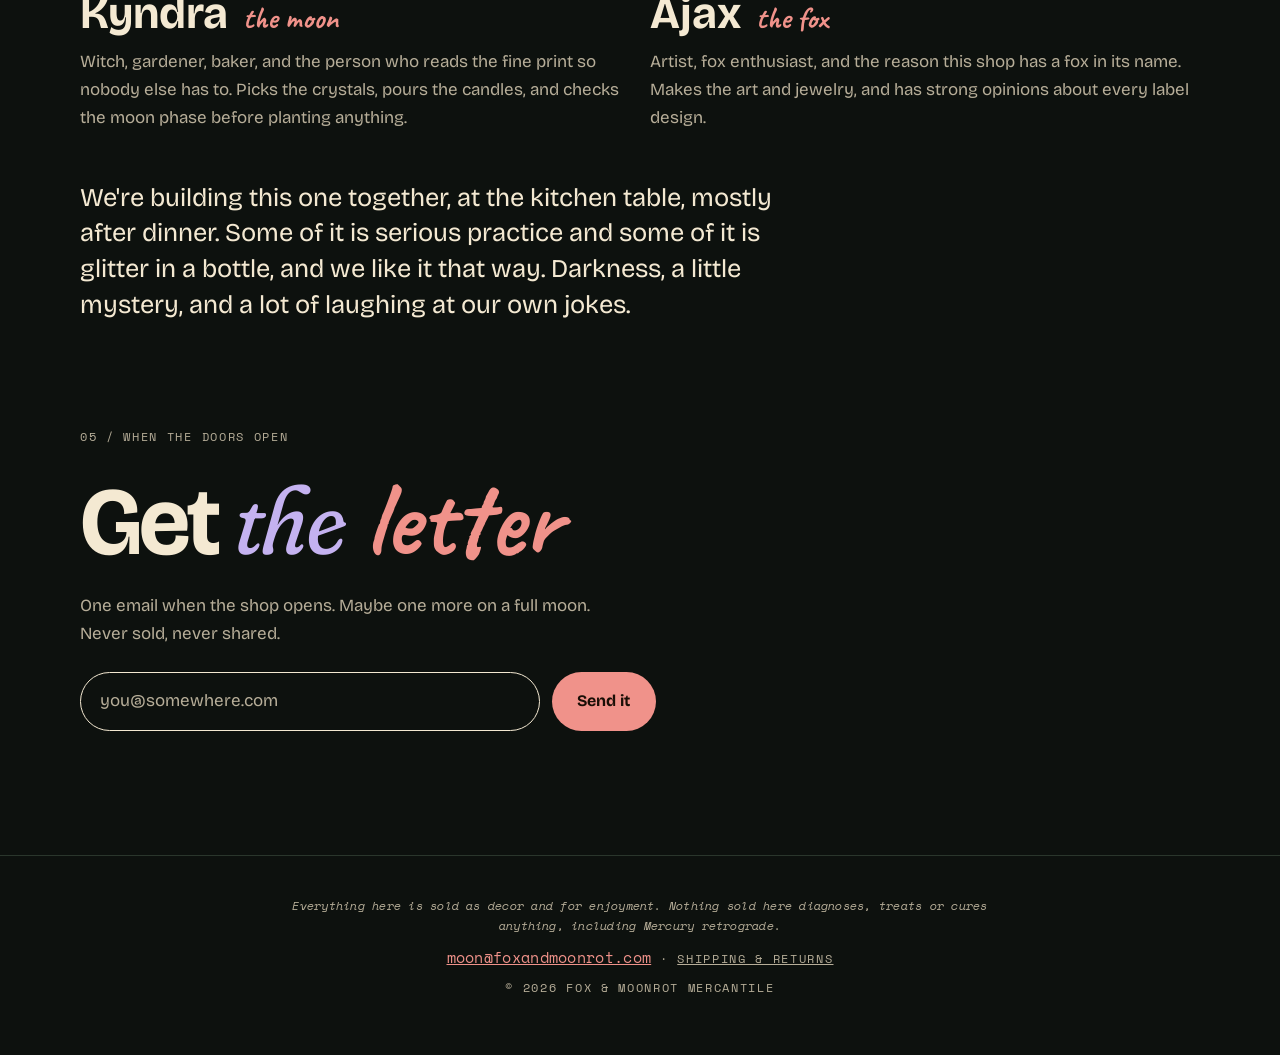
==== commit db8ac485: "Add shopping bag and Stripe Checkout Bag drawer on the shop, checkout.php builds a Stripe Checkout S" ====
--- a/site/index.html
+++ b/site/index.html
@@ -10,7 +10,7 @@
   <link rel="preconnect" href="https://fonts.googleapis.com">
   <link rel="preconnect" href="https://fonts.gstatic.com" crossorigin>
   <link href="https://fonts.googleapis.com/css2?family=Bricolage+Grotesque:opsz,wght@12..96,300..800&family=Caveat:wght@500;700&family=Fraunces:ital,opsz,wght,SOFT,WONK@1,9..144,300..700,100,1&family=Space+Mono:wght@400;700&display=swap" rel="stylesheet">
-  <link rel="stylesheet" href="styles.css?v=10">
+  <link rel="stylesheet" href="styles.css?v=11">
   <script>
     try { const t = localStorage.getItem('fm-theme'); if (t) document.documentElement.dataset.theme = t; } catch (e) {}
   </script>
@@ -85,7 +85,7 @@
       <!-- shop:start -->
       <h3 class="shelf">Towers &amp; flames</h3>
       <div class="products">
-        <article class="product reveal">
+        <article class="product reveal" data-id="rhodonite-tower">
           <div class="shot">
             <img src="img/rhodonite-tower.jpg" alt="Tall pink rhodonite tower with black veins" width="800" height="800" loading="lazy">
             <img class="alt" src="img/rhodonite-tower-2.jpg" alt="" width="800" height="800" loading="lazy">
@@ -94,10 +94,10 @@
             <p class="kind">One of a kind</p>
             <h3>Rhodonite tower</h3>
             <p>Rose pink with black veins running through it like ink dropped in water. The big one. Put it on a shelf and everything next to it looks better.</p>
-            <div class="buyrow"><span class="price">$45</span><span class="buy off">Checkout soon</span></div>
-          </div>
-        </article>
-        <article class="product reveal">
+            <div class="buyrow"><span class="price">$45</span><button class="buy add" type="button" data-id="rhodonite-tower">Add to bag</button></div>
+          </div>
+        </article>
+        <article class="product reveal" data-id="flower-agate-tower">
           <div class="shot">
             <img src="img/flower-agate-tower.jpg" alt="Pale pink and white flower agate tower with small crystal pockets" width="800" height="800" loading="lazy">
             <img class="alt" src="img/flower-agate-tower-2.jpg" alt="" width="800" height="800" loading="lazy">
@@ -106,10 +106,10 @@
             <p class="kind">One of a kind &middot; 5 in tall</p>
             <h3>Flower agate tower</h3>
             <p>Blush pink and cream, freckled with white blossoms and a few crystal-lined pockets that catch the light. Like a cherry tree that decided to become a rock.</p>
-            <div class="buyrow"><span class="price">$38</span><span class="buy off">Checkout soon</span></div>
-          </div>
-        </article>
-        <article class="product reveal">
+            <div class="buyrow"><span class="price">$38</span><button class="buy add" type="button" data-id="flower-agate-tower">Add to bag</button></div>
+          </div>
+        </article>
+        <article class="product reveal" data-id="ruby-in-zoisite-tower">
           <div class="shot">
             <img src="img/ruby-zoisite-towers.jpg" alt="Green and black ruby in zoisite towers with raspberry pink patches" width="800" height="800" loading="lazy">
             <img class="alt" src="img/ruby-zoisite-towers-2.jpg" alt="" width="800" height="800" loading="lazy">
@@ -118,10 +118,10 @@
             <p class="kind">Intuitively chosen &middot; 5 available</p>
             <h3>Ruby in zoisite tower</h3>
             <p>Moss green and black with pops of raspberry red. No two are patterned alike, so we pick the one that seems most ready to leave.</p>
-            <div class="buyrow"><span class="price">$22</span><span class="buy off">Checkout soon</span></div>
-          </div>
-        </article>
-        <article class="product reveal">
+            <div class="buyrow"><span class="price">$22</span><button class="buy add" type="button" data-id="ruby-in-zoisite-tower">Add to bag</button></div>
+          </div>
+        </article>
+        <article class="product reveal" data-id="septarian-tower">
           <div class="shot">
             <svg class="ph" viewBox="0 0 100 120" aria-hidden="true" style="--tint:#e7c46a"><path d="M50 6 L68 26 L68 112 L32 112 L32 26 Z"/><path d="M32 26 H68 M50 6 V26"/></svg>
             <span class="soon">photo soon</span>
@@ -130,10 +130,10 @@
             <p class="kind">One of a kind</p>
             <h3>Septarian tower</h3>
             <p>Honey-yellow calcite cracked through with chocolate-brown lines. It formed in mud on an ancient seabed, which is about as dark a backstory as a rock gets.</p>
-            <div class="buyrow"><span class="price">$32</span><span class="buy off">Checkout soon</span></div>
-          </div>
-        </article>
-        <article class="product reveal">
+            <div class="buyrow"><span class="price">$32</span><button class="buy add" type="button" data-id="septarian-tower">Add to bag</button></div>
+          </div>
+        </article>
+        <article class="product reveal" data-id="quartz-flame">
           <div class="shot">
             <img src="img/quartz-flame.jpg" alt="Large polished clear quartz flame with a faint pink glow" width="800" height="800" loading="lazy">
           </div>
@@ -141,10 +141,10 @@
             <p class="kind">One of a kind</p>
             <h3>Quartz flame</h3>
             <p>A big polished flame of quartz, mostly clear with soft clouds and rainbows inside when the sun hits it. Looks like frozen candlelight.</p>
-            <div class="buyrow"><span class="price">$40</span><span class="buy off">Checkout soon</span></div>
-          </div>
-        </article>
-        <article class="product reveal">
+            <div class="buyrow"><span class="price">$40</span><button class="buy add" type="button" data-id="quartz-flame">Add to bag</button></div>
+          </div>
+        </article>
+        <article class="product reveal" data-id="rainbow-moonstone-flame">
           <div class="shot">
             <img src="img/rainbow-moonstone-flame.jpg" alt="White rainbow moonstone flame with black tourmaline patches" width="800" height="800" loading="lazy">
           </div>
@@ -152,13 +152,13 @@
             <p class="kind">One of a kind</p>
             <h3>Rainbow moonstone flame</h3>
             <p>Milky white with black tourmaline streaks at the tip and base, and a blue flash that shows up when you tilt it toward a window.</p>
-            <div class="buyrow"><span class="price">$36</span><span class="buy off">Checkout soon</span></div>
+            <div class="buyrow"><span class="price">$36</span><button class="buy add" type="button" data-id="rainbow-moonstone-flame">Add to bag</button></div>
           </div>
         </article>
       </div>
       <h3 class="shelf">Spheres &amp; clusters</h3>
       <div class="products">
-        <article class="product reveal">
+        <article class="product reveal" data-id="flower-agate-sphere">
           <div class="shot">
             <img src="img/flower-agate-spheres.jpg" alt="Three flower agate spheres on small stands" width="800" height="800" loading="lazy">
           </div>
@@ -166,10 +166,10 @@
             <p class="kind">Intuitively chosen &middot; 3 available</p>
             <h3>Flower agate sphere</h3>
             <p>Round, glossy, and patterned in blush, cream and crystal. Stand included, because a sphere without one is just a marble with ambitions.</p>
-            <div class="buyrow"><span class="price">$28</span><span class="buy off">Checkout soon</span></div>
-          </div>
-        </article>
-        <article class="product reveal">
+            <div class="buyrow"><span class="price">$28</span><button class="buy add" type="button" data-id="flower-agate-sphere">Add to bag</button></div>
+          </div>
+        </article>
+        <article class="product reveal" data-id="grape-agate-cluster">
           <div class="shot">
             <img src="img/grape-agate-cluster.jpg" alt="Lavender grape agate cluster with tiny round crystal bubbles" width="800" height="800" loading="lazy">
             <img class="alt" src="img/grape-agate-cluster-2.jpg" alt="" width="800" height="800" loading="lazy">
@@ -178,13 +178,13 @@
             <p class="kind">One of a kind</p>
             <h3>Grape agate cluster</h3>
             <p>Lavender bubbles of crystal piled up like a bunch of grapes, with little white starbursts underneath. Nobody believes it&#x27;s natural. It is.</p>
-            <div class="buyrow"><span class="price">$38</span><span class="buy off">Checkout soon</span></div>
+            <div class="buyrow"><span class="price">$38</span><button class="buy add" type="button" data-id="grape-agate-cluster">Add to bag</button></div>
           </div>
         </article>
       </div>
       <h3 class="shelf">Hearts &amp; palm stones</h3>
       <div class="products">
-        <article class="product reveal">
+        <article class="product reveal" data-id="lapis-lazuli-heart">
           <div class="shot">
             <img src="img/lapis-heart.jpg" alt="Deep blue lapis lazuli heart with gold pyrite flecks" width="800" height="800" loading="lazy">
             <img class="alt" src="img/lapis-heart-2.jpg" alt="" width="800" height="800" loading="lazy">
@@ -193,10 +193,10 @@
             <p class="kind">One of a kind</p>
             <h3>Lapis lazuli heart</h3>
             <p>Midnight blue with gold flecks of pyrite scattered across it like a night sky somebody spilled glitter on.</p>
-            <div class="buyrow"><span class="price">$24</span><span class="buy off">Checkout soon</span></div>
-          </div>
-        </article>
-        <article class="product reveal">
+            <div class="buyrow"><span class="price">$24</span><button class="buy add" type="button" data-id="lapis-lazuli-heart">Add to bag</button></div>
+          </div>
+        </article>
+        <article class="product reveal" data-id="carnelian-heart">
           <div class="shot">
             <img src="img/carnelian-heart.jpg" alt="Glossy orange-red carnelian heart" width="800" height="800" loading="lazy">
             <img class="alt" src="img/carnelian-heart-2.jpg" alt="" width="800" height="800" loading="lazy">
@@ -205,10 +205,10 @@
             <p class="kind">One of a kind</p>
             <h3>Carnelian heart</h3>
             <p>Glossy orange-red with darker swirls inside, like looking into a cup of tea held up to a lamp.</p>
-            <div class="buyrow"><span class="price">$18</span><span class="buy off">Checkout soon</span></div>
-          </div>
-        </article>
-        <article class="product reveal">
+            <div class="buyrow"><span class="price">$18</span><button class="buy add" type="button" data-id="carnelian-heart">Add to bag</button></div>
+          </div>
+        </article>
+        <article class="product reveal" data-id="golden-sheen-obsidian-palm-stone">
           <div class="shot">
             <img src="img/golden-sheen-obsidian-palm.jpg" alt="Black golden sheen obsidian palm stone with a gold shimmer" width="800" height="800" loading="lazy">
           </div>
@@ -216,10 +216,10 @@
             <p class="kind">One of a kind</p>
             <h3>Golden sheen obsidian palm stone</h3>
             <p>Looks plain black until the light moves, then a gold sheen slides across it. Volcanic glass, polished smooth enough to keep in a pocket.</p>
-            <div class="buyrow"><span class="price">$16</span><span class="buy off">Checkout soon</span></div>
-          </div>
-        </article>
-        <article class="product reveal">
+            <div class="buyrow"><span class="price">$16</span><button class="buy add" type="button" data-id="golden-sheen-obsidian-palm-stone">Add to bag</button></div>
+          </div>
+        </article>
+        <article class="product reveal" data-id="amethyst-palm-stone">
           <div class="shot">
             <img src="img/amethyst-palm-stones.jpg" alt="Six polished amethyst palm stones in lavender and white" width="800" height="800" loading="lazy">
           </div>
@@ -227,10 +227,10 @@
             <p class="kind">Intuitively chosen &middot; 6 available</p>
             <h3>Amethyst palm stone</h3>
             <p>Lavender to deep violet with white chevron bands. Every one is a slightly different shade of purple, which is the whole charm.</p>
-            <div class="buyrow"><span class="price">$12</span><span class="buy off">Checkout soon</span></div>
-          </div>
-        </article>
-        <article class="product reveal">
+            <div class="buyrow"><span class="price">$12</span><button class="buy add" type="button" data-id="amethyst-palm-stone">Add to bag</button></div>
+          </div>
+        </article>
+        <article class="product reveal" data-id="green-fluorite-palm-stone">
           <div class="shot">
             <img src="img/green-fluorite-palm-stones.jpg" alt="Three translucent green fluorite palm stones" width="800" height="800" loading="lazy">
           </div>
@@ -238,10 +238,10 @@
             <p class="kind">Intuitively chosen &middot; 3 available</p>
             <h3>Green fluorite palm stone</h3>
             <p>Translucent sea-glass green with little wisps and clouds inside. Hold one up to a window and it glows.</p>
-            <div class="buyrow"><span class="price">$12</span><span class="buy off">Checkout soon</span></div>
-          </div>
-        </article>
-        <article class="product reveal">
+            <div class="buyrow"><span class="price">$12</span><button class="buy add" type="button" data-id="green-fluorite-palm-stone">Add to bag</button></div>
+          </div>
+        </article>
+        <article class="product reveal" data-id="septarian-palm-stone">
           <div class="shot">
             <img src="img/septarian-palm-stones.jpg" alt="Five polished septarian palm stones in yellow, gray and brown" width="800" height="800" loading="lazy">
           </div>
@@ -249,10 +249,10 @@
             <p class="kind">Intuitively chosen &middot; 5 available</p>
             <h3>Septarian palm stone</h3>
             <p>Pocket-sized, polished, and striped like something out of a fossil drawer. Fits in your palm, as advertised.</p>
-            <div class="buyrow"><span class="price">$14</span><span class="buy off">Checkout soon</span></div>
-          </div>
-        </article>
-        <article class="product reveal">
+            <div class="buyrow"><span class="price">$14</span><button class="buy add" type="button" data-id="septarian-palm-stone">Add to bag</button></div>
+          </div>
+        </article>
+        <article class="product reveal" data-id="amazonite-palm-stone">
           <div class="shot">
             <svg class="ph" viewBox="0 0 100 120" aria-hidden="true" style="--tint:#5fb3ad"><ellipse cx="50" cy="60" rx="36" ry="27" transform="rotate(-18 50 60)"/><path d="M28 54 q16 -14 40 -8" /></svg>
             <span class="soon">photo soon</span>
@@ -261,13 +261,13 @@
             <p class="kind">One of a kind</p>
             <h3>Amazonite palm stone</h3>
             <p>Sea-glass blue-green streaked with white, like sunlight on the bottom of a pool. Smooth enough that you&#x27;ll keep picking it up.</p>
-            <div class="buyrow"><span class="price">$18</span><span class="buy off">Checkout soon</span></div>
+            <div class="buyrow"><span class="price">$18</span><button class="buy add" type="button" data-id="amazonite-palm-stone">Add to bag</button></div>
           </div>
         </article>
       </div>
       <h3 class="shelf">Tumbles</h3>
       <div class="products">
-        <article class="product reveal">
+        <article class="product reveal" data-id="peach-moonstone-tumble">
           <div class="shot">
             <img src="img/peach-moonstone-tumbles.jpg" alt="A pile of tumbled peach and cream moonstones" width="800" height="800" loading="lazy">
             <img class="alt" src="img/peach-moonstone-tumbles-2.jpg" alt="" width="800" height="800" loading="lazy">
@@ -276,10 +276,10 @@
             <p class="kind">Intuitively chosen &middot; 11 available</p>
             <h3>Peach moonstone tumble</h3>
             <p>Soft peach and cream with the shimmer moonstone gets when it catches the light. The moon&#x27;s stone. Obviously we had to.</p>
-            <div class="buyrow"><span class="price">$6</span><span class="buy off">Checkout soon</span></div>
-          </div>
-        </article>
-        <article class="product reveal">
+            <div class="buyrow"><span class="price">$6</span><button class="buy add" type="button" data-id="peach-moonstone-tumble">Add to bag</button></div>
+          </div>
+        </article>
+        <article class="product reveal" data-id="black-tourmaline-tumble">
           <div class="shot">
             <img src="img/black-tourmaline-tumbles.jpg" alt="Three glossy black tourmaline tumbled stones" width="800" height="800" loading="lazy">
           </div>
@@ -287,7 +287,7 @@
             <p class="kind">Intuitively chosen &middot; 3 available</p>
             <h3>Black tourmaline tumble</h3>
             <p>Deep glossy black with a few silver flecks. The little black dress of the rock world: goes with everything.</p>
-            <div class="buyrow"><span class="price">$5</span><span class="buy off">Checkout soon</span></div>
+            <div class="buyrow"><span class="price">$5</span><button class="buy add" type="button" data-id="black-tourmaline-tumble">Add to bag</button></div>
           </div>
         </article>
       </div>      <!-- shop:end -->
@@ -375,10 +375,11 @@
 
   <footer>
     <p class="fine">Everything here is sold as decor and for enjoyment. Nothing sold here diagnoses, treats or cures anything, including Mercury retrograde.</p>
-    <p><a class="mail" href="mailto:moon@foxandmoonrot.com">moon@foxandmoonrot.com</a></p>
+    <p><a class="mail" href="mailto:moon@foxandmoonrot.com">moon@foxandmoonrot.com</a> &middot; <a href="policies.html">Shipping &amp; returns</a></p>
     <p>&copy; 2026 Fox &amp; Moonrot Mercantile</p>
   </footer>
 
-  <script src="main.js?v=10" defer></script>
+  <script src="main.js?v=11" defer></script>
+  <script src="shop.js?v=11" defer></script>
 </body>
 </html>
--- a/site/styles.css
+++ b/site/styles.css
@@ -232,6 +232,52 @@
 .buy { white-space: nowrap; background: var(--rose); color: #1a0e06; border-radius: 2rem; padding: .6rem 1.1rem; font-weight: 700; text-decoration: none; }
 .buy.off { background: transparent; color: var(--ink-dim); border: 1px dashed var(--line); font-weight: 500; font-size: .9rem; }
 
+button.buy { border: 0; font: 700 1rem/1 "Bricolage Grotesque", sans-serif; cursor: pointer; }
+button.buy:disabled { background: transparent; color: var(--ink-dim); border: 1px dashed var(--line); font-weight: 500; font-size: .9rem; cursor: default; }
+
+/* bag */
+.bag-tab {
+  position: fixed; right: 1rem; bottom: 1rem; z-index: 20;
+  background: var(--bg-2); color: var(--ink); border: 1px solid var(--line); border-radius: 2rem;
+  padding: .7rem 1.1rem; font: 700 .95rem/1 "Bricolage Grotesque", sans-serif; cursor: pointer;
+  display: flex; align-items: center; gap: .5rem;
+}
+.bag-tab.has { border-color: var(--rose); }
+.bag-count { background: var(--rose); color: #1a0e06; border-radius: 1rem; min-width: 1.4rem; padding: .15rem .4rem; text-align: center; }
+.bag {
+  position: fixed; top: 0; right: 0; bottom: 0; z-index: 30; width: min(24rem, 100vw);
+  background: var(--bg); border-left: 1px solid var(--line); display: flex; flex-direction: column;
+  box-shadow: -1rem 0 3rem rgba(0, 0, 0, .35);
+}
+.bag[hidden] { display: none; }
+.bag-head { display: flex; justify-content: space-between; align-items: center; padding: 1.25rem 1.25rem .5rem; }
+.bag-head h2 { font-size: 2.2rem; font-weight: 700; margin: 0; }
+.bag-x { background: none; border: 0; color: var(--ink); font-size: 2rem; line-height: 1; cursor: pointer; }
+.bag-list { list-style: none; margin: 0; padding: 0 1.25rem; overflow-y: auto; flex: 1; }
+.bag-list li { display: grid; grid-template-columns: 56px 1fr auto; gap: .8rem; align-items: center; padding: .8rem 0; border-bottom: 1px solid var(--line); }
+.bag-list img { border-radius: .4rem; object-fit: cover; }
+.bag-list .bag-empty { display: block; color: var(--ink-dim); border: 0; font-style: italic; }
+.bag-name { margin: 0; font-weight: 500; line-height: 1.25; }
+.bag-price { margin: 0; color: var(--ink-dim); font-size: .9rem; }
+.bag-qty { display: flex; align-items: center; gap: .5rem; }
+.bag-qty button { width: 1.8rem; height: 1.8rem; border-radius: 50%; border: 1px solid var(--line); background: none; color: var(--ink); cursor: pointer; }
+.bag-qty button:disabled { opacity: .35; cursor: default; }
+.bag-foot { padding: 1rem 1.25rem 1.5rem; border-top: 1px solid var(--line); }
+.bag-row { display: flex; justify-content: space-between; margin: .3rem 0; color: var(--ink-dim); }
+.bag-row.total { color: var(--ink); font-weight: 700; font-size: 1.15rem; margin-top: .6rem; }
+.bag-go { width: 100%; margin-top: 1rem; background: var(--rose); color: #1a0e06; border: 0; border-radius: 2rem; padding: .95rem; font: 700 1.05rem/1 "Bricolage Grotesque", sans-serif; cursor: pointer; }
+.bag-go:disabled { opacity: .5; cursor: default; }
+.bag-note { min-height: 1.2em; margin: .7rem 0 0; color: var(--rose); font-size: .9rem; }
+.bag-fine { margin: .4rem 0 0; font-size: .8rem; color: var(--ink-dim); }
+.bag-fine a, footer a { color: var(--ink-dim); }
+
+/* plain pages: policies, thanks */
+.page { position: relative; z-index: 1; max-width: 44rem; margin: 0 auto; padding: 7rem clamp(1rem, 4vw, 3rem) 2rem; }
+.page h1 { font-size: clamp(2.6rem, 8vw, 4.5rem); line-height: .95; letter-spacing: -.03em; margin: 0 0 2rem; }
+.page h2 { font-size: 1.6rem; margin: 2.5rem 0 .6rem; }
+.page p, .page li { color: var(--ink-dim); }
+.page a { color: var(--rose); }
+
 /* reveal */
 .reveal { opacity: 0; transform: translateY(28px); transition: opacity .9s ease, transform .9s cubic-bezier(.2, .8, .2, 1); }
 .reveal.in { opacity: 1; transform: none; }
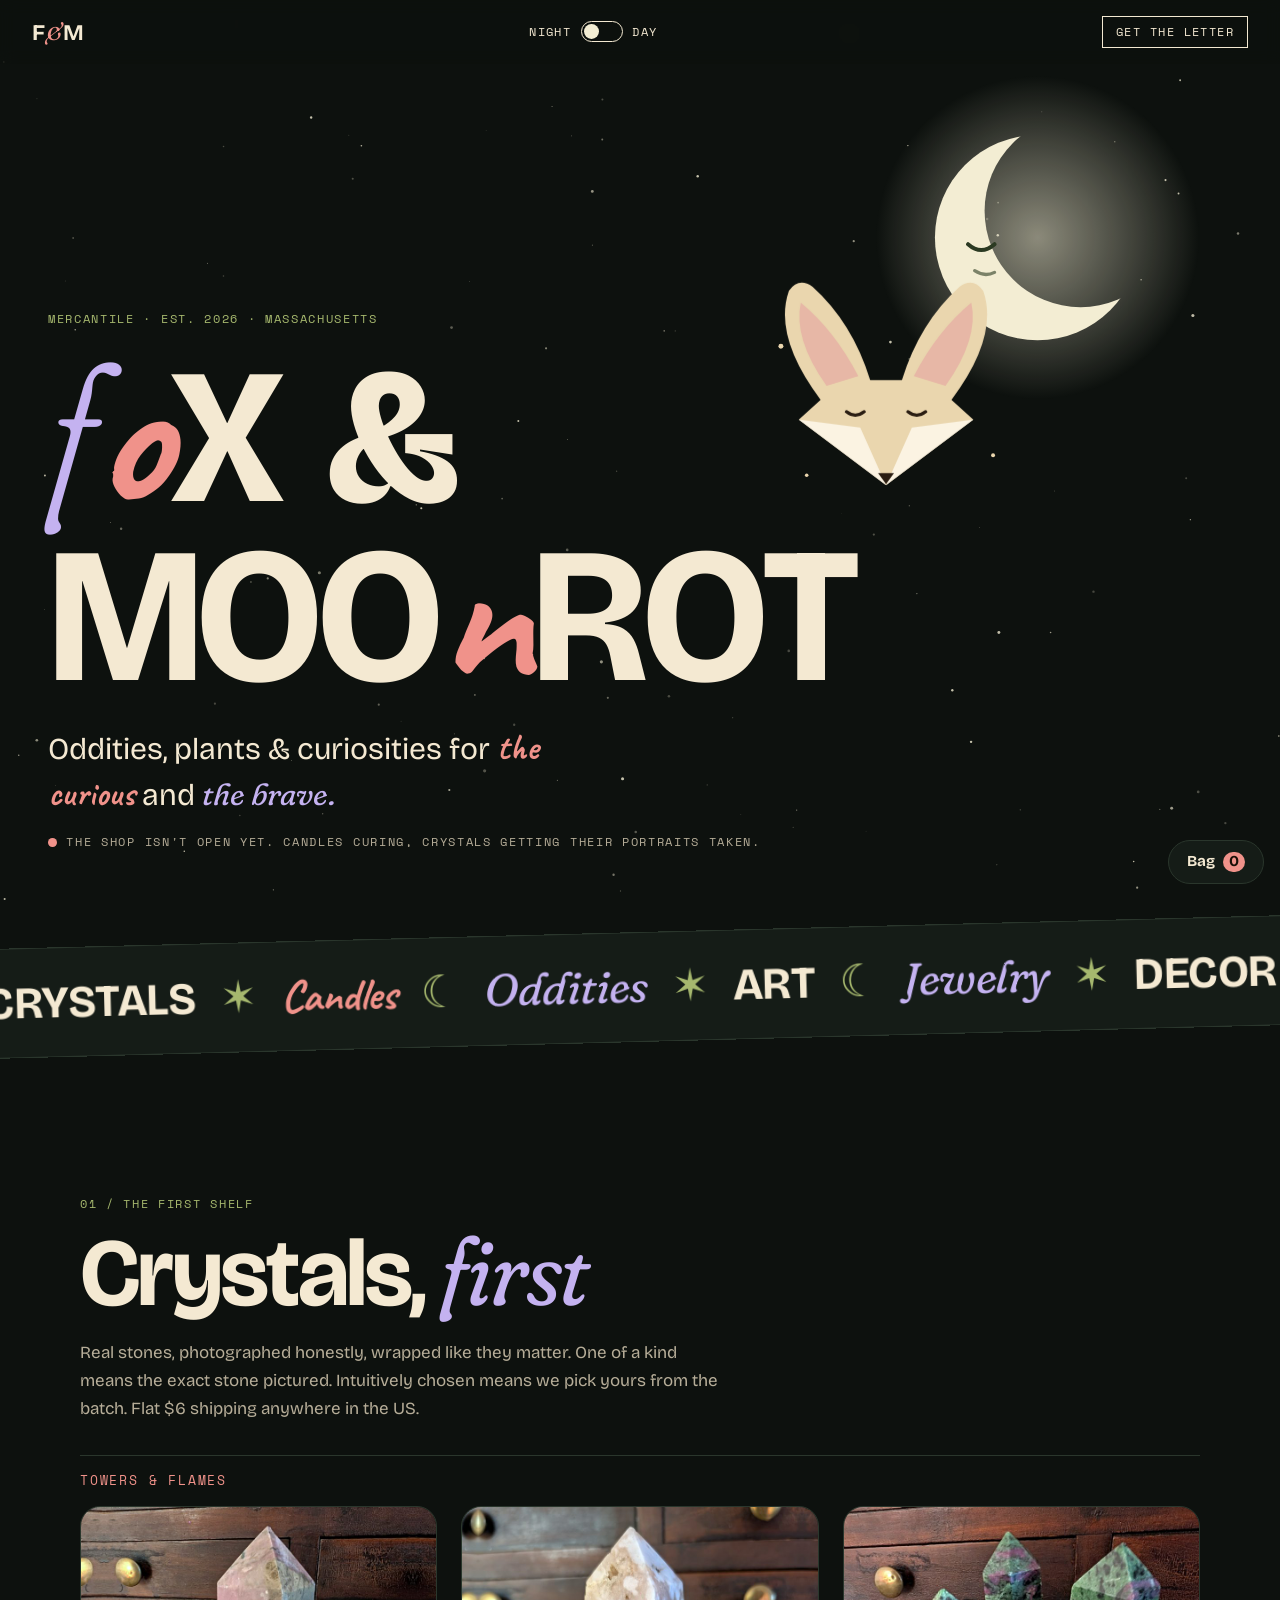
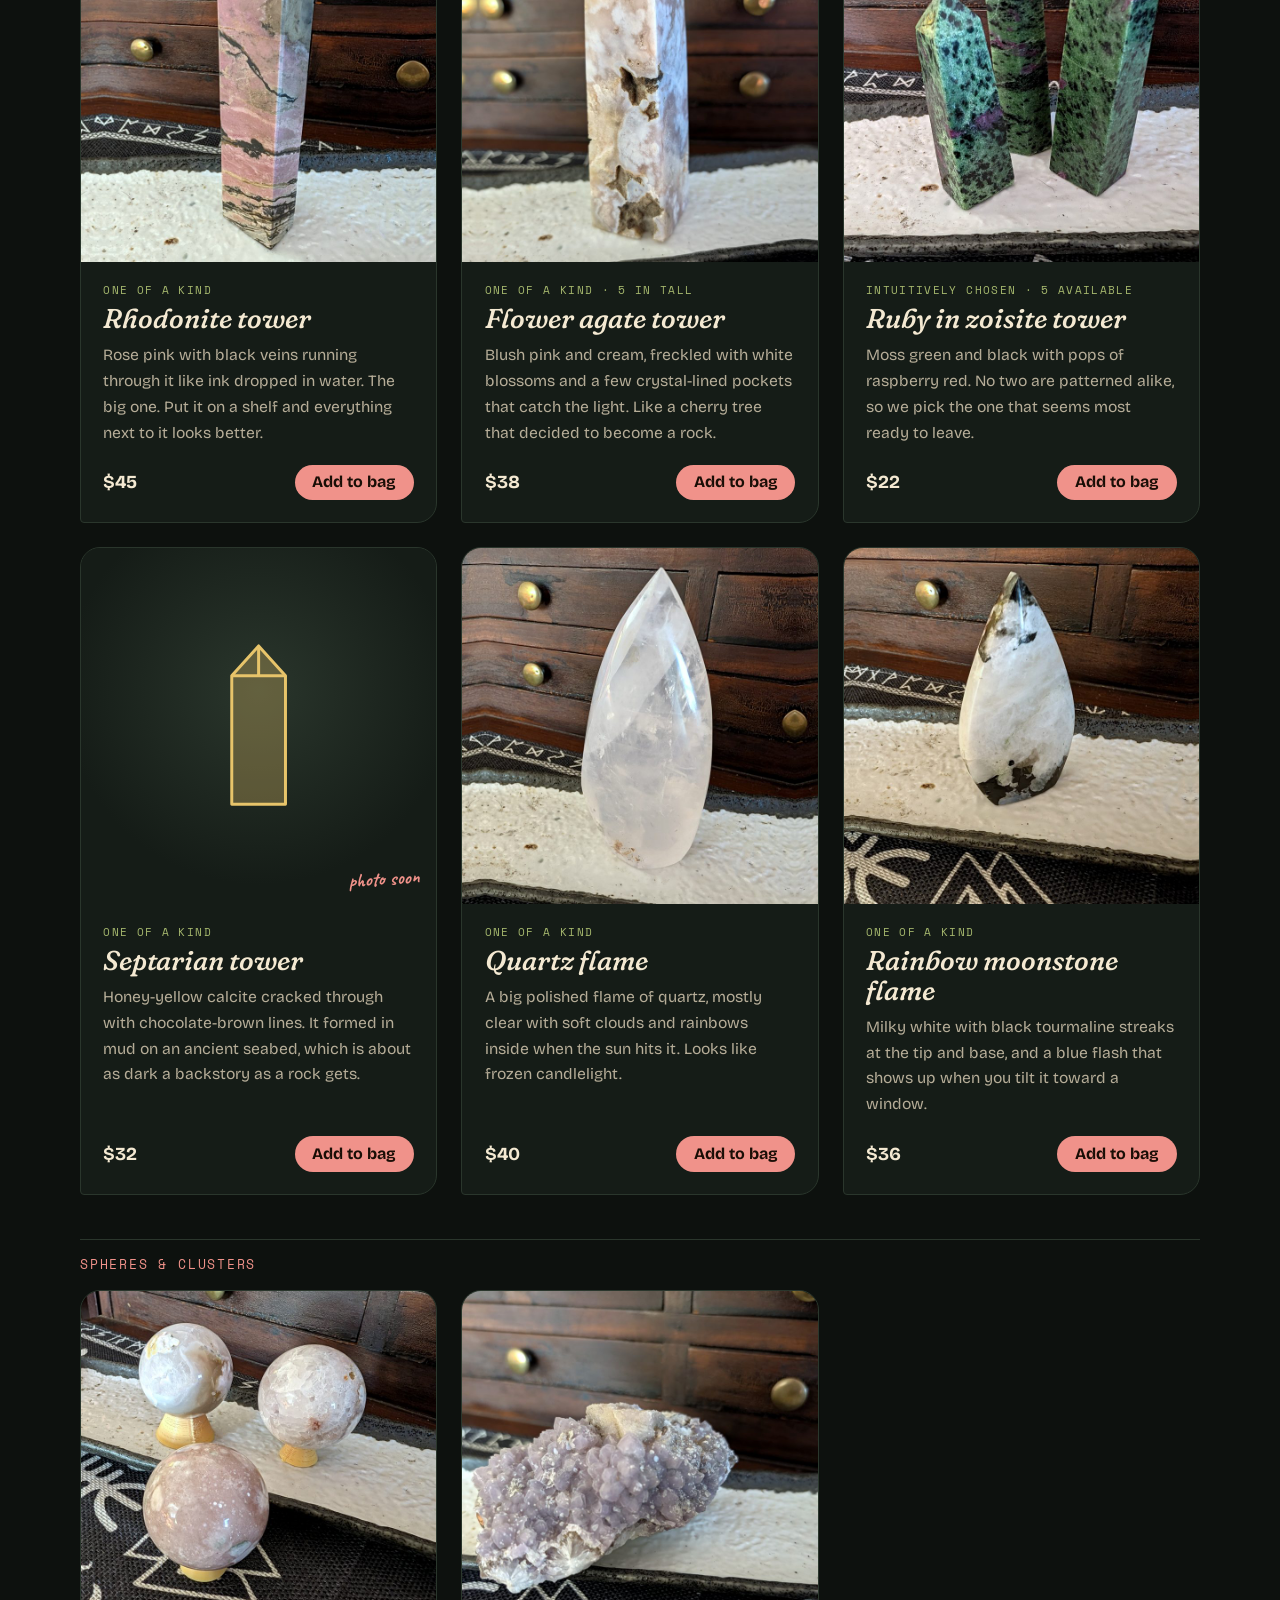
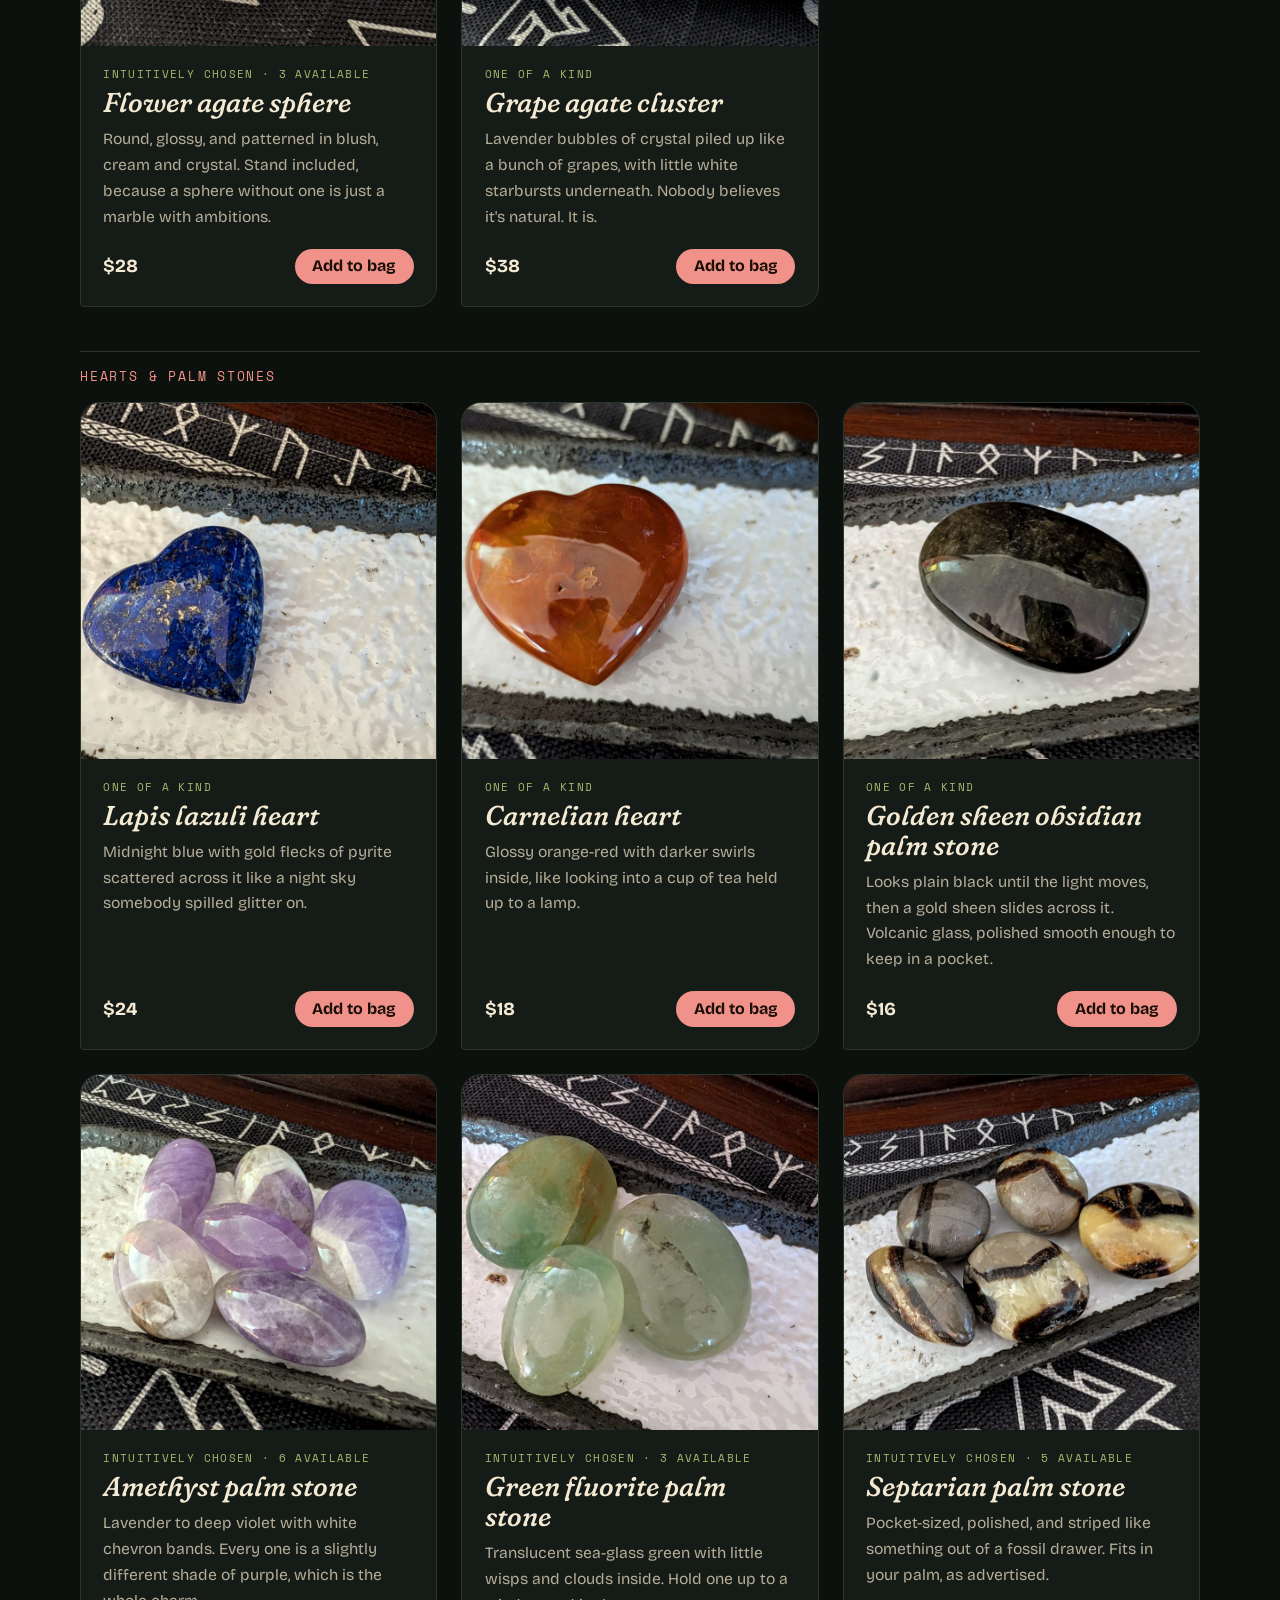
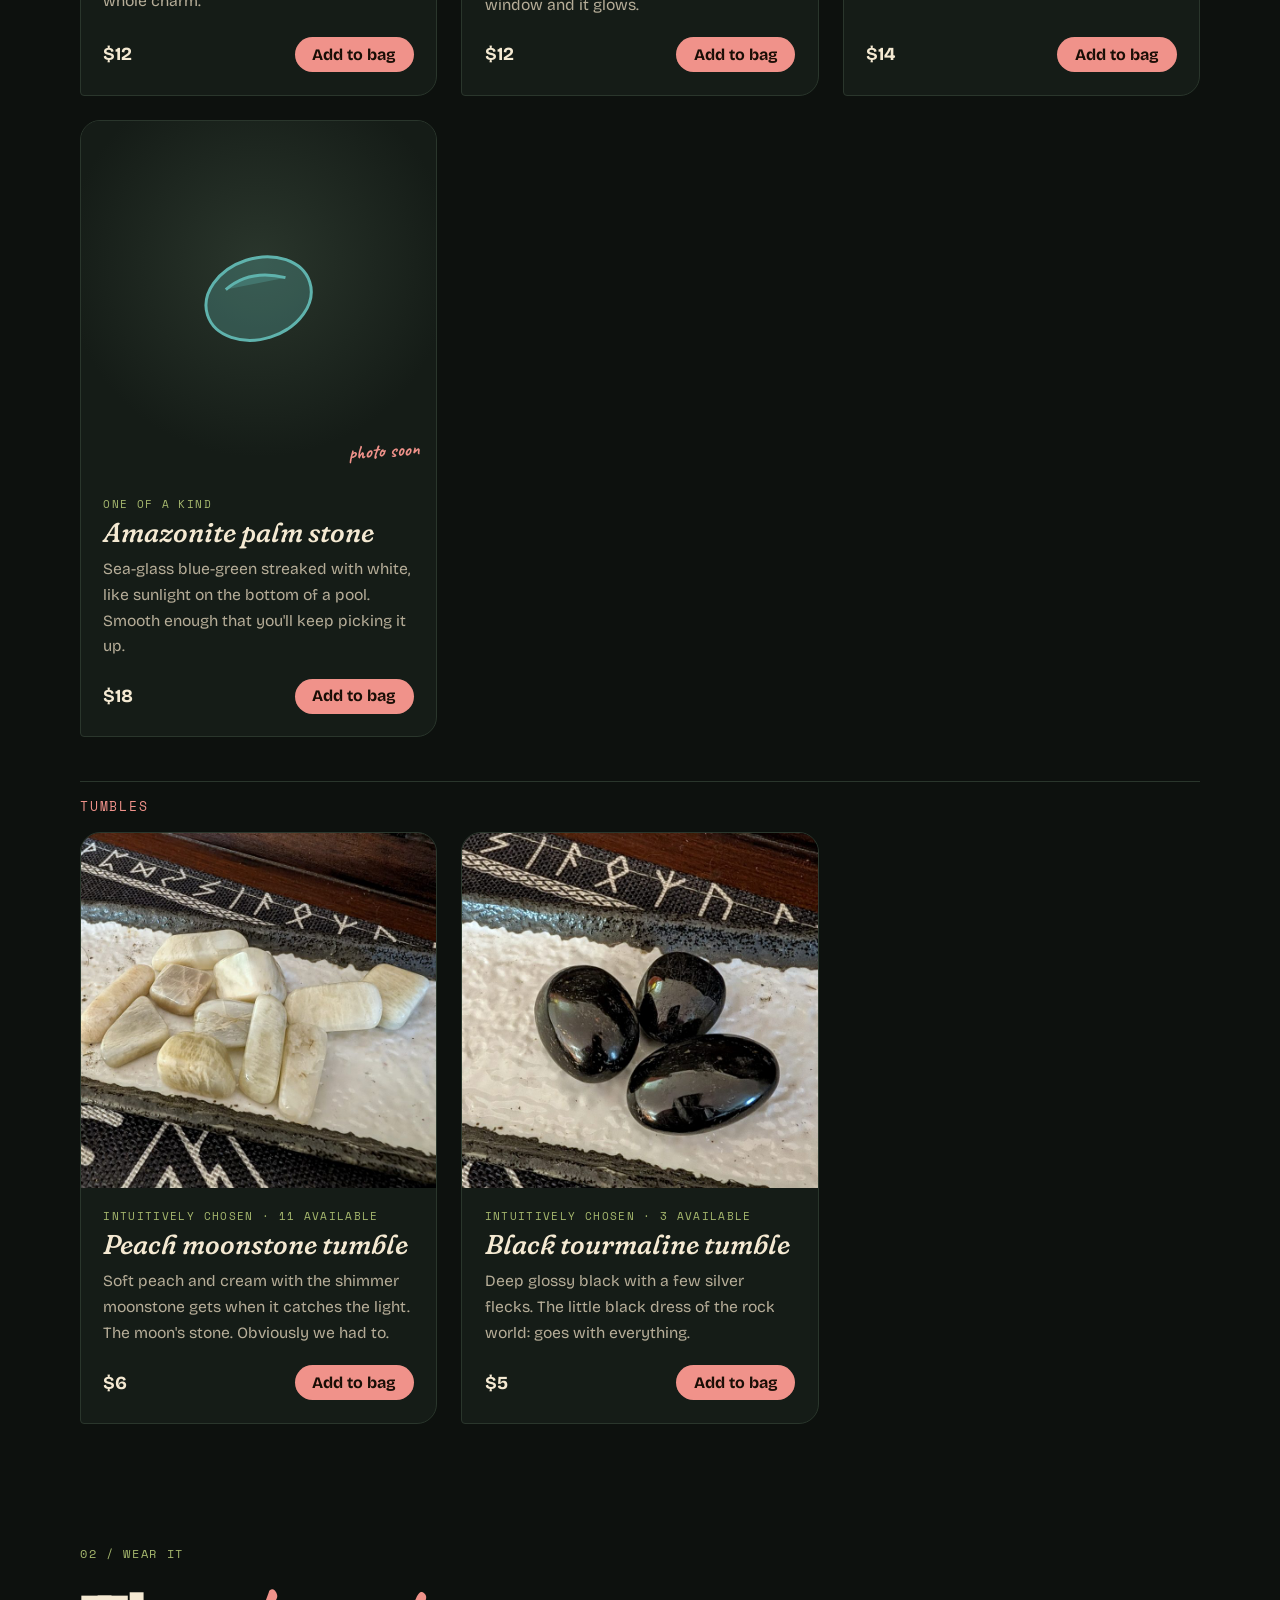
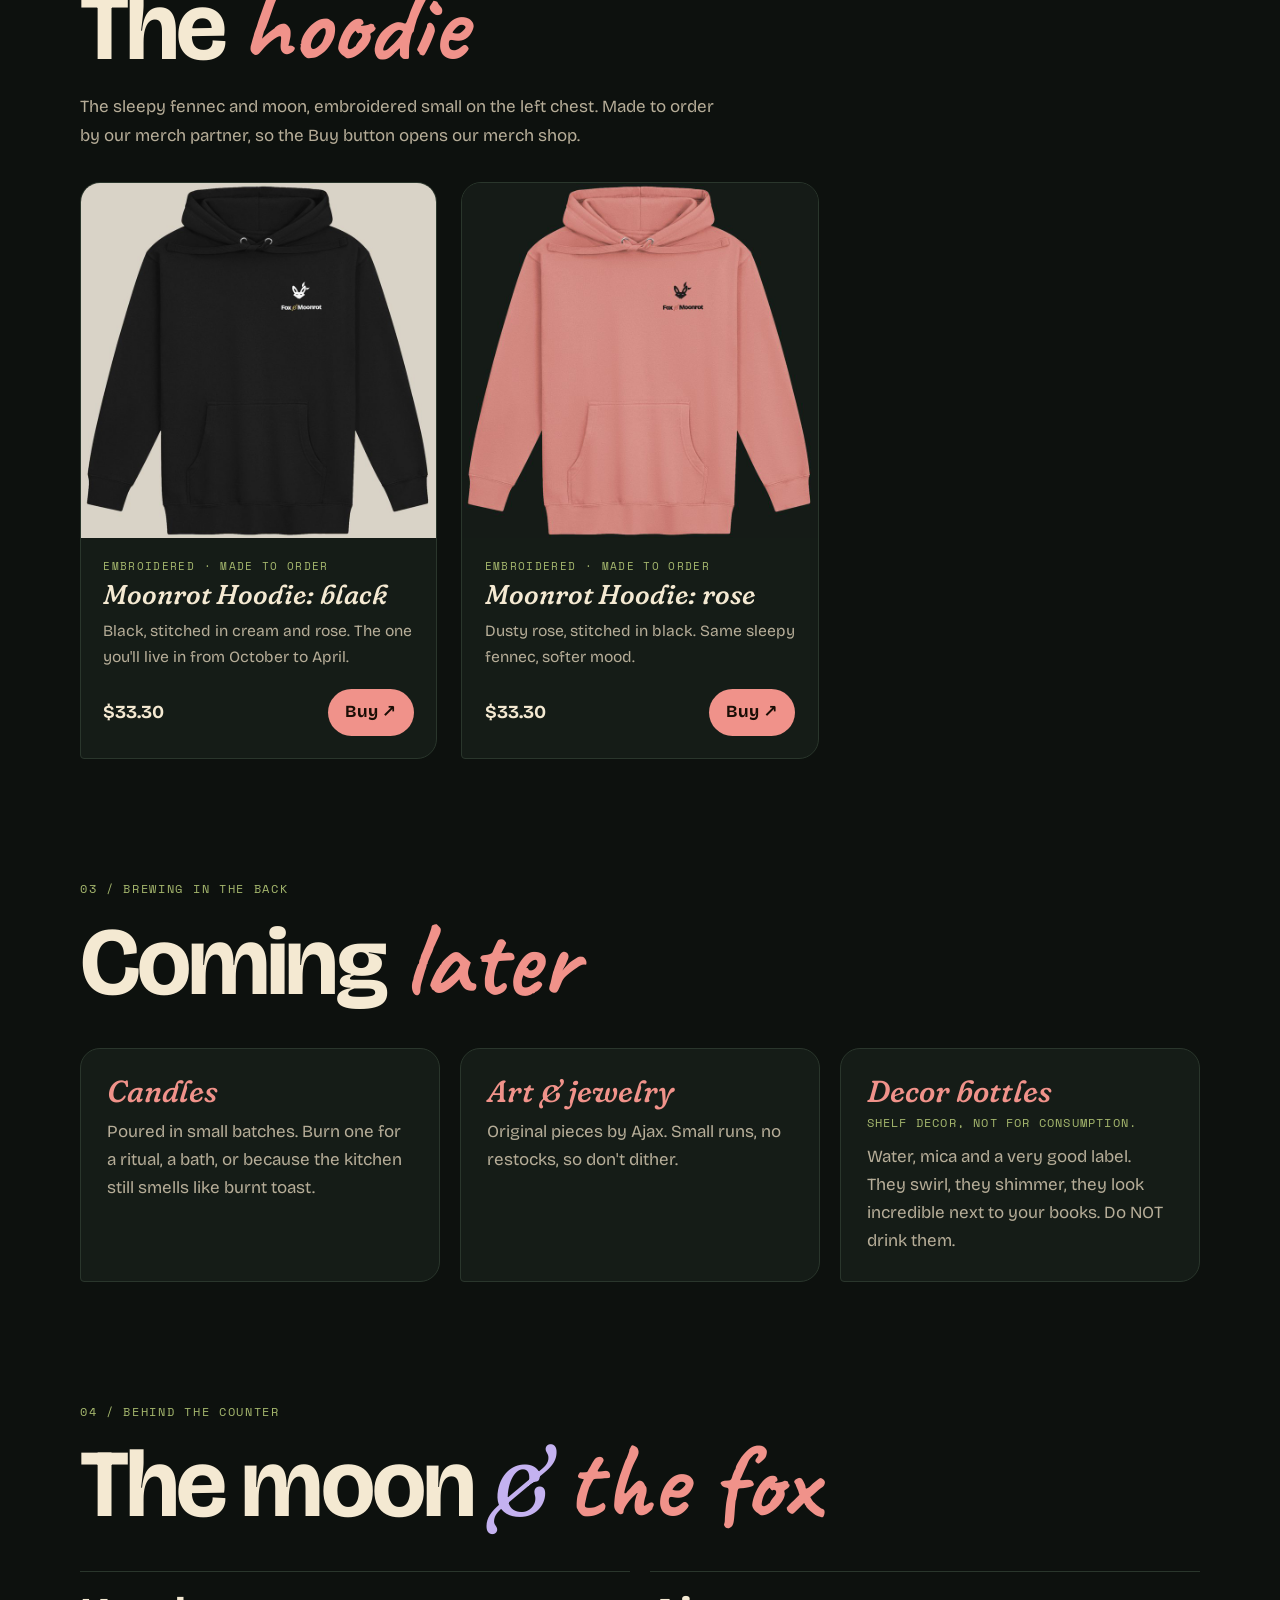
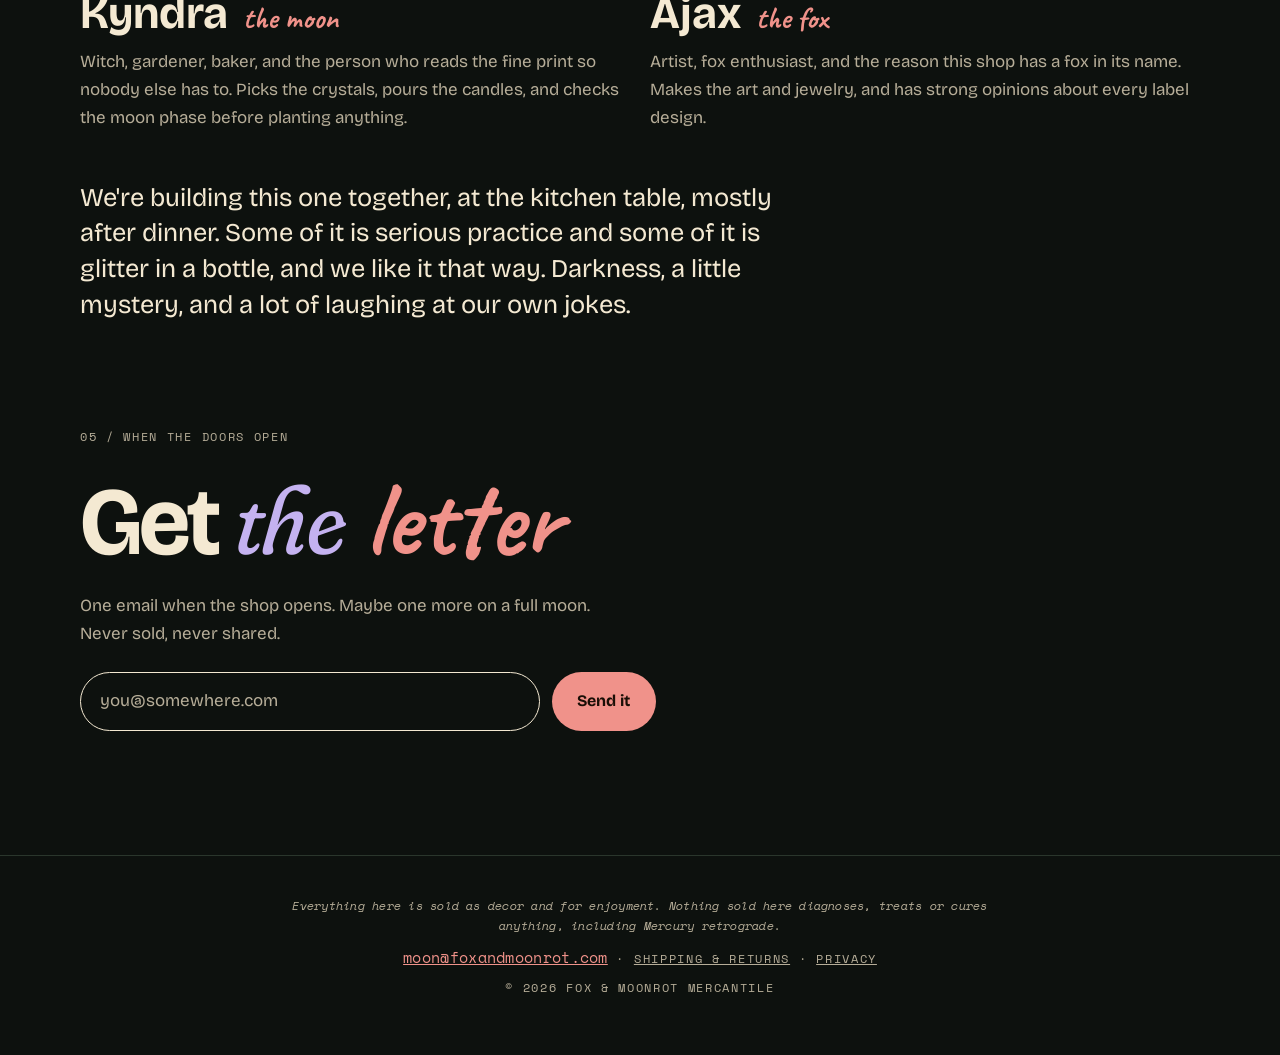
==== commit 30a3ffb5: "Add privacy policy page and link it everywhere Covers what is collected, its use, who it is shared w" ====
--- a/site/index.html
+++ b/site/index.html
@@ -10,7 +10,7 @@
   <link rel="preconnect" href="https://fonts.googleapis.com">
   <link rel="preconnect" href="https://fonts.gstatic.com" crossorigin>
   <link href="https://fonts.googleapis.com/css2?family=Bricolage+Grotesque:opsz,wght@12..96,300..800&family=Caveat:wght@500;700&family=Fraunces:ital,opsz,wght,SOFT,WONK@1,9..144,300..700,100,1&family=Space+Mono:wght@400;700&display=swap" rel="stylesheet">
-  <link rel="stylesheet" href="styles.css?v=11">
+  <link rel="stylesheet" href="styles.css?v=12">
   <script>
     try { const t = localStorage.getItem('fm-theme'); if (t) document.documentElement.dataset.theme = t; } catch (e) {}
   </script>
@@ -375,11 +375,11 @@
 
   <footer>
     <p class="fine">Everything here is sold as decor and for enjoyment. Nothing sold here diagnoses, treats or cures anything, including Mercury retrograde.</p>
-    <p><a class="mail" href="mailto:moon@foxandmoonrot.com">moon@foxandmoonrot.com</a> &middot; <a href="policies.html">Shipping &amp; returns</a></p>
+    <p><a class="mail" href="mailto:moon@foxandmoonrot.com">moon@foxandmoonrot.com</a> &middot; <a href="policies.html">Shipping &amp; returns</a> &middot; <a href="privacy.html">Privacy</a></p>
     <p>&copy; 2026 Fox &amp; Moonrot Mercantile</p>
   </footer>
 
-  <script src="main.js?v=11" defer></script>
-  <script src="shop.js?v=11" defer></script>
+  <script src="main.js?v=12" defer></script>
+  <script src="shop.js?v=12" defer></script>
 </body>
 </html>
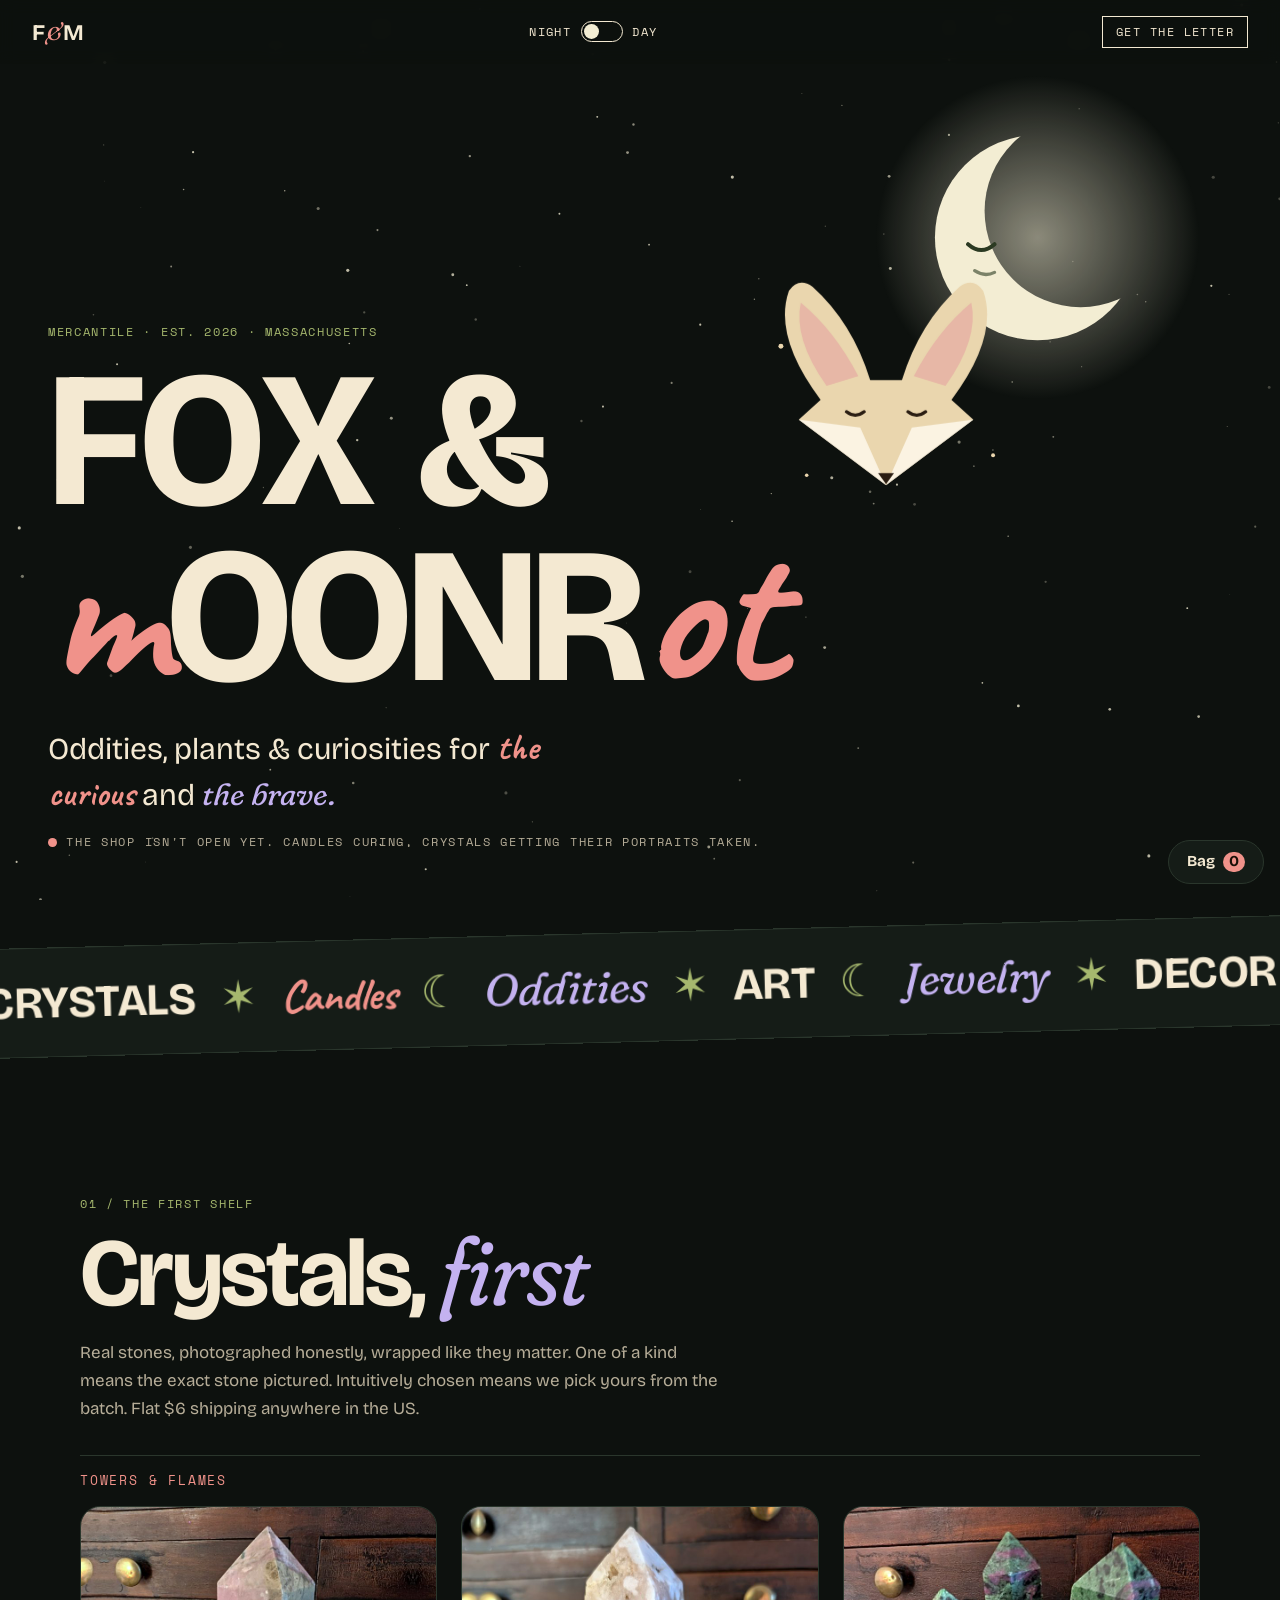
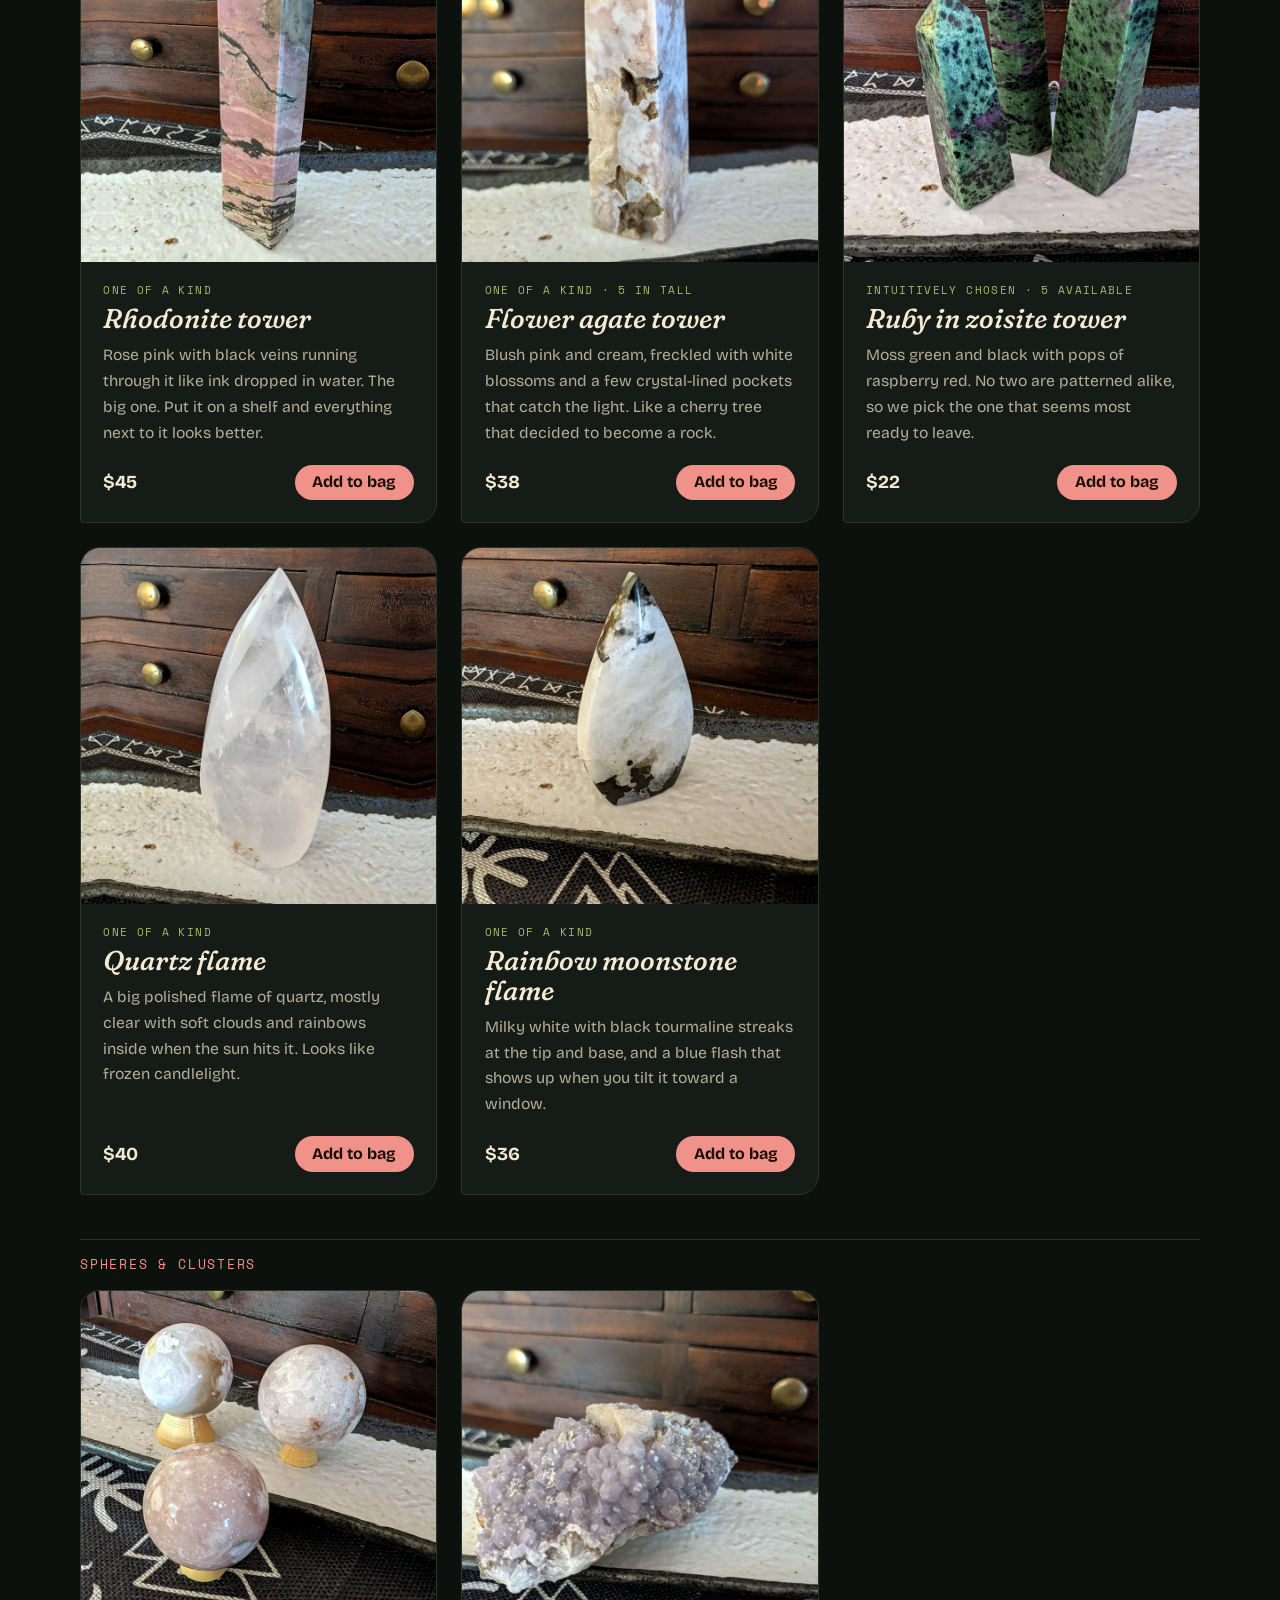
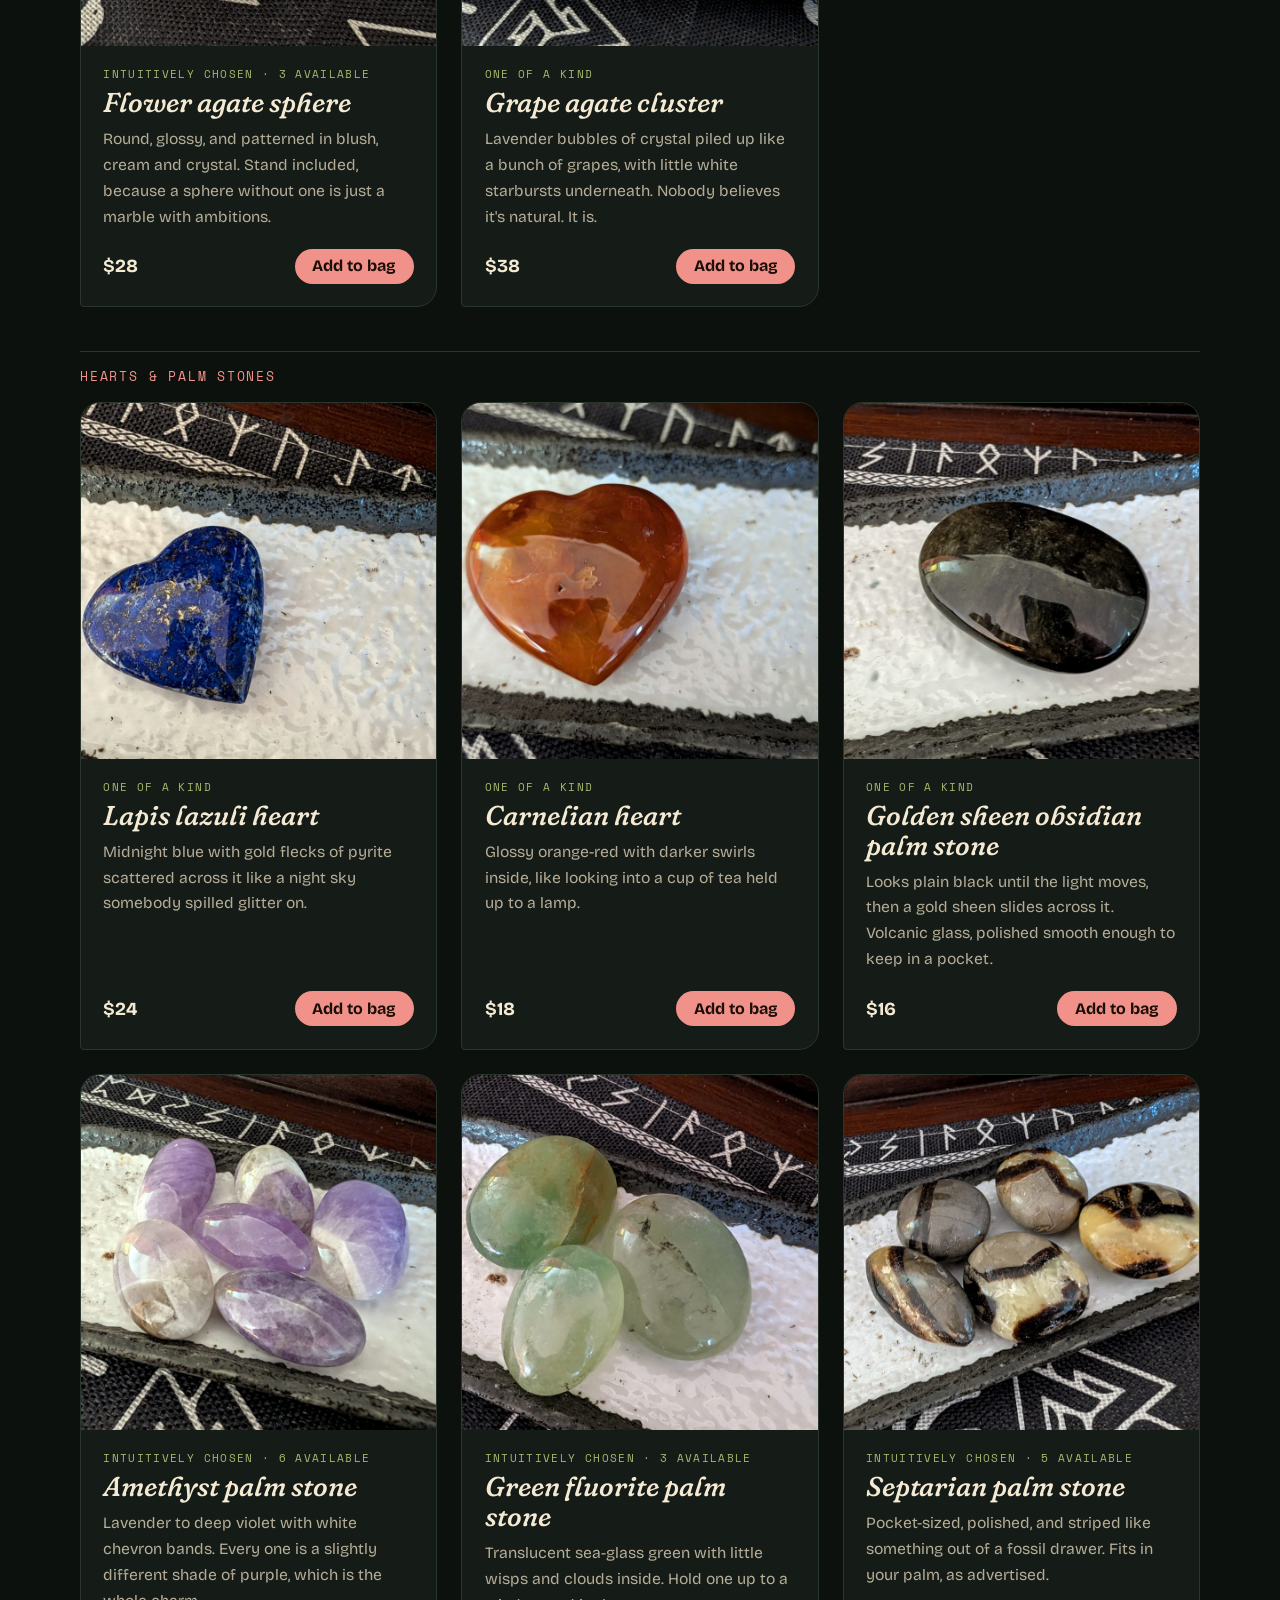
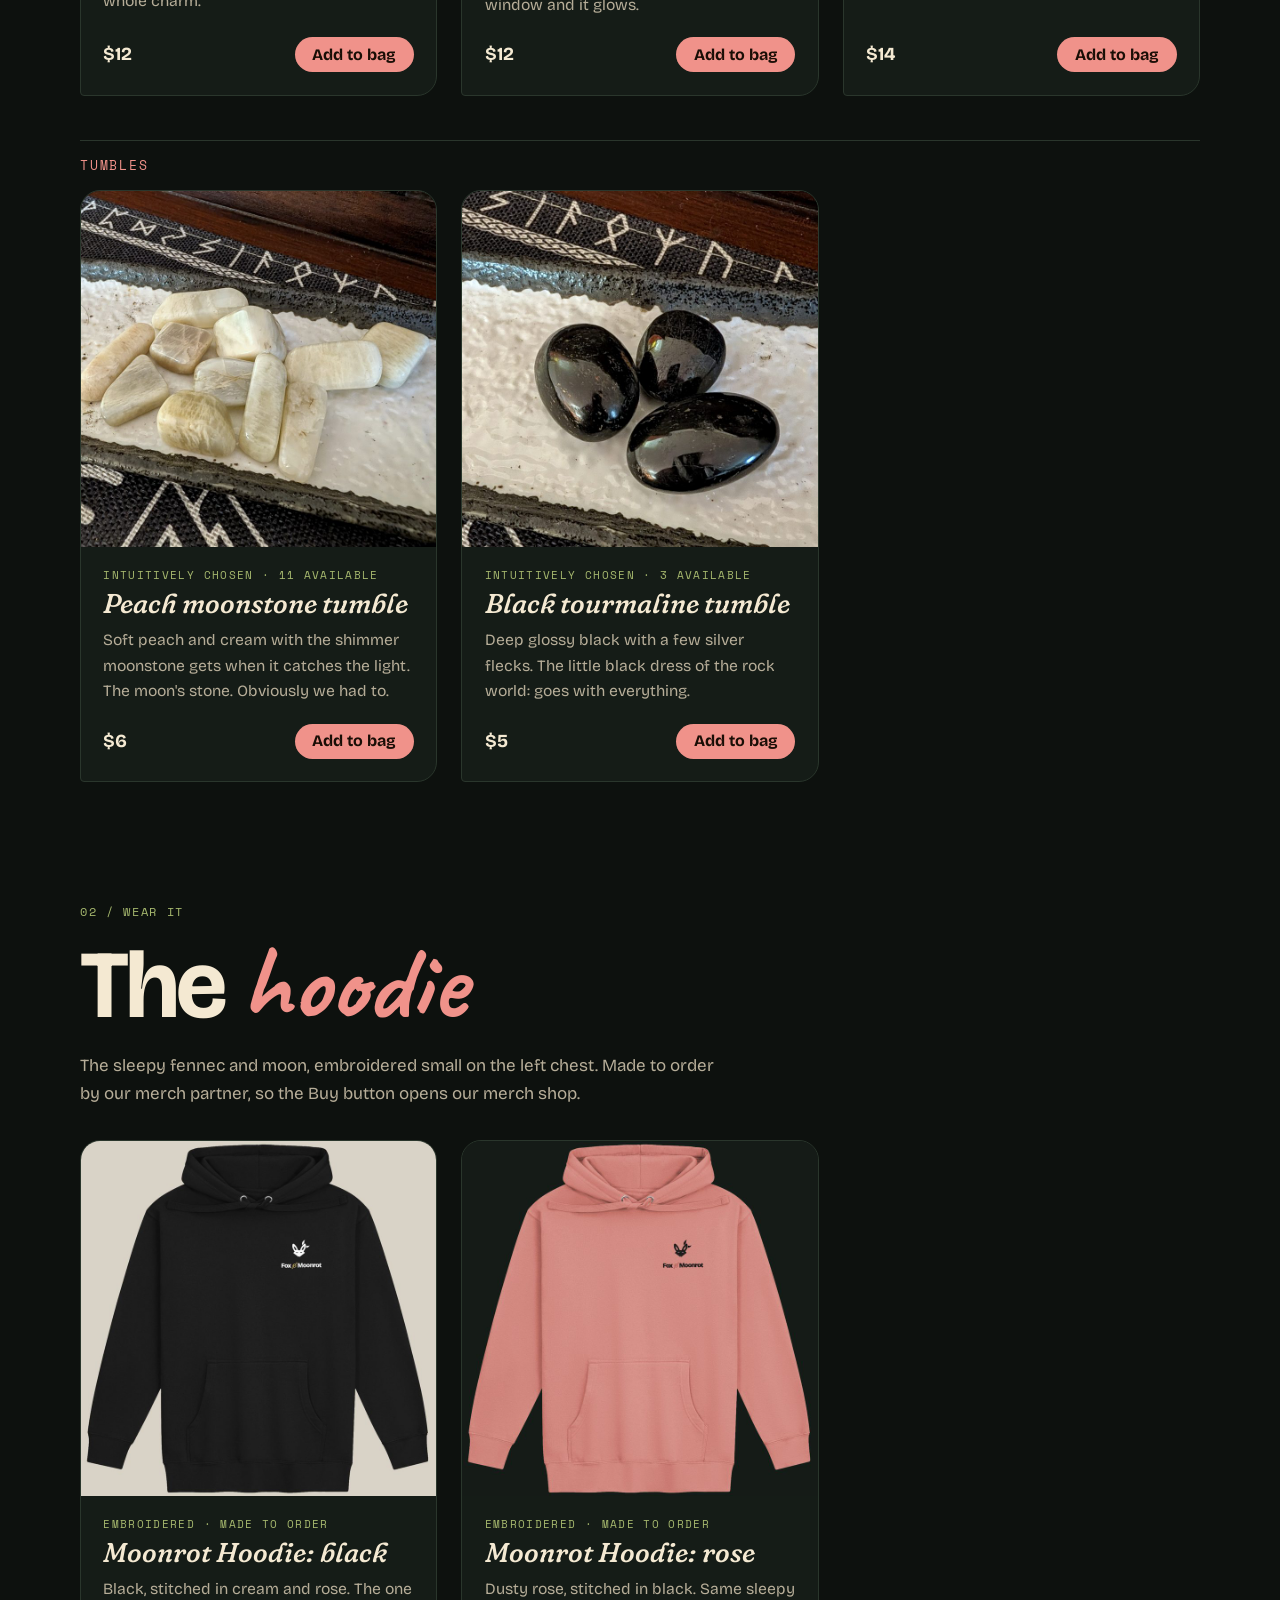
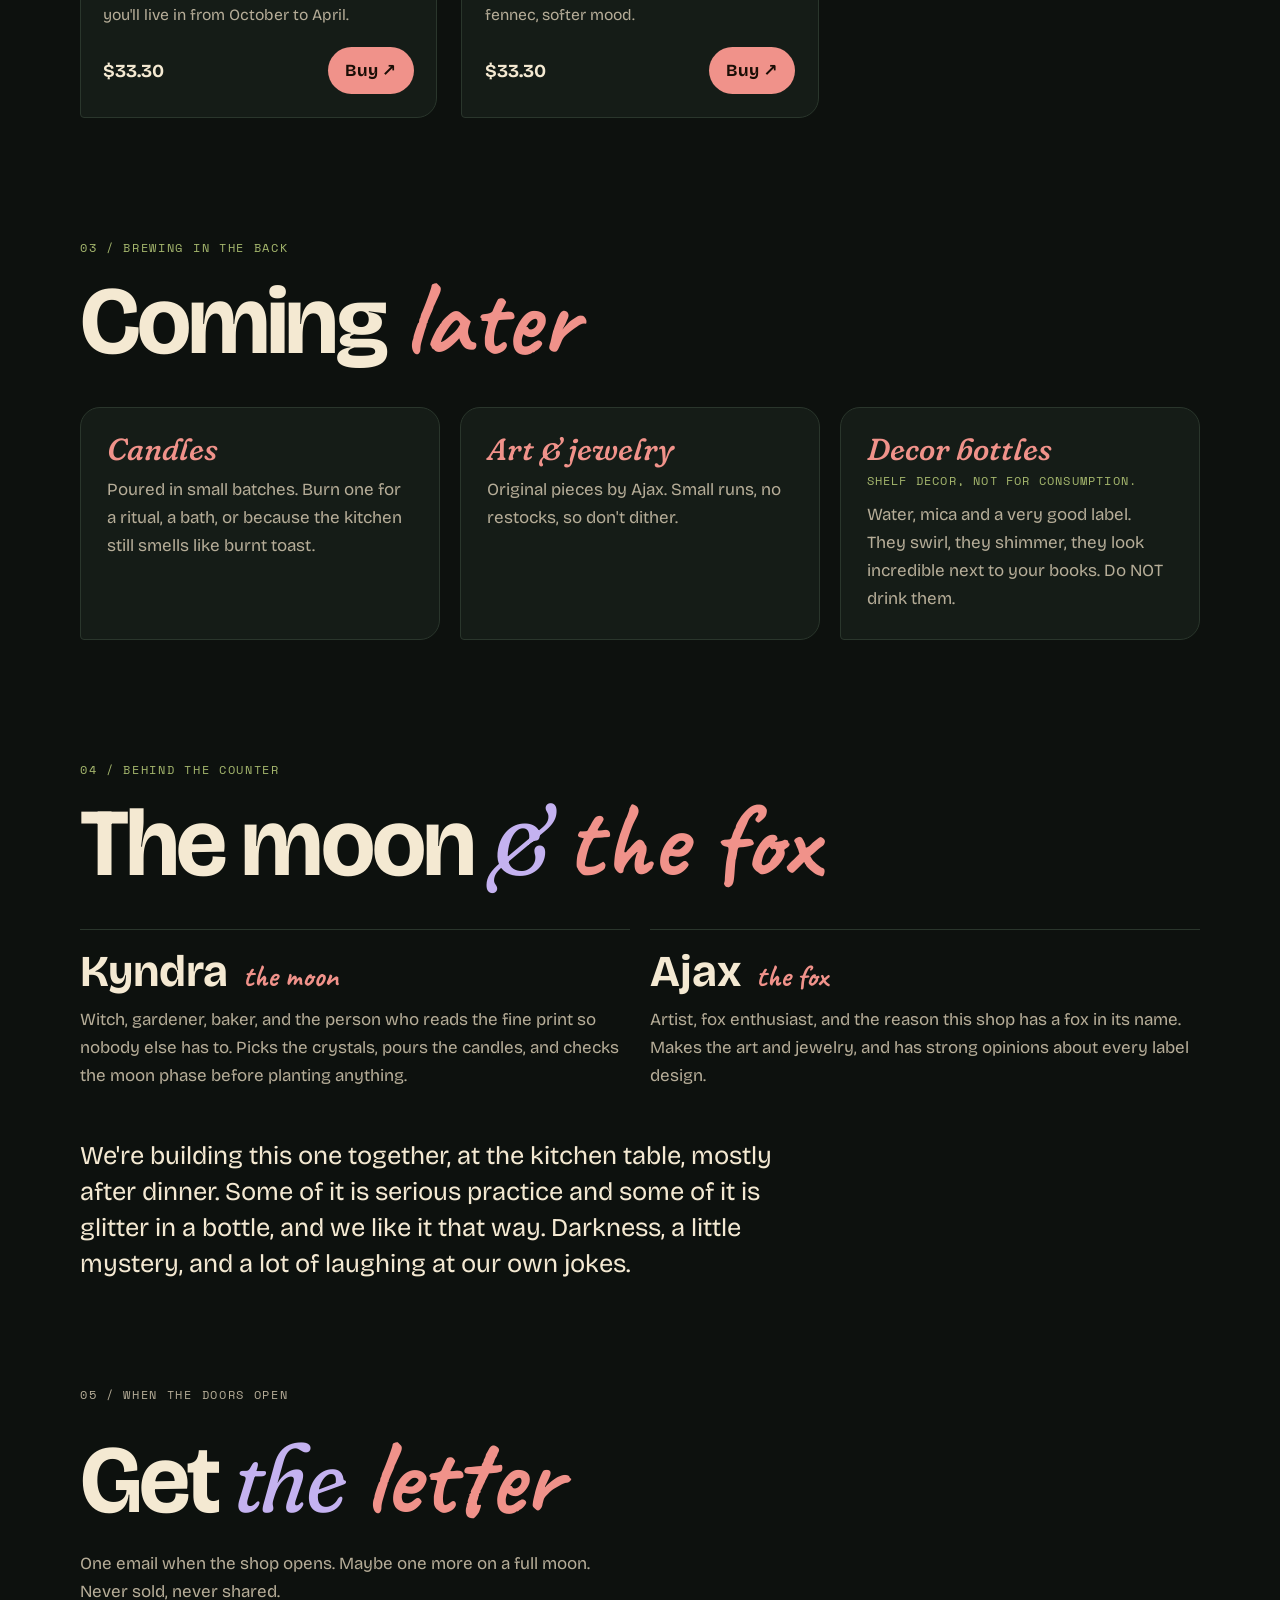
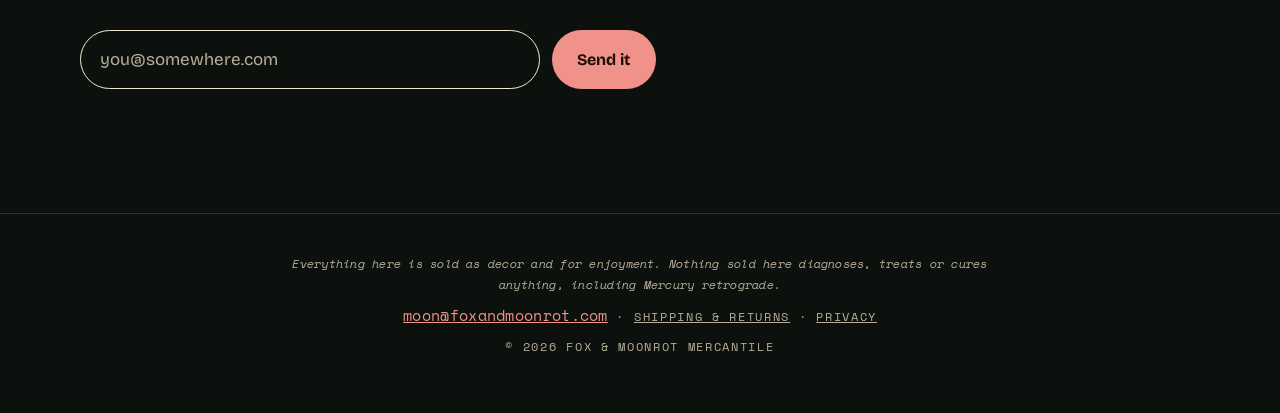
==== commit 8b7a6af6: "Hide septarian tower and amazonite palm stone for now Adds a hidden flag to products.json so listing" ====
--- a/site/index.html
+++ b/site/index.html
@@ -10,7 +10,7 @@
   <link rel="preconnect" href="https://fonts.googleapis.com">
   <link rel="preconnect" href="https://fonts.gstatic.com" crossorigin>
   <link href="https://fonts.googleapis.com/css2?family=Bricolage+Grotesque:opsz,wght@12..96,300..800&family=Caveat:wght@500;700&family=Fraunces:ital,opsz,wght,SOFT,WONK@1,9..144,300..700,100,1&family=Space+Mono:wght@400;700&display=swap" rel="stylesheet">
-  <link rel="stylesheet" href="styles.css?v=12">
+  <link rel="stylesheet" href="styles.css?v=13">
   <script>
     try { const t = localStorage.getItem('fm-theme'); if (t) document.documentElement.dataset.theme = t; } catch (e) {}
   </script>
@@ -121,18 +121,6 @@
             <div class="buyrow"><span class="price">$22</span><button class="buy add" type="button" data-id="ruby-in-zoisite-tower">Add to bag</button></div>
           </div>
         </article>
-        <article class="product reveal" data-id="septarian-tower">
-          <div class="shot">
-            <svg class="ph" viewBox="0 0 100 120" aria-hidden="true" style="--tint:#e7c46a"><path d="M50 6 L68 26 L68 112 L32 112 L32 26 Z"/><path d="M32 26 H68 M50 6 V26"/></svg>
-            <span class="soon">photo soon</span>
-          </div>
-          <div class="info">
-            <p class="kind">One of a kind</p>
-            <h3>Septarian tower</h3>
-            <p>Honey-yellow calcite cracked through with chocolate-brown lines. It formed in mud on an ancient seabed, which is about as dark a backstory as a rock gets.</p>
-            <div class="buyrow"><span class="price">$32</span><button class="buy add" type="button" data-id="septarian-tower">Add to bag</button></div>
-          </div>
-        </article>
         <article class="product reveal" data-id="quartz-flame">
           <div class="shot">
             <img src="img/quartz-flame.jpg" alt="Large polished clear quartz flame with a faint pink glow" width="800" height="800" loading="lazy">
@@ -250,18 +238,6 @@
             <h3>Septarian palm stone</h3>
             <p>Pocket-sized, polished, and striped like something out of a fossil drawer. Fits in your palm, as advertised.</p>
             <div class="buyrow"><span class="price">$14</span><button class="buy add" type="button" data-id="septarian-palm-stone">Add to bag</button></div>
-          </div>
-        </article>
-        <article class="product reveal" data-id="amazonite-palm-stone">
-          <div class="shot">
-            <svg class="ph" viewBox="0 0 100 120" aria-hidden="true" style="--tint:#5fb3ad"><ellipse cx="50" cy="60" rx="36" ry="27" transform="rotate(-18 50 60)"/><path d="M28 54 q16 -14 40 -8" /></svg>
-            <span class="soon">photo soon</span>
-          </div>
-          <div class="info">
-            <p class="kind">One of a kind</p>
-            <h3>Amazonite palm stone</h3>
-            <p>Sea-glass blue-green streaked with white, like sunlight on the bottom of a pool. Smooth enough that you&#x27;ll keep picking it up.</p>
-            <div class="buyrow"><span class="price">$18</span><button class="buy add" type="button" data-id="amazonite-palm-stone">Add to bag</button></div>
           </div>
         </article>
       </div>
@@ -379,7 +355,7 @@
     <p>&copy; 2026 Fox &amp; Moonrot Mercantile</p>
   </footer>
 
-  <script src="main.js?v=12" defer></script>
-  <script src="shop.js?v=12" defer></script>
+  <script src="main.js?v=13" defer></script>
+  <script src="shop.js?v=13" defer></script>
 </body>
 </html>
